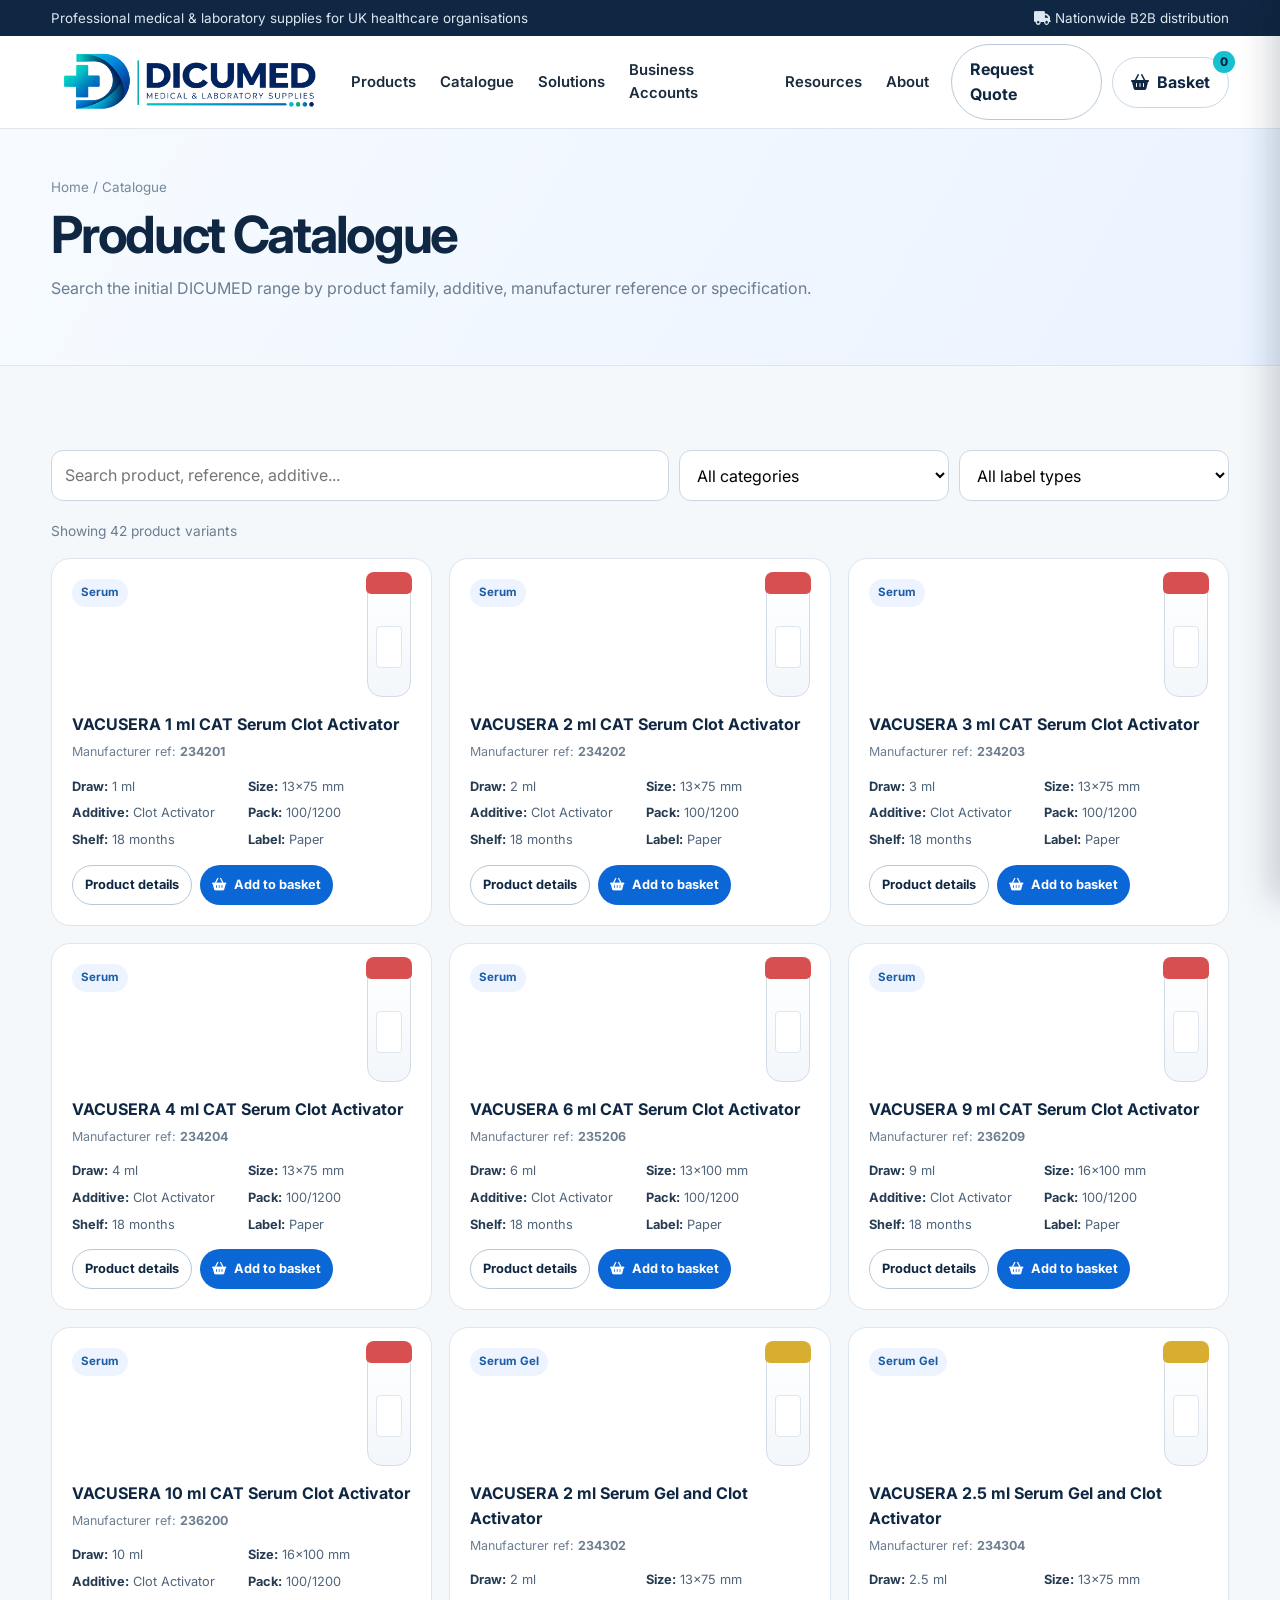
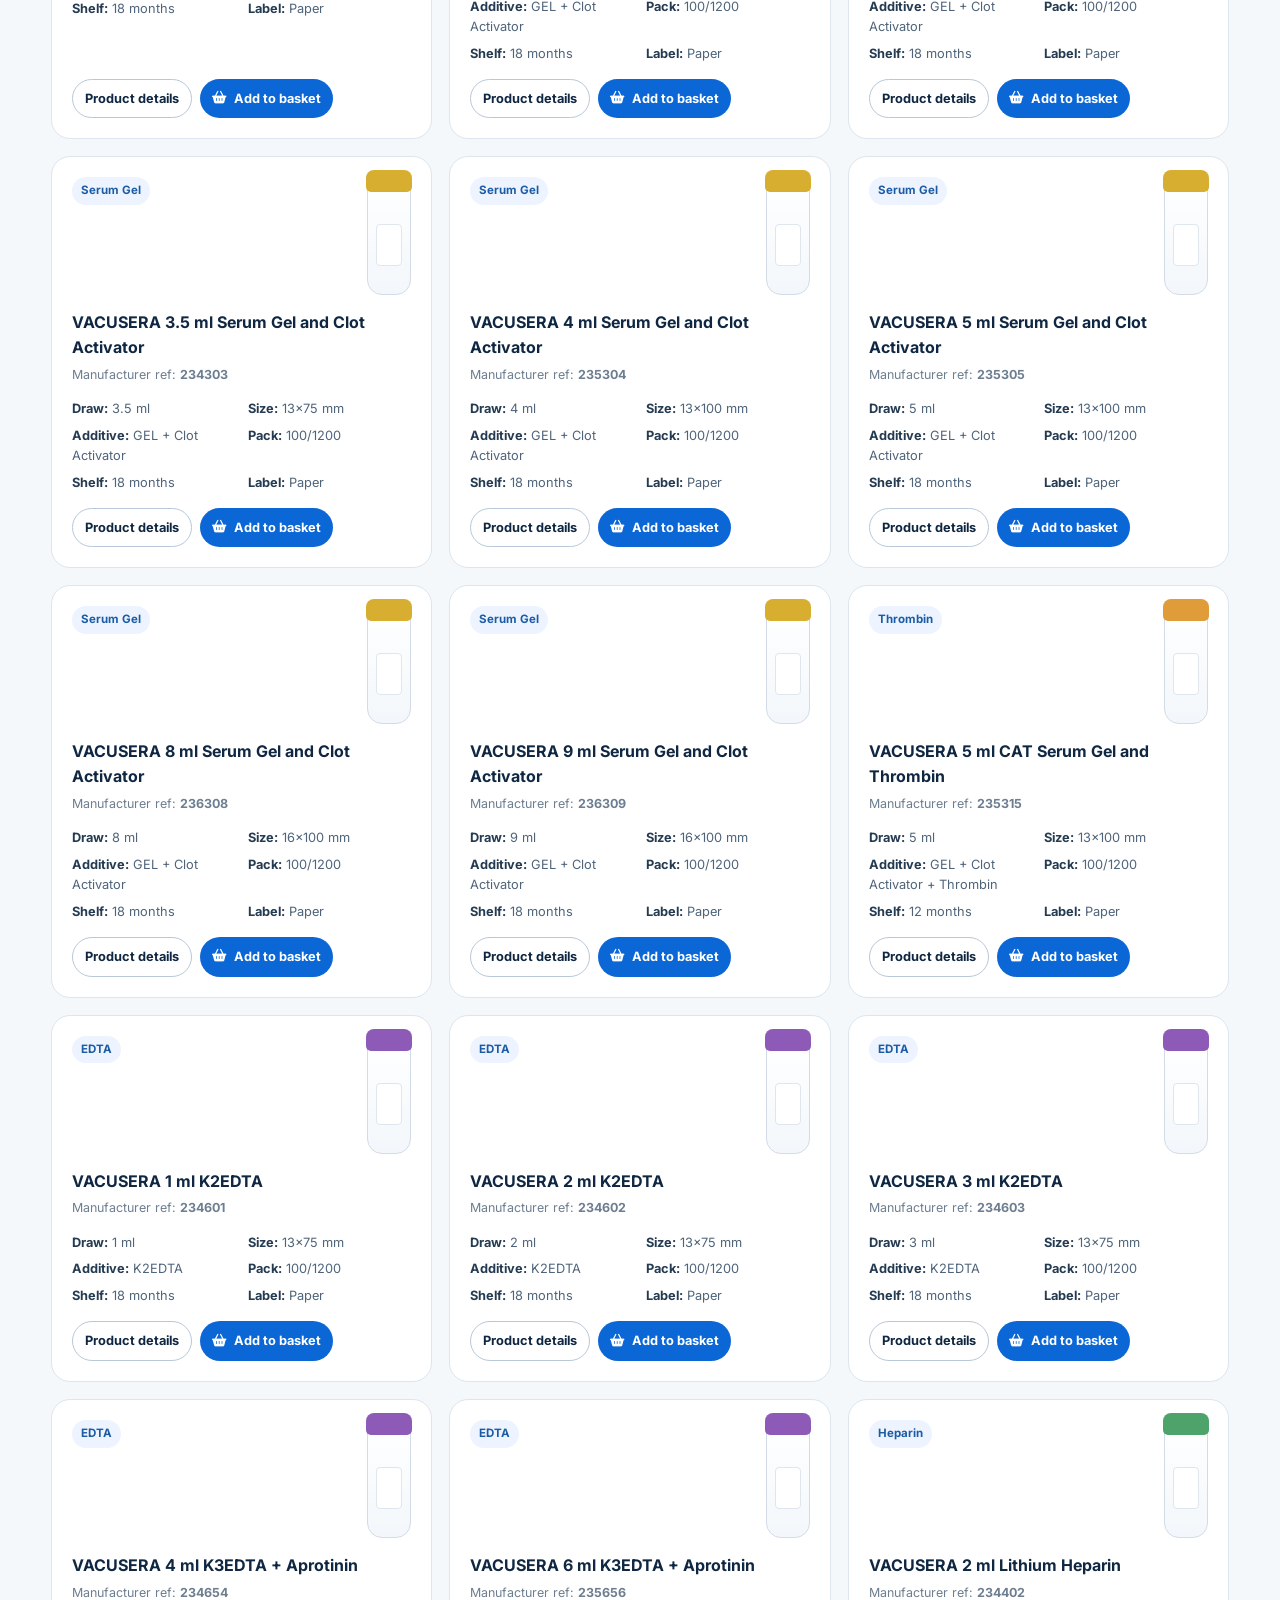
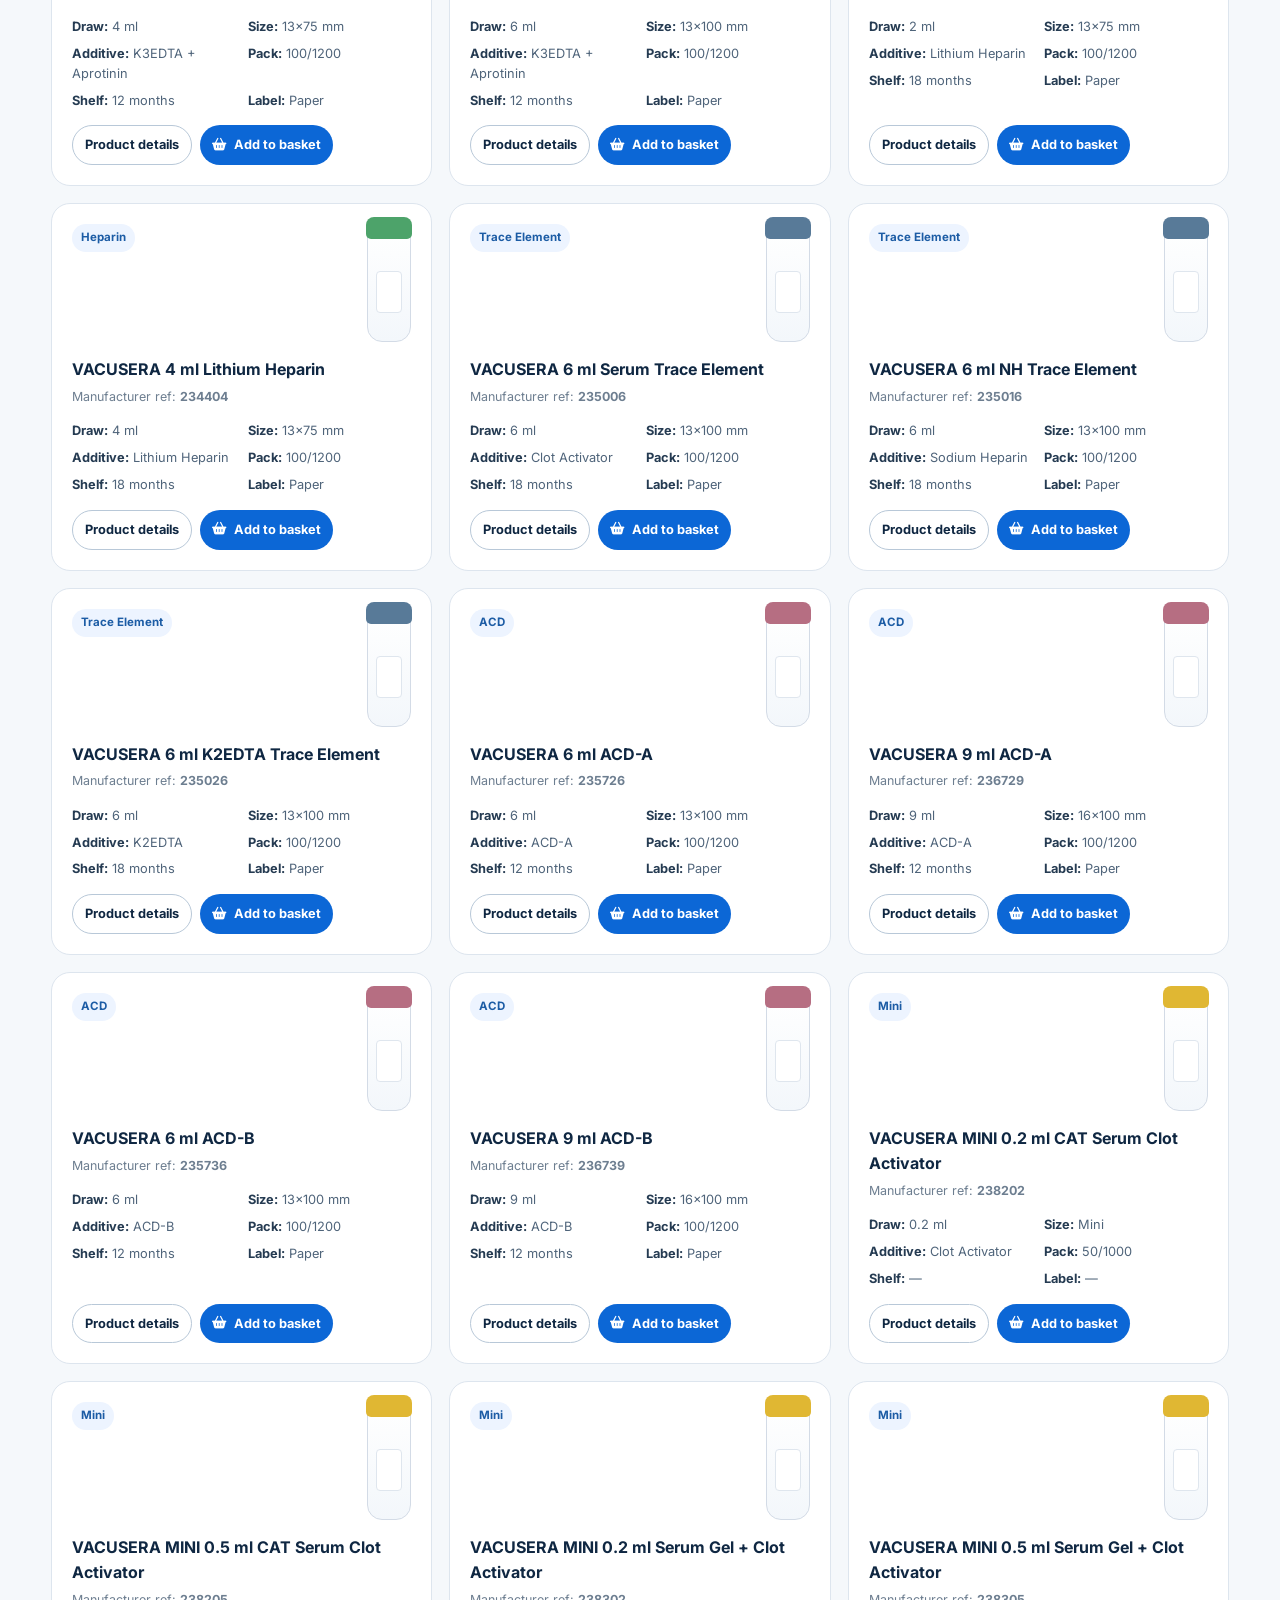
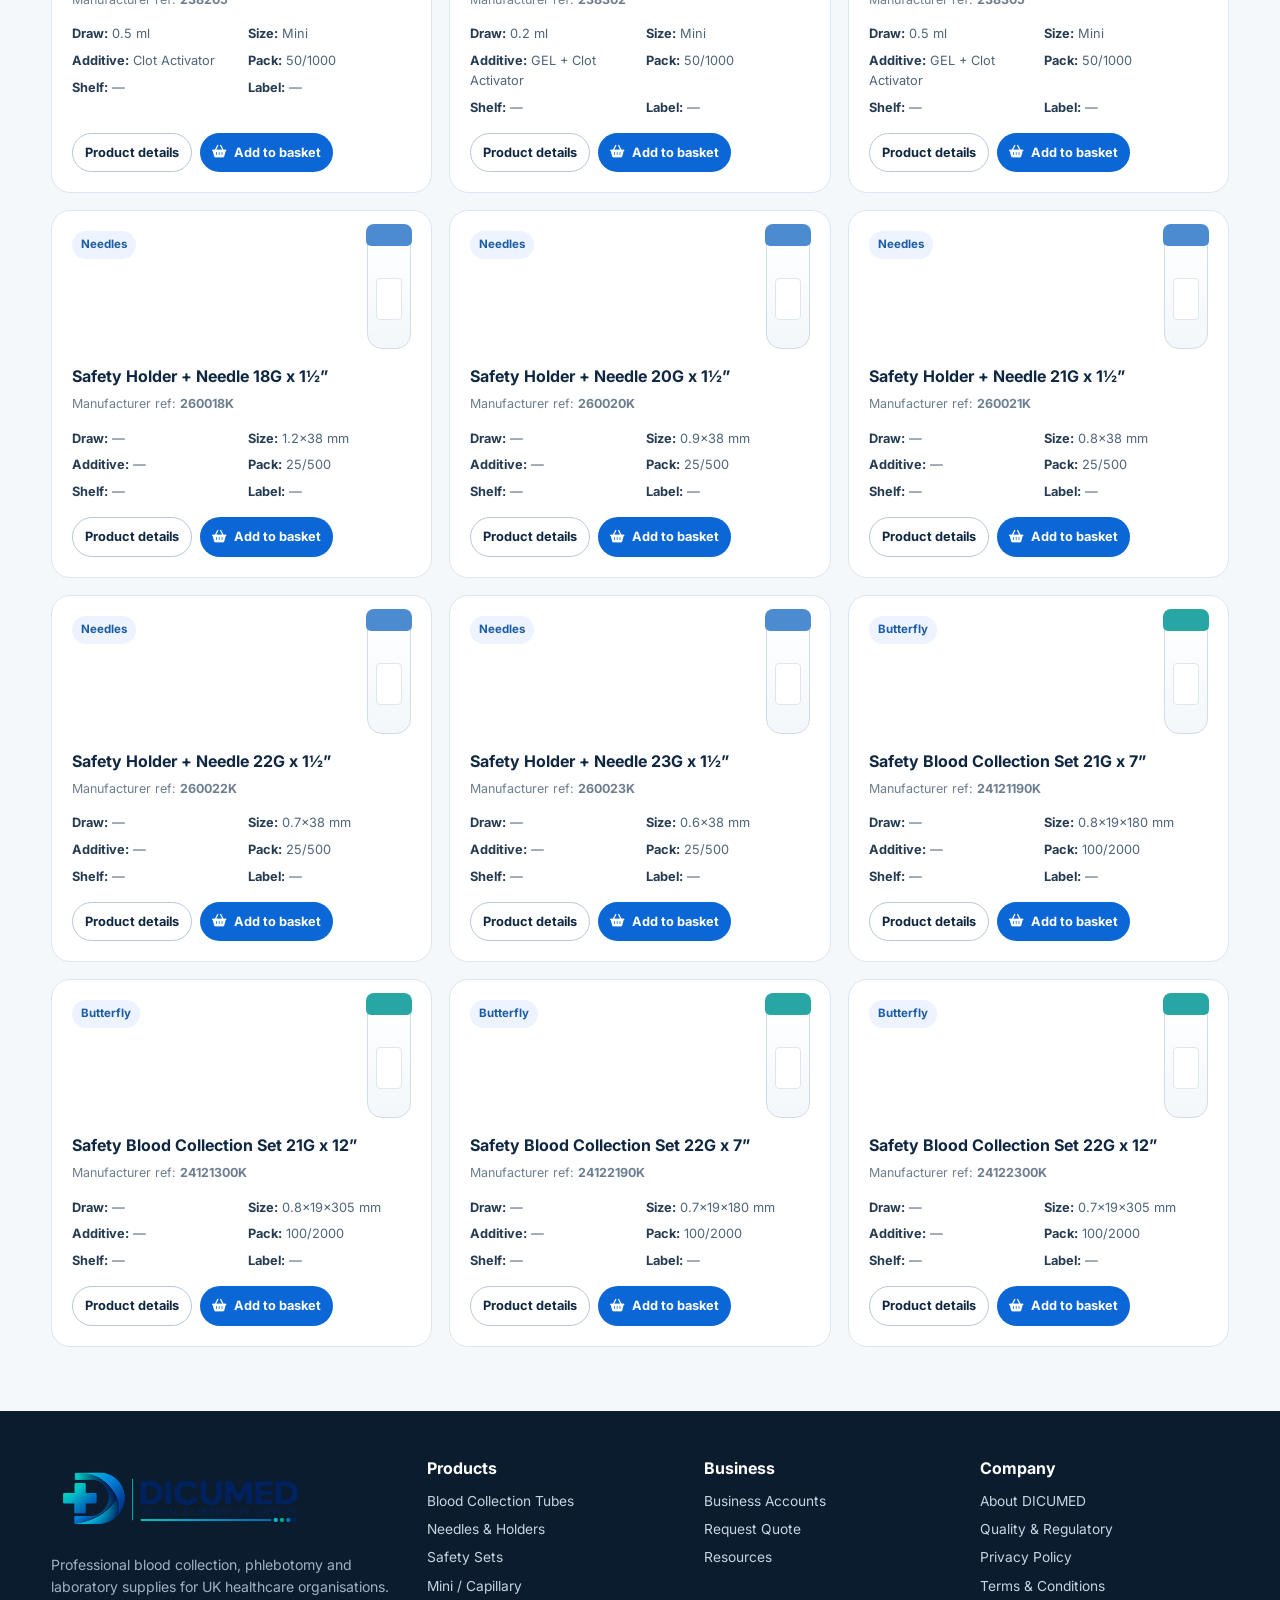
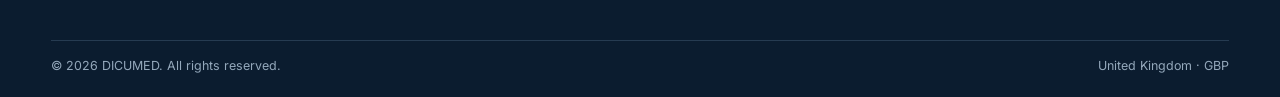
==== catalogue.html @ 108516f8 "Add files via upload" ====
<!doctype html><html lang="en"><head><meta charset="utf-8"><meta name="viewport" content="width=device-width,initial-scale=1"><link rel="preconnect" href="https://fonts.googleapis.com"><link rel="preconnect" href="https://fonts.gstatic.com" crossorigin><link href="https://fonts.googleapis.com/css2?family=Inter:wght@400;500;600;700;800&display=swap" rel="stylesheet"><link rel="stylesheet" href="https://cdnjs.cloudflare.com/ajax/libs/font-awesome/6.6.0/css/all.min.css"><link rel="stylesheet" href="assets/style.css"><script src="assets/products.js"></script><title>DICUMED Catalogue</title></head><body><div class="top"><div class="wrap"><span>Professional medical & laboratory supplies for UK healthcare organisations</span><span><i class="fa-solid fa-truck"></i> Nationwide B2B distribution</span></div></div>
<header><div class="wrap nav"><a href="index.html" class="brand"><img src="logo.png" alt="DICUMED Medical & Laboratory Supplies logo"></a>
<nav class="links" id="desktopNav"><a href="catalogue.html">Products</a><a href="catalogue.html">Catalogue</a><a href="index.html#solutions">Solutions</a><a href="index.html#business">Business Accounts</a><a href="index.html#resources">Resources</a><a href="index.html#about">About</a></nav>
<div class="actions"><a class="btn outline hideSm" href="checkout.html">Request Quote</a><button class="btn cartBtn" onclick="openCart()"><i class="fa-solid fa-basket-shopping"></i> Basket <span class="cartCount">0</span></button><button class="btn ghost menuBtn" onclick="toggleMenu()"><i class="fa-solid fa-bars"></i></button></div></div></header>
<section class="pageHero"><div class="wrap"><div class="breadcrumbs"><a href="index.html">Home</a> / Catalogue</div><h1>Product Catalogue</h1><p>Search the initial DICUMED range by product family, additive, manufacturer reference or specification.</p></div></section>
<section class="catalogue"><div class="wrap"><div class="tools"><input id="search" placeholder="Search product, reference, additive..." oninput="renderProducts()"><select id="category" onchange="renderProducts()"><option value="">All categories</option></select><select id="label" onchange="renderProducts()"><option value="">All label types</option><option>Paper</option><option>Transparent</option><option>—</option></select></div><div class="count" id="count"></div><div class="grid" id="grid"></div></div></section>
<footer><div class="wrap"><div class="foot"><div class="footerLogo"><img src="logo.png" alt="DICUMED logo"><p style="color:#9fb1c2;font-size:.88rem;max-width:340px;margin-top:12px">Professional blood collection, phlebotomy and laboratory supplies for UK healthcare organisations.</p></div>
<div><h4>Products</h4><ul><li><a href="catalogue.html">Blood Collection Tubes</a></li><li><a href="catalogue.html?cat=Needles">Needles & Holders</a></li><li><a href="catalogue.html?cat=Butterfly">Safety Sets</a></li><li><a href="catalogue.html?cat=Mini">Mini / Capillary</a></li></ul></div>
<div><h4>Business</h4><ul><li><a href="index.html#business">Business Accounts</a></li><li><a href="checkout.html">Request Quote</a></li><li><a href="index.html#resources">Resources</a></li></ul></div>
<div><h4>Company</h4><ul><li><a href="index.html#about">About DICUMED</a></li><li><a href="index.html#resources">Quality & Regulatory</a></li><li><a href="#">Privacy Policy</a></li><li><a href="#">Terms & Conditions</a></li></ul></div></div><div class="bottom"><span>© 2026 DICUMED. All rights reserved.</span><span>United Kingdom · GBP</span></div></div></footer><div class="overlay" id="overlay" onclick="closeCart()"></div><aside class="drawer" id="drawer"><div class="drawerHead"><h3 style="margin:0;color:var(--navy)">Shopping basket</h3><button class="close" onclick="closeCart()">×</button></div><div class="drawerBody" id="basketBody"></div><div class="drawerFoot"><button class="btn primary" style="width:100%;margin-bottom:10px" onclick="goCheckout()"><i class="fa-solid fa-arrow-right"></i> Continue to Quote Checkout</button><button class="btn outline" style="width:100%" onclick="clearBasket()">Clear basket</button></div></aside><script src="assets/app.js"></script><script>
const categorySelect=document.getElementById('category');[...new Set(PRODUCTS.map(p=>p.category))].sort().forEach(c=>{const o=document.createElement('option');o.value=c;o.textContent=c;categorySelect.appendChild(o)});
const qp=new URLSearchParams(location.search);if(qp.get('cat'))categorySelect.value=qp.get('cat');
function renderProducts(){const q=document.getElementById('search').value.toLowerCase().trim(),c=categorySelect.value,l=document.getElementById('label').value;const list=PRODUCTS.filter(p=>(!c||p.category===c)&&(!l||p.label===l)&&(!q||Object.values(p).join(' ').toLowerCase().includes(q)));document.getElementById('count').textContent=`Showing ${list.length} product variants`;document.getElementById('grid').innerHTML=list.map(p=>`<article class="product"><div class="prodTop"><span class="pill">${p.category}</span><div class="tubeViz" style="--cap:${CAT_COLORS[p.category]||'#d0a930'}"></div></div><h3>${p.name}</h3><div class="ref">Manufacturer ref: <strong>${p.ref}</strong></div><div class="specs"><span><b>Draw:</b> ${p.draw}</span><span><b>Size:</b> ${p.size}</span><span><b>Additive:</b> ${p.additive}</span><span><b>Pack:</b> ${p.pack}</span><span><b>Shelf:</b> ${p.shelf}</span><span><b>Label:</b> ${p.label}</span></div><div class="prodBtns"><a class="btn outline small" href="product.html?ref=${encodeURIComponent(p.ref)}">Product details</a><button class="btn primary small" onclick="addToBasket('${p.ref}')"><i class="fa-solid fa-basket-shopping"></i> Add to basket</button></div></article>`).join('')}
renderProducts();
</script></body></html>
---- assets/style.css ----
:root{--navy:#0f2742;--blue:#0c67d6;--teal:#16c0d0;--ink:#1a2b3d;--muted:#6b7d91;--line:#dde5ee;--bg:#f5f8fb;--soft:#eaf3ff;--green:#1a8c69;--white:#fff;--shadow:0 16px 42px rgba(15,39,66,.11)}
*{box-sizing:border-box}html{scroll-behavior:smooth}body{margin:0;font-family:Inter,Arial,sans-serif;color:var(--ink);background:#fff;line-height:1.55}a{color:inherit;text-decoration:none}img{max-width:100%;display:block}button,input,select,textarea{font:inherit}.wrap{width:min(1200px,92%);margin:auto}.top{background:var(--navy);color:#dce7f2;font-size:.84rem}.top .wrap{min-height:36px;display:flex;justify-content:space-between;align-items:center;gap:16px;flex-wrap:wrap}header{position:sticky;top:0;z-index:20;background:rgba(255,255,255,.97);border-bottom:1px solid var(--line);backdrop-filter:blur(10px)}.nav{min-height:86px;display:flex;justify-content:space-between;align-items:center;gap:22px}.brand img{width:280px;max-width:100%}.links{display:flex;align-items:center;gap:24px;font-size:.93rem;font-weight:600}.links a:hover{color:var(--blue)}.actions{display:flex;gap:10px;align-items:center}.btn{border:0;border-radius:999px;padding:12px 18px;font-weight:700;cursor:pointer;display:inline-flex;align-items:center;justify-content:center;gap:8px;transition:.2s}.btn:hover{transform:translateY(-1px)}.primary{background:var(--blue);color:#fff}.primary:hover{background:#0b58b7}.outline{border:1px solid #b8c8d8;background:#fff;color:var(--navy)}.ghost{border:1px solid transparent;background:transparent;color:var(--navy)}.menuBtn{display:none}.cartBtn{position:relative;border:1px solid #c8d7e5;background:#fff;color:var(--navy)}.cartCount{position:absolute;top:-7px;right:-7px;min-width:22px;height:22px;border-radius:999px;background:var(--teal);color:#072440;display:grid;place-items:center;font-size:.74rem;font-weight:800;padding:0 6px}
.hero{background:linear-gradient(120deg,#f7fbff 0,#eaf3ff 55%,#fff 100%);padding:68px 0;border-bottom:1px solid var(--line)}.heroGrid{display:grid;grid-template-columns:1.02fr .98fr;gap:42px;align-items:center}.badge{display:inline-flex;gap:8px;align-items:center;background:#e3efff;color:#165aa6;border-radius:999px;padding:7px 12px;font-size:.8rem;font-weight:700}h1{font-size:clamp(2.65rem,5vw,4.8rem);line-height:1.02;letter-spacing:-.045em;color:var(--navy);margin:17px 0 18px}h1 em{font-style:normal;color:var(--blue)}.hero p{color:var(--muted);font-size:1.08rem;max-width:690px}.heroBtns{display:flex;gap:12px;flex-wrap:wrap;margin-top:24px}.heroFacts{display:flex;gap:22px;flex-wrap:wrap;margin-top:23px;color:#496079;font-size:.88rem}.heroFacts i{color:var(--green)}.photoCard{position:relative;min-height:470px;border-radius:30px;overflow:hidden;box-shadow:var(--shadow);background:#dce8f5}.photoCard img{position:absolute;inset:0;width:100%;height:100%;object-fit:cover}.shade{position:absolute;inset:0;background:linear-gradient(to top,rgba(8,28,51,.78),rgba(8,28,51,.08) 55%)}.photoCopy{position:absolute;left:0;right:0;bottom:0;padding:28px;color:#fff}.photoCopy h3{margin:0 0 7px;font-size:1.35rem}.photoCopy p{margin:0;color:#e6eef6;font-size:.92rem}.trust{border-bottom:1px solid var(--line)}.trust .wrap{padding:18px 0;display:grid;grid-template-columns:repeat(5,1fr);gap:10px;text-align:center;font-size:.84rem;font-weight:700;color:#4c6178}.trust i{color:var(--blue);margin-right:6px}
section{padding:64px 0}.kicker{color:var(--blue);font-size:.8rem;font-weight:800;text-transform:uppercase;letter-spacing:.1em}h2{font-size:clamp(1.9rem,3vw,2.7rem);line-height:1.14;color:var(--navy);margin:8px 0 10px}.intro{max-width:760px;color:var(--muted);margin-bottom:30px}.catGrid{display:grid;grid-template-columns:repeat(4,1fr);gap:17px}.cat{border:1px solid var(--line);border-radius:20px;background:#fff;overflow:hidden;transition:.2s}.cat:hover{transform:translateY(-3px);box-shadow:var(--shadow)}.cat img{width:100%;height:185px;object-fit:cover;background:#eef5fc}.catBody{padding:18px}.cat h3{margin:0 0 6px;color:var(--navy)}.cat p{margin:0;color:var(--muted);font-size:.9rem}.link{display:inline-flex;align-items:center;gap:7px;color:var(--blue);font-weight:700;font-size:.87rem;margin-top:12px}
.catalogue{background:var(--bg)}.tools{display:grid;grid-template-columns:1.6fr .7fr .7fr;gap:10px;margin:20px 0}.tools input,.tools select{border:1px solid #cbd7e3;border-radius:12px;padding:12px 13px;background:#fff}.count{color:var(--muted);font-size:.86rem;margin:10px 0 16px}.grid{display:grid;grid-template-columns:repeat(3,1fr);gap:17px}.product{background:#fff;border:1px solid var(--line);border-radius:19px;padding:20px;display:flex;flex-direction:column;min-height:350px}.prodTop{display:flex;justify-content:space-between;gap:12px;align-items:flex-start}.pill{background:#edf4ff;color:#1c5ca5;border-radius:999px;padding:5px 9px;font-size:.72rem;font-weight:700}.tubeViz{width:44px;height:118px;border:1px solid #d3dbe6;background:linear-gradient(#fff,#f3f7fb);border-radius:12px 12px 15px 15px;position:relative;flex:none}.tubeViz:before{content:"";position:absolute;left:-2px;right:-2px;top:-8px;height:22px;border-radius:8px 8px 5px 5px;background:var(--cap,#d0a930)}.tubeViz:after{content:"";position:absolute;left:8px;right:8px;top:46px;height:40px;border:1px solid #dfe6ee;background:#fff;border-radius:4px}.product h3{font-size:1rem;color:var(--navy);margin:15px 0 5px}.ref{color:#6d7e90;font-size:.78rem}.specs{display:grid;grid-template-columns:1fr 1fr;gap:7px 12px;margin:15px 0;color:#4f647a;font-size:.8rem}.specs b{color:#253b52}.prodBtns{margin-top:auto;display:flex;gap:8px;flex-wrap:wrap}.small{padding:9px 12px;font-size:.8rem}
.banner{background:linear-gradient(120deg,var(--navy),#17436f);color:#fff}.banner h2,.banner .intro{color:#fff}.banner .intro{opacity:.82}.benefits{display:grid;grid-template-columns:repeat(4,1fr);gap:14px}.benefit{border:1px solid rgba(255,255,255,.18);background:rgba(255,255,255,.07);padding:19px;border-radius:17px}.benefit i{color:#8fc1ff}.benefit h4{margin:9px 0 4px}.benefit p{margin:0;color:#dbe7f1;font-size:.83rem}.imageBand{display:grid;grid-template-columns:1fr 1fr;gap:22px;align-items:center}.imageBand img{width:100%;height:360px;object-fit:cover;border-radius:24px;box-shadow:var(--shadow)}.check{list-style:none;padding:0;margin:18px 0;display:grid;gap:9px;color:#53687e}.check i{color:var(--green);margin-right:8px}
.pageHero{padding:48px 0;background:linear-gradient(120deg,#f7fbff,#eaf3ff);border-bottom:1px solid var(--line)}.breadcrumbs{font-size:.84rem;color:#75889b;margin-bottom:10px}.pageHero h1{font-size:clamp(2.1rem,4vw,3.5rem);margin:0 0 10px}.pageHero p{color:var(--muted);max-width:780px}.detailGrid{display:grid;grid-template-columns:.85fr 1.15fr;gap:32px;align-items:start}.detailVisual{background:var(--bg);border:1px solid var(--line);border-radius:24px;padding:24px;display:grid;place-items:center;min-height:420px}.detailVisual img{max-height:380px}.detailCard{border:1px solid var(--line);border-radius:22px;padding:24px;background:#fff}.detailCard h2{font-size:2rem}.detailSpecs{display:grid;grid-template-columns:1fr 1fr;gap:12px;margin:20px 0}.detailSpecs div{background:var(--bg);border-radius:12px;padding:12px}.detailSpecs small{display:block;color:var(--muted);margin-bottom:3px}.notice{background:#eef5ff;border-left:4px solid var(--blue);padding:15px 16px;border-radius:12px;color:#405873;font-size:.9rem}
.forms{display:grid;grid-template-columns:1fr 1fr;gap:20px}form{border:1px solid var(--line);border-radius:20px;padding:22px;background:#fff}form h3{margin-top:0;color:var(--navy)}label{font-size:.78rem;font-weight:700;color:#40566e}.row{display:grid;grid-template-columns:1fr 1fr;gap:10px}.field{display:flex;flex-direction:column;gap:6px;margin-bottom:10px}input,textarea,select{border:1px solid #cad6e1;border-radius:10px;padding:11px 12px}textarea{min-height:110px;resize:vertical}.note{font-size:.76rem;color:#75879b;margin-top:10px}.checkoutGrid{display:grid;grid-template-columns:1.2fr .8fr;gap:24px}.summary{border:1px solid var(--line);border-radius:20px;padding:20px;background:#fff;position:sticky;top:110px}.summaryItem{padding:12px 0;border-bottom:1px solid var(--line)}.summaryItem:last-child{border-bottom:0}.summaryItem h4{margin:0 0 4px;font-size:.92rem}.summaryItem div{font-size:.8rem;color:var(--muted)}
footer{background:#0b1c2f;color:#c7d4e2;padding:45px 0 22px}.foot{display:grid;grid-template-columns:1.4fr repeat(3,1fr);gap:28px}.footerLogo img{width:260px}footer h4{color:#fff;margin:0 0 10px}footer ul{list-style:none;padding:0;margin:0;display:grid;gap:7px;font-size:.86rem}.bottom{border-top:1px solid #263b51;margin-top:28px;padding-top:15px;display:flex;justify-content:space-between;gap:14px;flex-wrap:wrap;font-size:.78rem;color:#94a8bb}
.drawer{position:fixed;top:0;right:-430px;width:min(430px,100%);height:100vh;background:#fff;z-index:40;box-shadow:-10px 0 30px rgba(10,24,42,.18);transition:right .25s;display:flex;flex-direction:column}.drawer.open{right:0}.overlay{position:fixed;inset:0;background:rgba(8,20,34,.45);z-index:35;display:none}.overlay.show{display:block}.drawerHead{display:flex;justify-content:space-between;align-items:center;padding:18px;border-bottom:1px solid var(--line)}.drawerBody{padding:16px 18px;overflow:auto;flex:1}.drawerFoot{padding:16px 18px 20px;border-top:1px solid var(--line);background:#fbfdff}.basketItem{border:1px solid var(--line);border-radius:16px;padding:14px;margin-bottom:12px}.basketItem h4{margin:0 0 4px;font-size:.96rem;color:var(--navy)}.muted{color:var(--muted);font-size:.82rem}.qtyRow{margin-top:10px;display:flex;align-items:center;justify-content:space-between;gap:10px}.qtyCtrls{display:flex;align-items:center;gap:8px}.qtyCtrls button{width:30px;height:30px;border-radius:50%;border:1px solid #cdd9e4;background:#fff;cursor:pointer}.empty{border:1px dashed #ccd8e4;border-radius:18px;padding:24px;text-align:center;color:#6d7f93;background:#fbfdff}.close{width:34px;height:34px;border-radius:50%;border:0;background:#edf2f6;cursor:pointer}
@media(max-width:980px){.links{display:none}.menuBtn{display:inline-flex}.heroGrid,.imageBand,.detailGrid,.forms,.checkoutGrid{grid-template-columns:1fr}.catGrid{grid-template-columns:repeat(2,1fr)}.grid{grid-template-columns:repeat(2,1fr)}.benefits{grid-template-columns:repeat(2,1fr)}.trust .wrap{grid-template-columns:repeat(2,1fr)}.foot{grid-template-columns:1fr 1fr}.summary{position:static}}
@media(max-width:620px){.top .wrap{justify-content:center;text-align:center;padding:6px 0}.actions .hideSm{display:none}.brand img{width:220px}.catGrid,.grid,.benefits,.trust .wrap,.foot,.row,.tools,.detailSpecs{grid-template-columns:1fr}section{padding:50px 0}.photoCard{min-height:360px}}
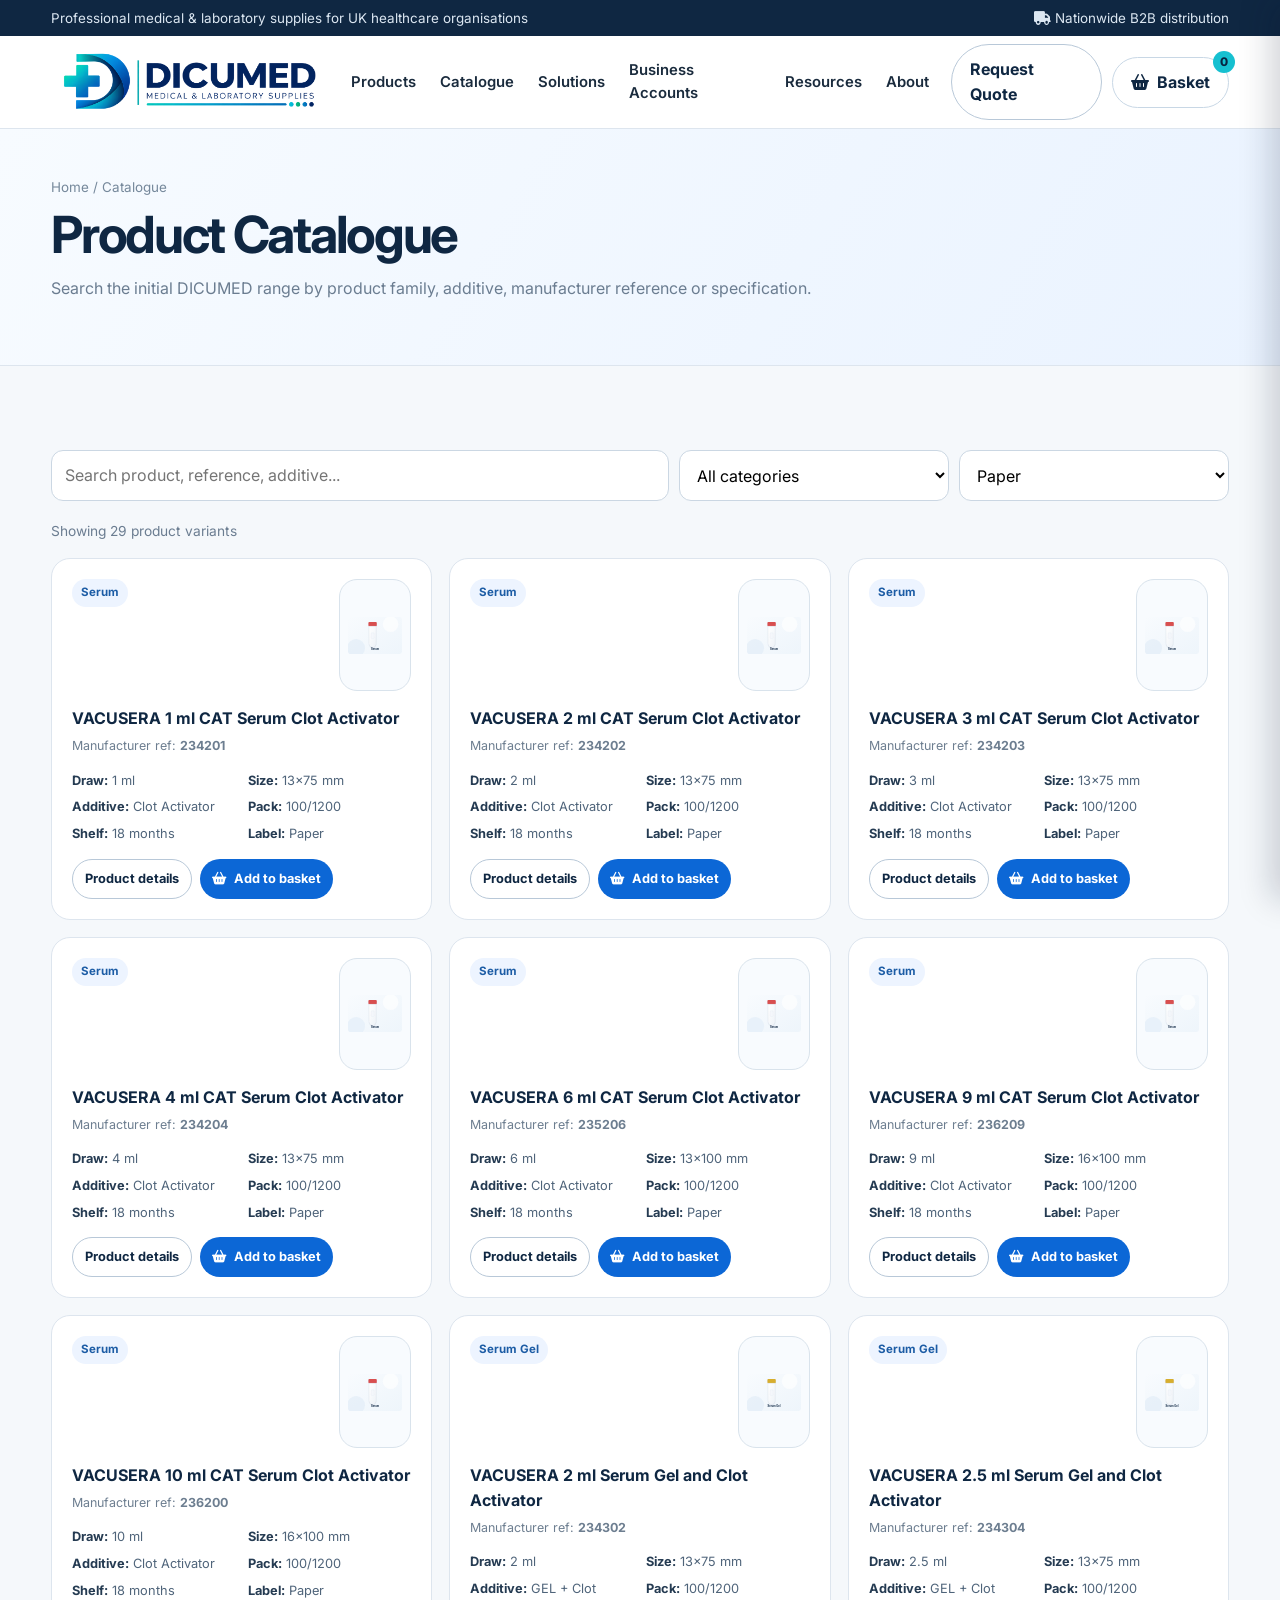
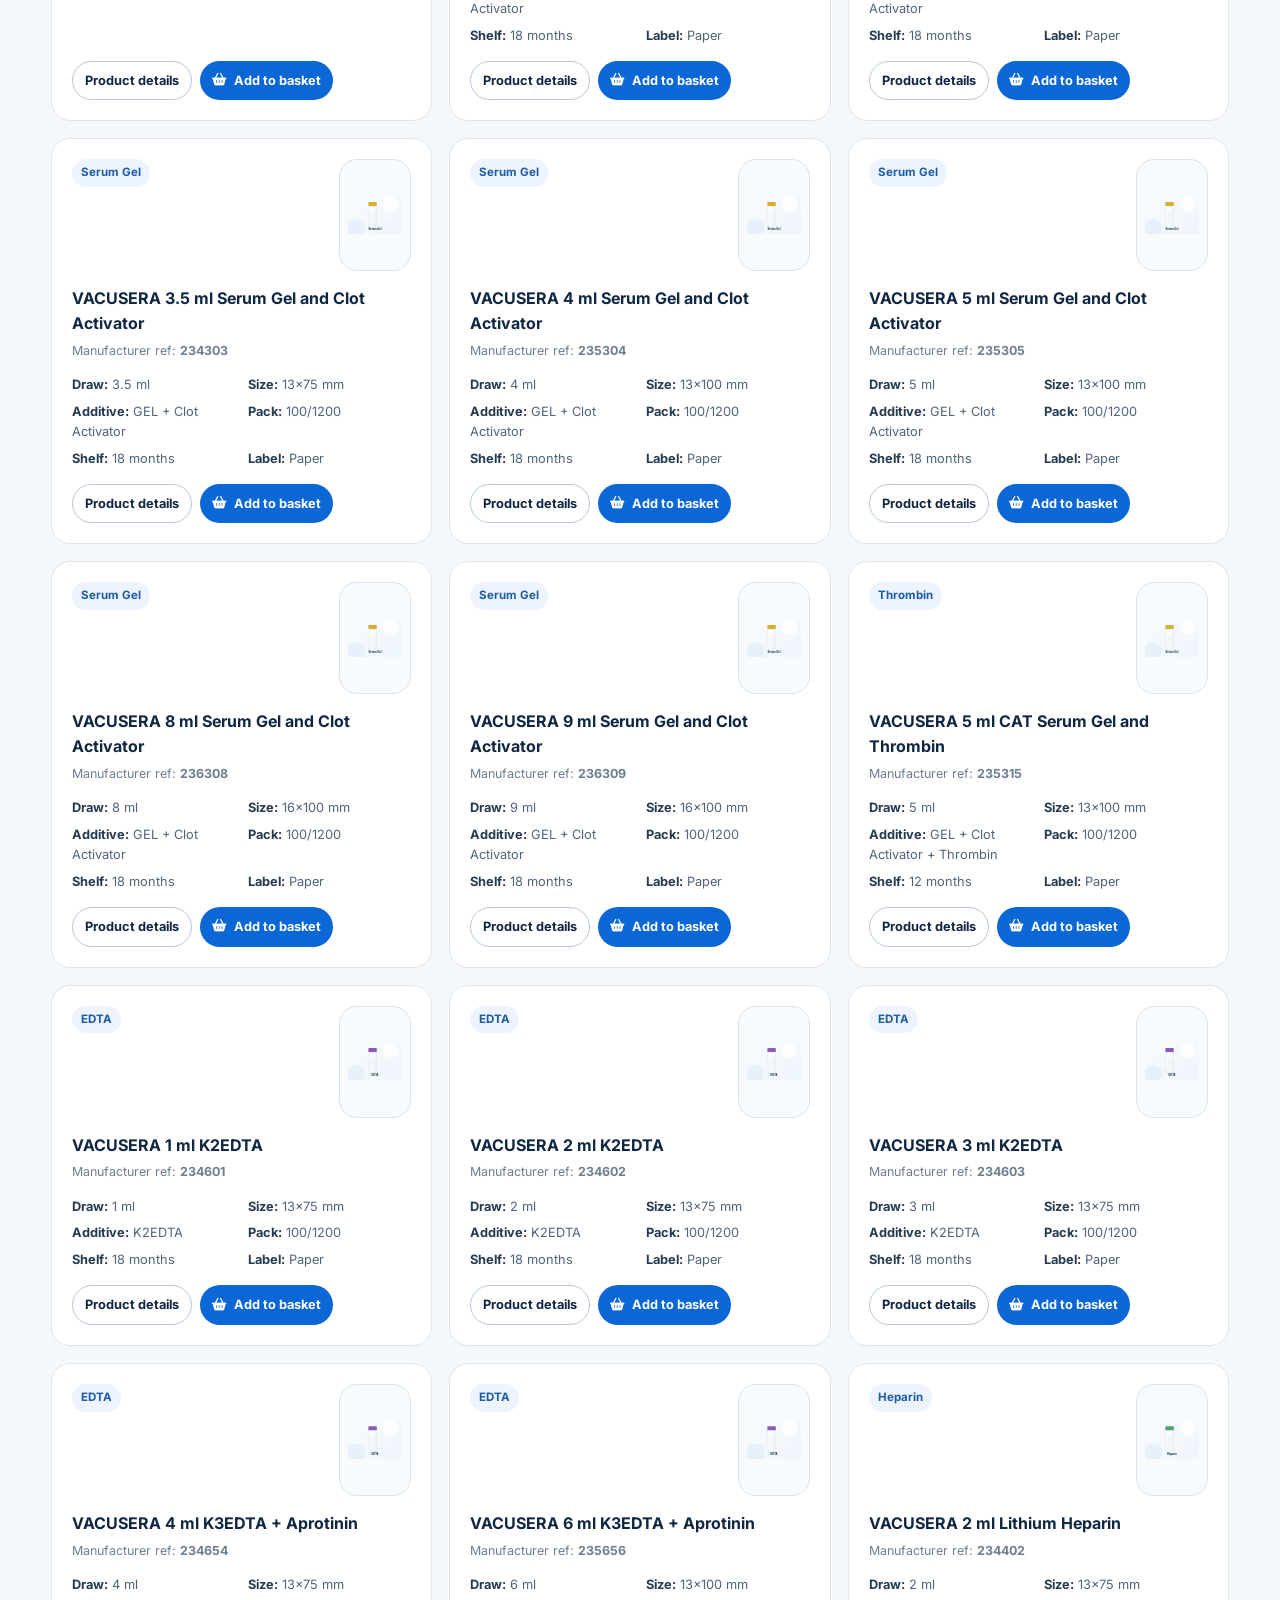
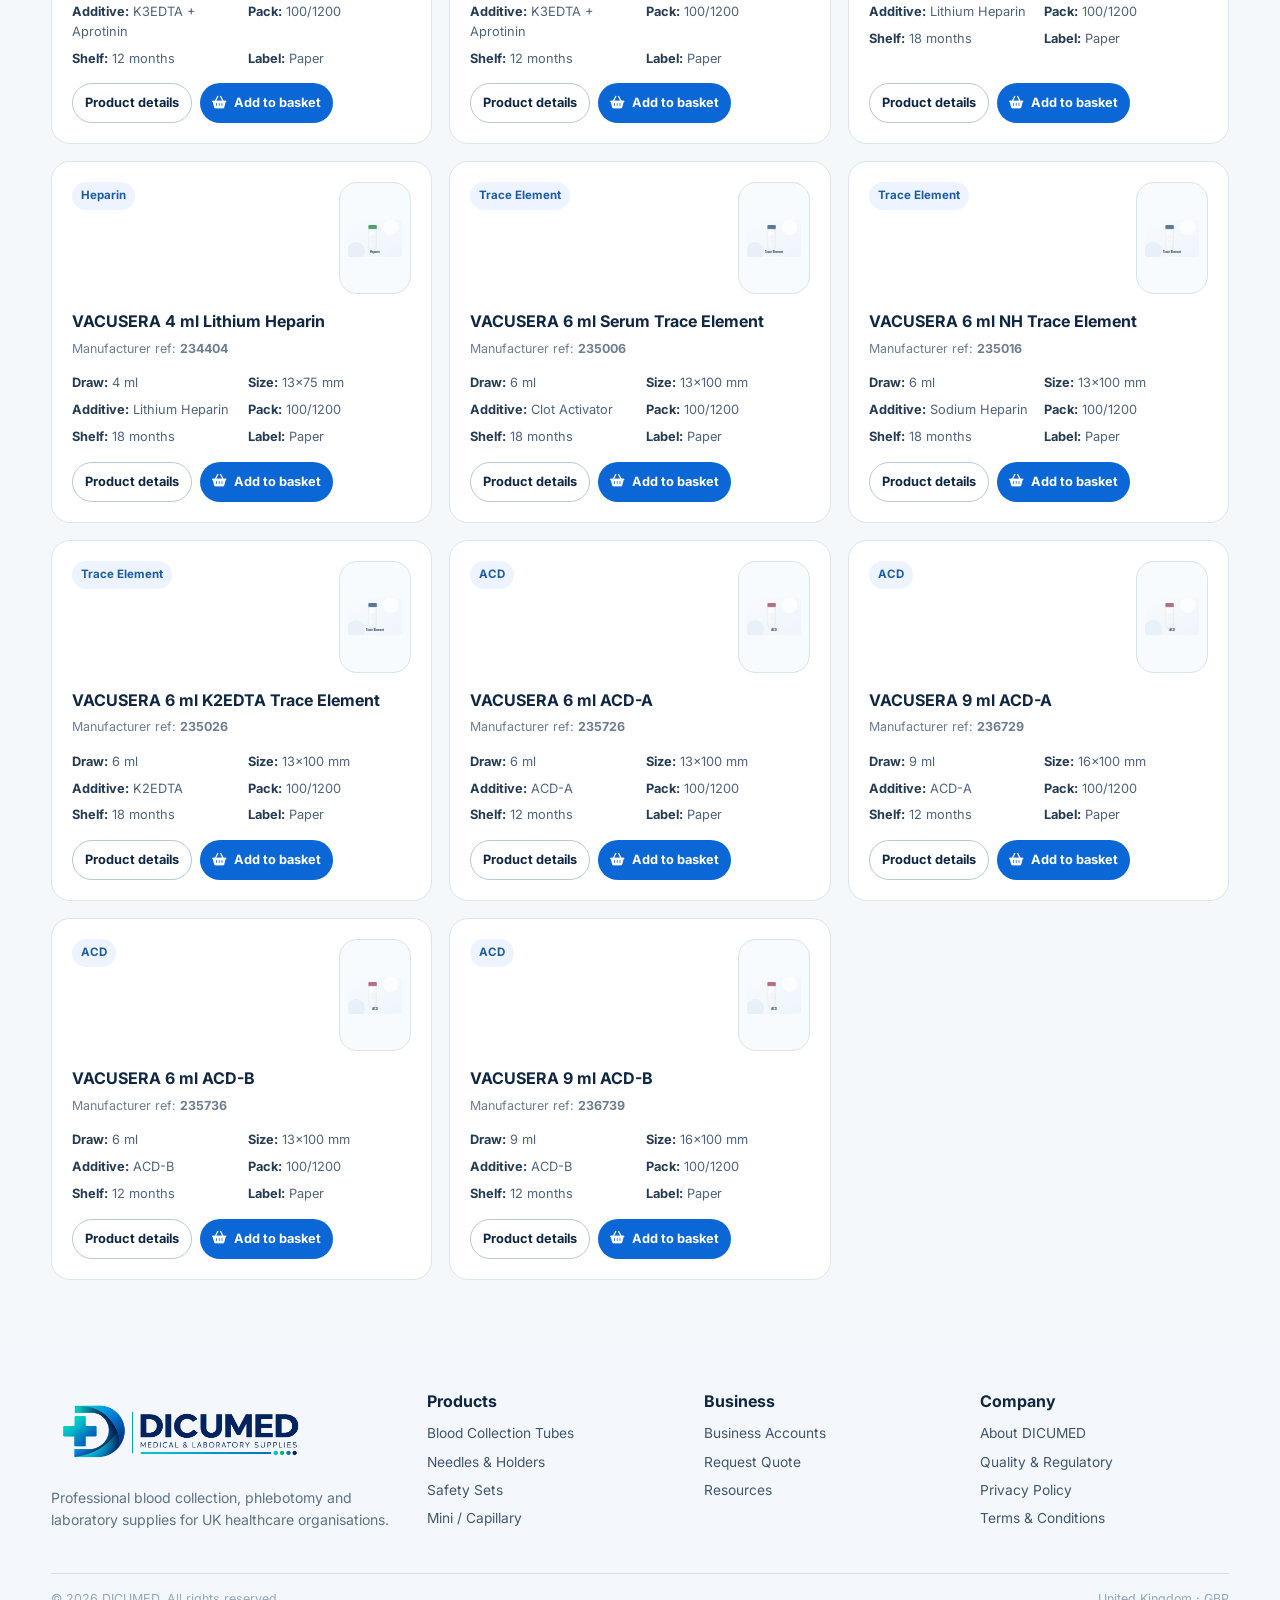
==== commit 9fee071a: "Add files via upload" ====
--- a/catalogue.html
+++ b/catalogue.html
@@ -3,13 +3,13 @@
 <nav class="links" id="desktopNav"><a href="catalogue.html">Products</a><a href="catalogue.html">Catalogue</a><a href="index.html#solutions">Solutions</a><a href="index.html#business">Business Accounts</a><a href="index.html#resources">Resources</a><a href="index.html#about">About</a></nav>
 <div class="actions"><a class="btn outline hideSm" href="checkout.html">Request Quote</a><button class="btn cartBtn" onclick="openCart()"><i class="fa-solid fa-basket-shopping"></i> Basket <span class="cartCount">0</span></button><button class="btn ghost menuBtn" onclick="toggleMenu()"><i class="fa-solid fa-bars"></i></button></div></div></header>
 <section class="pageHero"><div class="wrap"><div class="breadcrumbs"><a href="index.html">Home</a> / Catalogue</div><h1>Product Catalogue</h1><p>Search the initial DICUMED range by product family, additive, manufacturer reference or specification.</p></div></section>
-<section class="catalogue"><div class="wrap"><div class="tools"><input id="search" placeholder="Search product, reference, additive..." oninput="renderProducts()"><select id="category" onchange="renderProducts()"><option value="">All categories</option></select><select id="label" onchange="renderProducts()"><option value="">All label types</option><option>Paper</option><option>Transparent</option><option>—</option></select></div><div class="count" id="count"></div><div class="grid" id="grid"></div></div></section>
-<footer><div class="wrap"><div class="foot"><div class="footerLogo"><img src="logo.png" alt="DICUMED logo"><p style="color:#9fb1c2;font-size:.88rem;max-width:340px;margin-top:12px">Professional blood collection, phlebotomy and laboratory supplies for UK healthcare organisations.</p></div>
+<section class="catalogue"><div class="wrap"><div class="tools"><input id="search" placeholder="Search product, reference, additive..." oninput="renderProducts()"><select id="category" onchange="renderProducts()"><option value="">All categories</option></select><select id="label" onchange="renderProducts()"><option value="Paper" selected>Paper</option></select></div><div class="count" id="count"></div><div class="grid" id="grid"></div></div></section>
+<footer><div class="wrap"><div class="foot"><div class="footerLogo"><img src="logo.png" alt="DICUMED logo"><p style="color:#5f7388;font-size:.88rem;max-width:340px;margin-top:12px">Professional blood collection, phlebotomy and laboratory supplies for UK healthcare organisations.</p></div>
 <div><h4>Products</h4><ul><li><a href="catalogue.html">Blood Collection Tubes</a></li><li><a href="catalogue.html?cat=Needles">Needles & Holders</a></li><li><a href="catalogue.html?cat=Butterfly">Safety Sets</a></li><li><a href="catalogue.html?cat=Mini">Mini / Capillary</a></li></ul></div>
 <div><h4>Business</h4><ul><li><a href="index.html#business">Business Accounts</a></li><li><a href="checkout.html">Request Quote</a></li><li><a href="index.html#resources">Resources</a></li></ul></div>
 <div><h4>Company</h4><ul><li><a href="index.html#about">About DICUMED</a></li><li><a href="index.html#resources">Quality & Regulatory</a></li><li><a href="#">Privacy Policy</a></li><li><a href="#">Terms & Conditions</a></li></ul></div></div><div class="bottom"><span>© 2026 DICUMED. All rights reserved.</span><span>United Kingdom · GBP</span></div></div></footer><div class="overlay" id="overlay" onclick="closeCart()"></div><aside class="drawer" id="drawer"><div class="drawerHead"><h3 style="margin:0;color:var(--navy)">Shopping basket</h3><button class="close" onclick="closeCart()">×</button></div><div class="drawerBody" id="basketBody"></div><div class="drawerFoot"><button class="btn primary" style="width:100%;margin-bottom:10px" onclick="goCheckout()"><i class="fa-solid fa-arrow-right"></i> Continue to Quote Checkout</button><button class="btn outline" style="width:100%" onclick="clearBasket()">Clear basket</button></div></aside><script src="assets/app.js"></script><script>
 const categorySelect=document.getElementById('category');[...new Set(PRODUCTS.map(p=>p.category))].sort().forEach(c=>{const o=document.createElement('option');o.value=c;o.textContent=c;categorySelect.appendChild(o)});
 const qp=new URLSearchParams(location.search);if(qp.get('cat'))categorySelect.value=qp.get('cat');
-function renderProducts(){const q=document.getElementById('search').value.toLowerCase().trim(),c=categorySelect.value,l=document.getElementById('label').value;const list=PRODUCTS.filter(p=>(!c||p.category===c)&&(!l||p.label===l)&&(!q||Object.values(p).join(' ').toLowerCase().includes(q)));document.getElementById('count').textContent=`Showing ${list.length} product variants`;document.getElementById('grid').innerHTML=list.map(p=>`<article class="product"><div class="prodTop"><span class="pill">${p.category}</span><div class="tubeViz" style="--cap:${CAT_COLORS[p.category]||'#d0a930'}"></div></div><h3>${p.name}</h3><div class="ref">Manufacturer ref: <strong>${p.ref}</strong></div><div class="specs"><span><b>Draw:</b> ${p.draw}</span><span><b>Size:</b> ${p.size}</span><span><b>Additive:</b> ${p.additive}</span><span><b>Pack:</b> ${p.pack}</span><span><b>Shelf:</b> ${p.shelf}</span><span><b>Label:</b> ${p.label}</span></div><div class="prodBtns"><a class="btn outline small" href="product.html?ref=${encodeURIComponent(p.ref)}">Product details</a><button class="btn primary small" onclick="addToBasket('${p.ref}')"><i class="fa-solid fa-basket-shopping"></i> Add to basket</button></div></article>`).join('')}
+function renderProducts(){const q=document.getElementById('search').value.toLowerCase().trim(),c=categorySelect.value,l='Paper';const list=PRODUCTS.filter(p=>(!c||p.category===c)&&(p.label==='Paper')&&(!q||Object.values(p).join(' ').toLowerCase().includes(q)));document.getElementById('count').textContent=`Showing ${list.length} product variants`;document.getElementById('grid').innerHTML=list.map(p=>`<article class="product"><div class="prodTop"><span class="pill">${p.category}</span><img class="prodThumb" src="${imageForProduct(p)}" alt="${p.category} product"></div><h3>${p.name}</h3><div class="ref">Manufacturer ref: <strong>${p.ref}</strong></div><div class="specs"><span><b>Draw:</b> ${p.draw}</span><span><b>Size:</b> ${p.size}</span><span><b>Additive:</b> ${p.additive}</span><span><b>Pack:</b> ${p.pack}</span><span><b>Shelf:</b> ${p.shelf}</span><span><b>Label:</b> ${p.label}</span></div><div class="prodBtns"><a class="btn outline small" href="product.html?ref=${encodeURIComponent(p.ref)}">Product details</a><button class="btn primary small" onclick="addToBasket('${p.ref}')"><i class="fa-solid fa-basket-shopping"></i> Add to basket</button></div></article>`).join('')}
 renderProducts();
 </script></body></html>
--- a/assets/style.css
+++ b/assets/style.css
@@ -4,10 +4,11 @@
 .hero{background:linear-gradient(120deg,#f7fbff 0,#eaf3ff 55%,#fff 100%);padding:68px 0;border-bottom:1px solid var(--line)}.heroGrid{display:grid;grid-template-columns:1.02fr .98fr;gap:42px;align-items:center}.badge{display:inline-flex;gap:8px;align-items:center;background:#e3efff;color:#165aa6;border-radius:999px;padding:7px 12px;font-size:.8rem;font-weight:700}h1{font-size:clamp(2.65rem,5vw,4.8rem);line-height:1.02;letter-spacing:-.045em;color:var(--navy);margin:17px 0 18px}h1 em{font-style:normal;color:var(--blue)}.hero p{color:var(--muted);font-size:1.08rem;max-width:690px}.heroBtns{display:flex;gap:12px;flex-wrap:wrap;margin-top:24px}.heroFacts{display:flex;gap:22px;flex-wrap:wrap;margin-top:23px;color:#496079;font-size:.88rem}.heroFacts i{color:var(--green)}.photoCard{position:relative;min-height:470px;border-radius:30px;overflow:hidden;box-shadow:var(--shadow);background:#dce8f5}.photoCard img{position:absolute;inset:0;width:100%;height:100%;object-fit:cover}.shade{position:absolute;inset:0;background:linear-gradient(to top,rgba(8,28,51,.78),rgba(8,28,51,.08) 55%)}.photoCopy{position:absolute;left:0;right:0;bottom:0;padding:28px;color:#fff}.photoCopy h3{margin:0 0 7px;font-size:1.35rem}.photoCopy p{margin:0;color:#e6eef6;font-size:.92rem}.trust{border-bottom:1px solid var(--line)}.trust .wrap{padding:18px 0;display:grid;grid-template-columns:repeat(5,1fr);gap:10px;text-align:center;font-size:.84rem;font-weight:700;color:#4c6178}.trust i{color:var(--blue);margin-right:6px}
 section{padding:64px 0}.kicker{color:var(--blue);font-size:.8rem;font-weight:800;text-transform:uppercase;letter-spacing:.1em}h2{font-size:clamp(1.9rem,3vw,2.7rem);line-height:1.14;color:var(--navy);margin:8px 0 10px}.intro{max-width:760px;color:var(--muted);margin-bottom:30px}.catGrid{display:grid;grid-template-columns:repeat(4,1fr);gap:17px}.cat{border:1px solid var(--line);border-radius:20px;background:#fff;overflow:hidden;transition:.2s}.cat:hover{transform:translateY(-3px);box-shadow:var(--shadow)}.cat img{width:100%;height:185px;object-fit:cover;background:#eef5fc}.catBody{padding:18px}.cat h3{margin:0 0 6px;color:var(--navy)}.cat p{margin:0;color:var(--muted);font-size:.9rem}.link{display:inline-flex;align-items:center;gap:7px;color:var(--blue);font-weight:700;font-size:.87rem;margin-top:12px}
 .catalogue{background:var(--bg)}.tools{display:grid;grid-template-columns:1.6fr .7fr .7fr;gap:10px;margin:20px 0}.tools input,.tools select{border:1px solid #cbd7e3;border-radius:12px;padding:12px 13px;background:#fff}.count{color:var(--muted);font-size:.86rem;margin:10px 0 16px}.grid{display:grid;grid-template-columns:repeat(3,1fr);gap:17px}.product{background:#fff;border:1px solid var(--line);border-radius:19px;padding:20px;display:flex;flex-direction:column;min-height:350px}.prodTop{display:flex;justify-content:space-between;gap:12px;align-items:flex-start}.pill{background:#edf4ff;color:#1c5ca5;border-radius:999px;padding:5px 9px;font-size:.72rem;font-weight:700}.tubeViz{width:44px;height:118px;border:1px solid #d3dbe6;background:linear-gradient(#fff,#f3f7fb);border-radius:12px 12px 15px 15px;position:relative;flex:none}.tubeViz:before{content:"";position:absolute;left:-2px;right:-2px;top:-8px;height:22px;border-radius:8px 8px 5px 5px;background:var(--cap,#d0a930)}.tubeViz:after{content:"";position:absolute;left:8px;right:8px;top:46px;height:40px;border:1px solid #dfe6ee;background:#fff;border-radius:4px}.product h3{font-size:1rem;color:var(--navy);margin:15px 0 5px}.ref{color:#6d7e90;font-size:.78rem}.specs{display:grid;grid-template-columns:1fr 1fr;gap:7px 12px;margin:15px 0;color:#4f647a;font-size:.8rem}.specs b{color:#253b52}.prodBtns{margin-top:auto;display:flex;gap:8px;flex-wrap:wrap}.small{padding:9px 12px;font-size:.8rem}
+.prodThumb{width:72px;height:112px;object-fit:contain;flex:none;background:#f8fbfe;border:1px solid #d9e3ec;border-radius:18px;padding:8px}.detailVisual img{width:260px;height:340px;object-fit:contain}
 .banner{background:linear-gradient(120deg,var(--navy),#17436f);color:#fff}.banner h2,.banner .intro{color:#fff}.banner .intro{opacity:.82}.benefits{display:grid;grid-template-columns:repeat(4,1fr);gap:14px}.benefit{border:1px solid rgba(255,255,255,.18);background:rgba(255,255,255,.07);padding:19px;border-radius:17px}.benefit i{color:#8fc1ff}.benefit h4{margin:9px 0 4px}.benefit p{margin:0;color:#dbe7f1;font-size:.83rem}.imageBand{display:grid;grid-template-columns:1fr 1fr;gap:22px;align-items:center}.imageBand img{width:100%;height:360px;object-fit:cover;border-radius:24px;box-shadow:var(--shadow)}.check{list-style:none;padding:0;margin:18px 0;display:grid;gap:9px;color:#53687e}.check i{color:var(--green);margin-right:8px}
 .pageHero{padding:48px 0;background:linear-gradient(120deg,#f7fbff,#eaf3ff);border-bottom:1px solid var(--line)}.breadcrumbs{font-size:.84rem;color:#75889b;margin-bottom:10px}.pageHero h1{font-size:clamp(2.1rem,4vw,3.5rem);margin:0 0 10px}.pageHero p{color:var(--muted);max-width:780px}.detailGrid{display:grid;grid-template-columns:.85fr 1.15fr;gap:32px;align-items:start}.detailVisual{background:var(--bg);border:1px solid var(--line);border-radius:24px;padding:24px;display:grid;place-items:center;min-height:420px}.detailVisual img{max-height:380px}.detailCard{border:1px solid var(--line);border-radius:22px;padding:24px;background:#fff}.detailCard h2{font-size:2rem}.detailSpecs{display:grid;grid-template-columns:1fr 1fr;gap:12px;margin:20px 0}.detailSpecs div{background:var(--bg);border-radius:12px;padding:12px}.detailSpecs small{display:block;color:var(--muted);margin-bottom:3px}.notice{background:#eef5ff;border-left:4px solid var(--blue);padding:15px 16px;border-radius:12px;color:#405873;font-size:.9rem}
 .forms{display:grid;grid-template-columns:1fr 1fr;gap:20px}form{border:1px solid var(--line);border-radius:20px;padding:22px;background:#fff}form h3{margin-top:0;color:var(--navy)}label{font-size:.78rem;font-weight:700;color:#40566e}.row{display:grid;grid-template-columns:1fr 1fr;gap:10px}.field{display:flex;flex-direction:column;gap:6px;margin-bottom:10px}input,textarea,select{border:1px solid #cad6e1;border-radius:10px;padding:11px 12px}textarea{min-height:110px;resize:vertical}.note{font-size:.76rem;color:#75879b;margin-top:10px}.checkoutGrid{display:grid;grid-template-columns:1.2fr .8fr;gap:24px}.summary{border:1px solid var(--line);border-radius:20px;padding:20px;background:#fff;position:sticky;top:110px}.summaryItem{padding:12px 0;border-bottom:1px solid var(--line)}.summaryItem:last-child{border-bottom:0}.summaryItem h4{margin:0 0 4px;font-size:.92rem}.summaryItem div{font-size:.8rem;color:var(--muted)}
-footer{background:#0b1c2f;color:#c7d4e2;padding:45px 0 22px}.foot{display:grid;grid-template-columns:1.4fr repeat(3,1fr);gap:28px}.footerLogo img{width:260px}footer h4{color:#fff;margin:0 0 10px}footer ul{list-style:none;padding:0;margin:0;display:grid;gap:7px;font-size:.86rem}.bottom{border-top:1px solid #263b51;margin-top:28px;padding-top:15px;display:flex;justify-content:space-between;gap:14px;flex-wrap:wrap;font-size:.78rem;color:#94a8bb}
+footer{background:#f4f8fc;color:#40566e;padding:45px 0 22px}.foot{display:grid;grid-template-columns:1.4fr repeat(3,1fr);gap:28px}.footerLogo img{width:260px}footer h4{color:#0f2742;margin:0 0 10px}footer ul{list-style:none;padding:0;margin:0;display:grid;gap:7px;font-size:.86rem}.bottom{border-top:1px solid #d7e1eb;margin-top:28px;padding-top:15px;display:flex;justify-content:space-between;gap:14px;flex-wrap:wrap;font-size:.78rem;color:#94a8bb}
 .drawer{position:fixed;top:0;right:-430px;width:min(430px,100%);height:100vh;background:#fff;z-index:40;box-shadow:-10px 0 30px rgba(10,24,42,.18);transition:right .25s;display:flex;flex-direction:column}.drawer.open{right:0}.overlay{position:fixed;inset:0;background:rgba(8,20,34,.45);z-index:35;display:none}.overlay.show{display:block}.drawerHead{display:flex;justify-content:space-between;align-items:center;padding:18px;border-bottom:1px solid var(--line)}.drawerBody{padding:16px 18px;overflow:auto;flex:1}.drawerFoot{padding:16px 18px 20px;border-top:1px solid var(--line);background:#fbfdff}.basketItem{border:1px solid var(--line);border-radius:16px;padding:14px;margin-bottom:12px}.basketItem h4{margin:0 0 4px;font-size:.96rem;color:var(--navy)}.muted{color:var(--muted);font-size:.82rem}.qtyRow{margin-top:10px;display:flex;align-items:center;justify-content:space-between;gap:10px}.qtyCtrls{display:flex;align-items:center;gap:8px}.qtyCtrls button{width:30px;height:30px;border-radius:50%;border:1px solid #cdd9e4;background:#fff;cursor:pointer}.empty{border:1px dashed #ccd8e4;border-radius:18px;padding:24px;text-align:center;color:#6d7f93;background:#fbfdff}.close{width:34px;height:34px;border-radius:50%;border:0;background:#edf2f6;cursor:pointer}
 @media(max-width:980px){.links{display:none}.menuBtn{display:inline-flex}.heroGrid,.imageBand,.detailGrid,.forms,.checkoutGrid{grid-template-columns:1fr}.catGrid{grid-template-columns:repeat(2,1fr)}.grid{grid-template-columns:repeat(2,1fr)}.benefits{grid-template-columns:repeat(2,1fr)}.trust .wrap{grid-template-columns:repeat(2,1fr)}.foot{grid-template-columns:1fr 1fr}.summary{position:static}}
 @media(max-width:620px){.top .wrap{justify-content:center;text-align:center;padding:6px 0}.actions .hideSm{display:none}.brand img{width:220px}.catGrid,.grid,.benefits,.trust .wrap,.foot,.row,.tools,.detailSpecs{grid-template-columns:1fr}section{padding:50px 0}.photoCard{min-height:360px}}
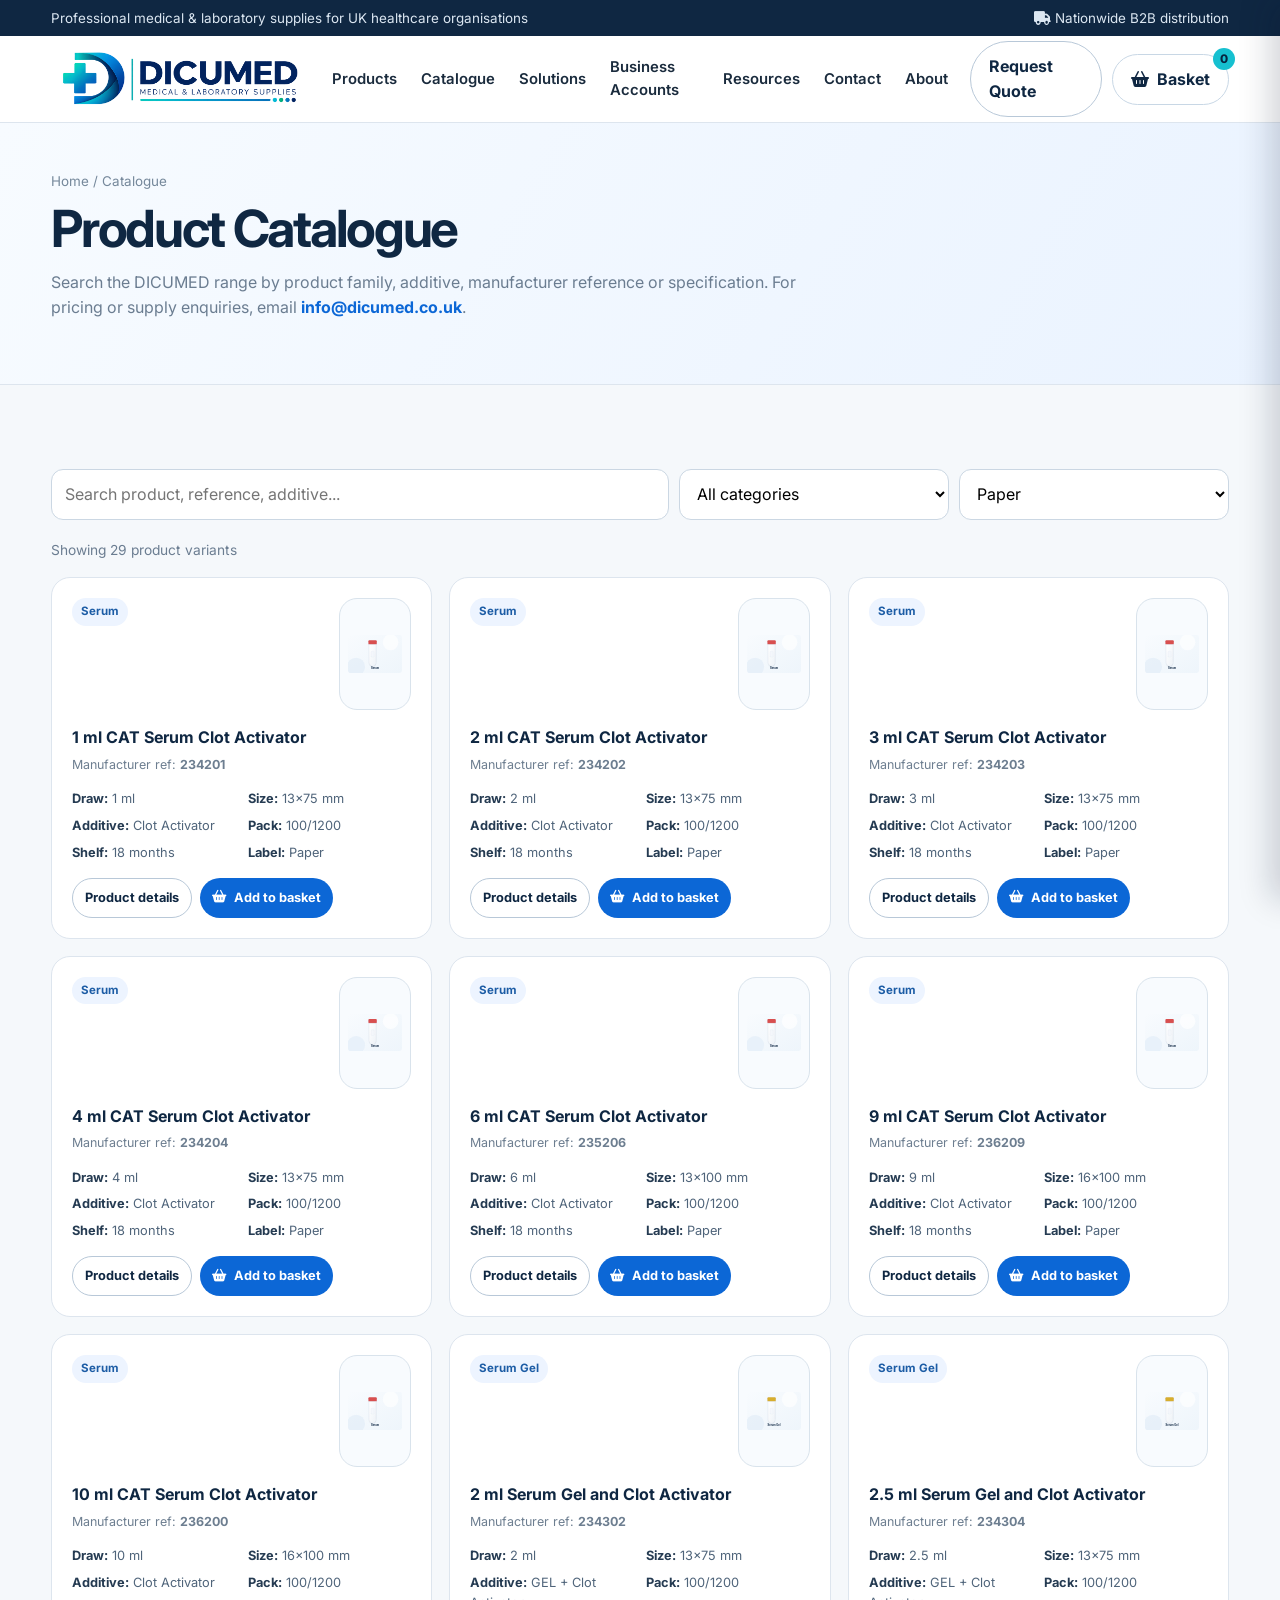
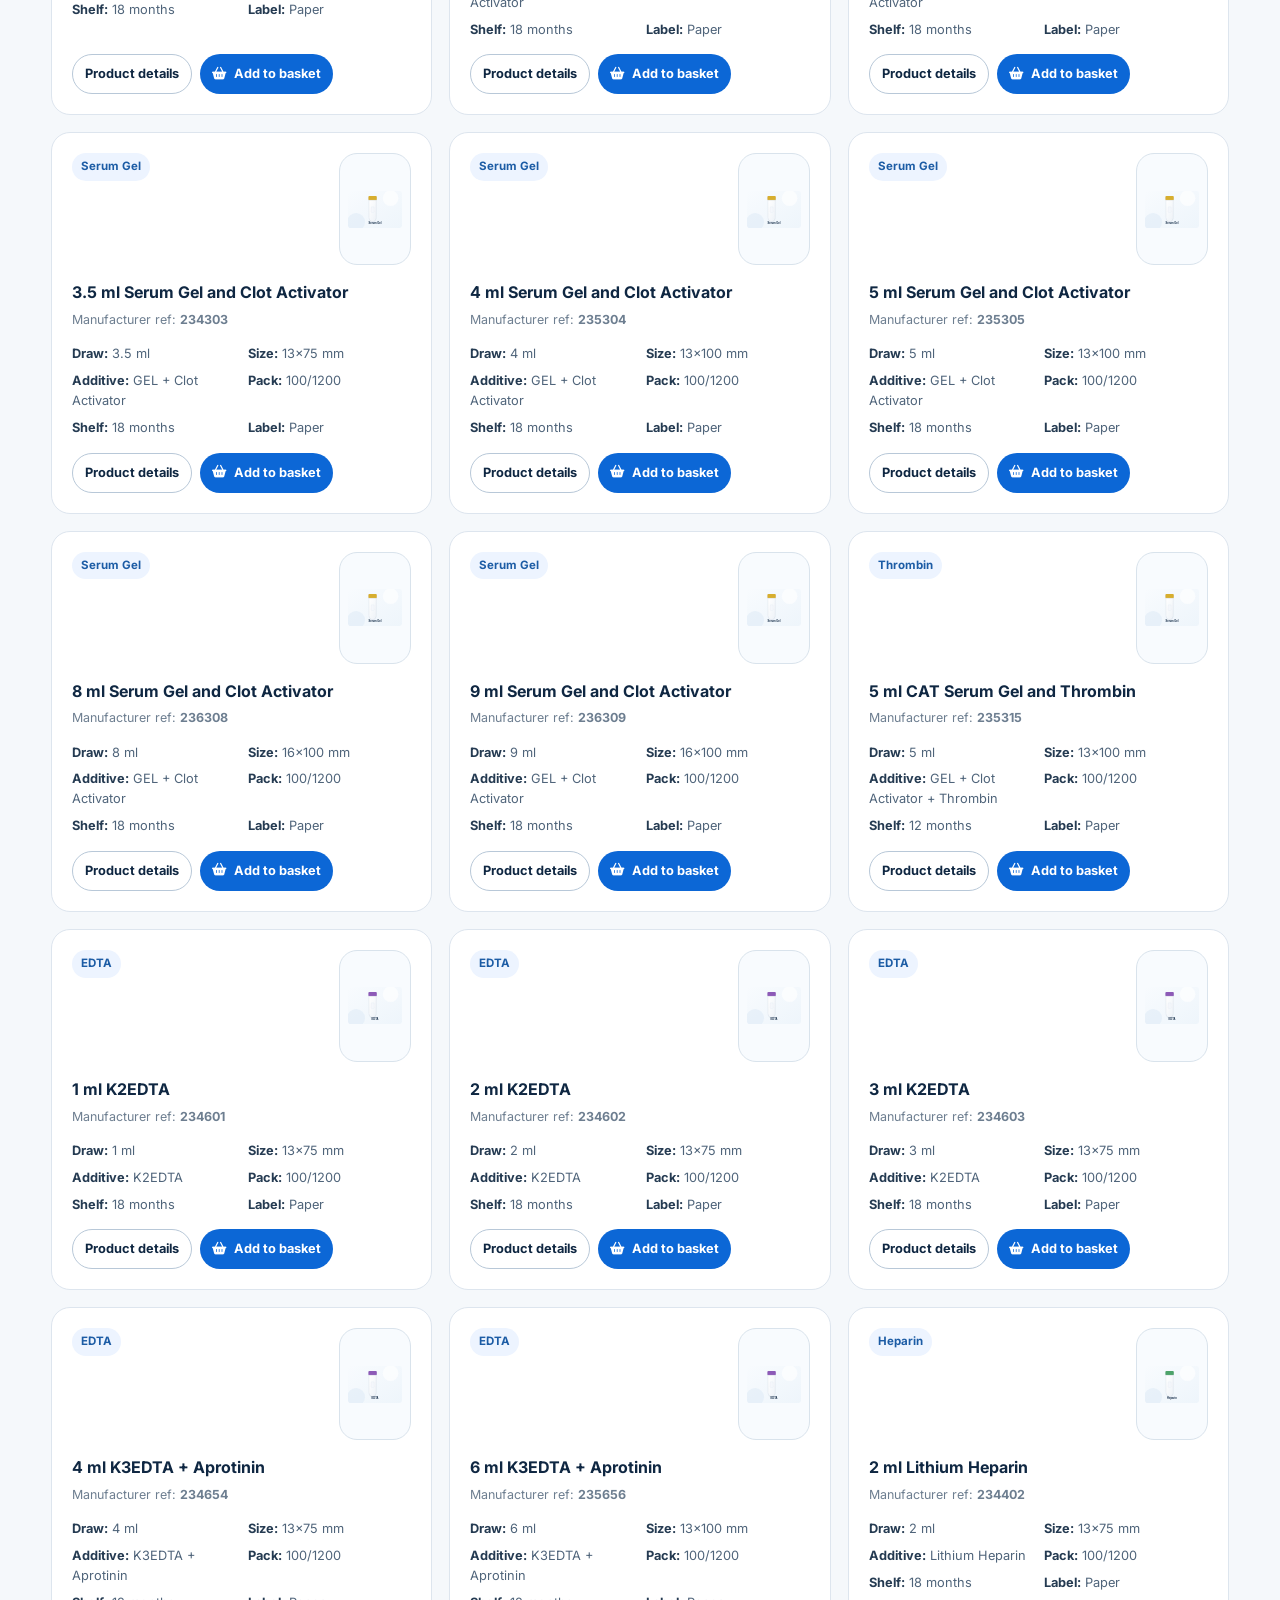
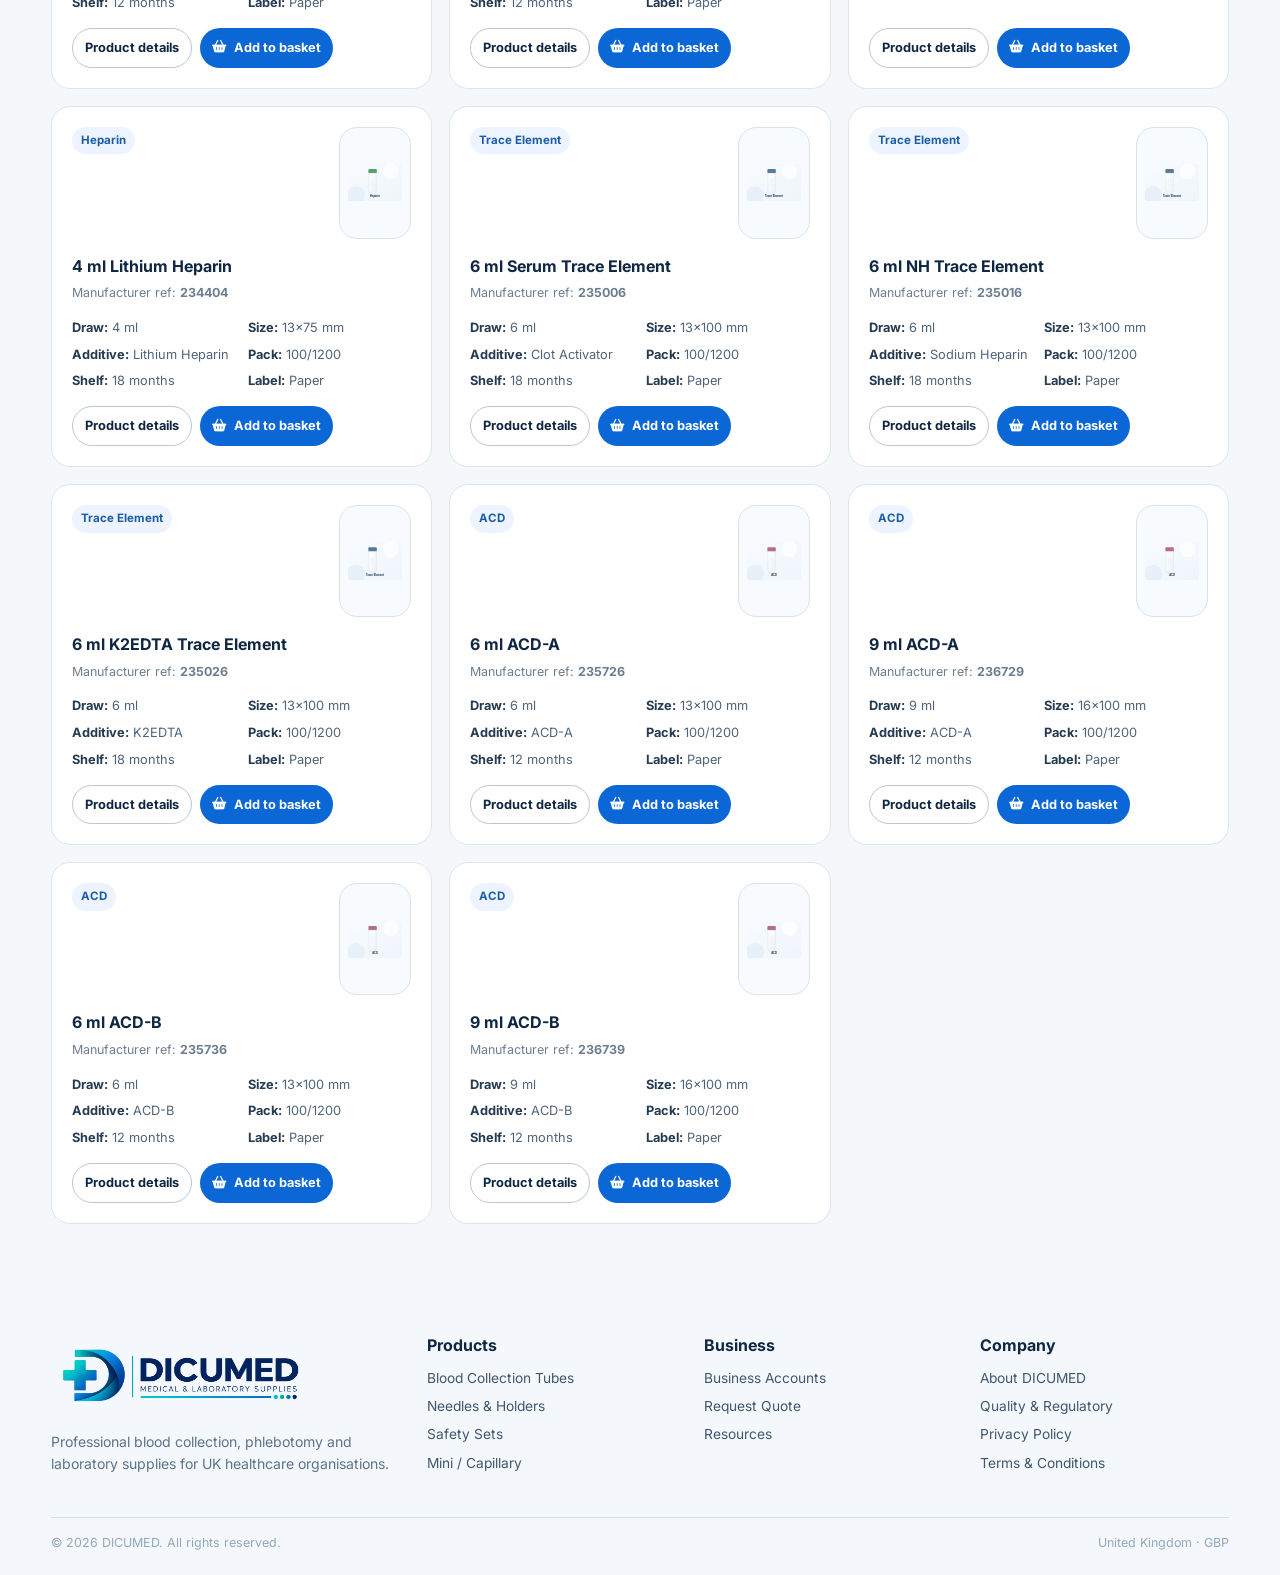
==== commit 59670a46: "Add files via upload" ====
--- a/catalogue.html
+++ b/catalogue.html
@@ -1,8 +1,8 @@
 <!doctype html><html lang="en"><head><meta charset="utf-8"><meta name="viewport" content="width=device-width,initial-scale=1"><link rel="preconnect" href="https://fonts.googleapis.com"><link rel="preconnect" href="https://fonts.gstatic.com" crossorigin><link href="https://fonts.googleapis.com/css2?family=Inter:wght@400;500;600;700;800&display=swap" rel="stylesheet"><link rel="stylesheet" href="https://cdnjs.cloudflare.com/ajax/libs/font-awesome/6.6.0/css/all.min.css"><link rel="stylesheet" href="assets/style.css"><script src="assets/products.js"></script><title>DICUMED Catalogue</title></head><body><div class="top"><div class="wrap"><span>Professional medical & laboratory supplies for UK healthcare organisations</span><span><i class="fa-solid fa-truck"></i> Nationwide B2B distribution</span></div></div>
 <header><div class="wrap nav"><a href="index.html" class="brand"><img src="logo.png" alt="DICUMED Medical & Laboratory Supplies logo"></a>
-<nav class="links" id="desktopNav"><a href="catalogue.html">Products</a><a href="catalogue.html">Catalogue</a><a href="index.html#solutions">Solutions</a><a href="index.html#business">Business Accounts</a><a href="index.html#resources">Resources</a><a href="index.html#about">About</a></nav>
+<nav class="links" id="desktopNav"><a href="catalogue.html">Products</a><a href="catalogue.html">Catalogue</a><a href="index.html#solutions">Solutions</a><a href="index.html#business">Business Accounts</a><a href="index.html#resources">Resources</a><a href="index.html#contact">Contact</a><a href="index.html#about">About</a></nav>
 <div class="actions"><a class="btn outline hideSm" href="checkout.html">Request Quote</a><button class="btn cartBtn" onclick="openCart()"><i class="fa-solid fa-basket-shopping"></i> Basket <span class="cartCount">0</span></button><button class="btn ghost menuBtn" onclick="toggleMenu()"><i class="fa-solid fa-bars"></i></button></div></div></header>
-<section class="pageHero"><div class="wrap"><div class="breadcrumbs"><a href="index.html">Home</a> / Catalogue</div><h1>Product Catalogue</h1><p>Search the initial DICUMED range by product family, additive, manufacturer reference or specification.</p></div></section>
+<section class="pageHero"><div class="wrap"><div class="breadcrumbs"><a href="index.html">Home</a> / Catalogue</div><h1>Product Catalogue</h1><p>Search the DICUMED range by product family, additive, manufacturer reference or specification. For pricing or supply enquiries, email <a href="mailto:info@dicumed.co.uk" style="color:var(--blue);font-weight:700">info@dicumed.co.uk</a>.</p></div></section>
 <section class="catalogue"><div class="wrap"><div class="tools"><input id="search" placeholder="Search product, reference, additive..." oninput="renderProducts()"><select id="category" onchange="renderProducts()"><option value="">All categories</option></select><select id="label" onchange="renderProducts()"><option value="Paper" selected>Paper</option></select></div><div class="count" id="count"></div><div class="grid" id="grid"></div></div></section>
 <footer><div class="wrap"><div class="foot"><div class="footerLogo"><img src="logo.png" alt="DICUMED logo"><p style="color:#5f7388;font-size:.88rem;max-width:340px;margin-top:12px">Professional blood collection, phlebotomy and laboratory supplies for UK healthcare organisations.</p></div>
 <div><h4>Products</h4><ul><li><a href="catalogue.html">Blood Collection Tubes</a></li><li><a href="catalogue.html?cat=Needles">Needles & Holders</a></li><li><a href="catalogue.html?cat=Butterfly">Safety Sets</a></li><li><a href="catalogue.html?cat=Mini">Mini / Capillary</a></li></ul></div>
@@ -10,6 +10,6 @@
 <div><h4>Company</h4><ul><li><a href="index.html#about">About DICUMED</a></li><li><a href="index.html#resources">Quality & Regulatory</a></li><li><a href="#">Privacy Policy</a></li><li><a href="#">Terms & Conditions</a></li></ul></div></div><div class="bottom"><span>© 2026 DICUMED. All rights reserved.</span><span>United Kingdom · GBP</span></div></div></footer><div class="overlay" id="overlay" onclick="closeCart()"></div><aside class="drawer" id="drawer"><div class="drawerHead"><h3 style="margin:0;color:var(--navy)">Shopping basket</h3><button class="close" onclick="closeCart()">×</button></div><div class="drawerBody" id="basketBody"></div><div class="drawerFoot"><button class="btn primary" style="width:100%;margin-bottom:10px" onclick="goCheckout()"><i class="fa-solid fa-arrow-right"></i> Continue to Quote Checkout</button><button class="btn outline" style="width:100%" onclick="clearBasket()">Clear basket</button></div></aside><script src="assets/app.js"></script><script>
 const categorySelect=document.getElementById('category');[...new Set(PRODUCTS.map(p=>p.category))].sort().forEach(c=>{const o=document.createElement('option');o.value=c;o.textContent=c;categorySelect.appendChild(o)});
 const qp=new URLSearchParams(location.search);if(qp.get('cat'))categorySelect.value=qp.get('cat');
-function renderProducts(){const q=document.getElementById('search').value.toLowerCase().trim(),c=categorySelect.value,l='Paper';const list=PRODUCTS.filter(p=>(!c||p.category===c)&&(p.label==='Paper')&&(!q||Object.values(p).join(' ').toLowerCase().includes(q)));document.getElementById('count').textContent=`Showing ${list.length} product variants`;document.getElementById('grid').innerHTML=list.map(p=>`<article class="product"><div class="prodTop"><span class="pill">${p.category}</span><img class="prodThumb" src="${imageForProduct(p)}" alt="${p.category} product"></div><h3>${p.name}</h3><div class="ref">Manufacturer ref: <strong>${p.ref}</strong></div><div class="specs"><span><b>Draw:</b> ${p.draw}</span><span><b>Size:</b> ${p.size}</span><span><b>Additive:</b> ${p.additive}</span><span><b>Pack:</b> ${p.pack}</span><span><b>Shelf:</b> ${p.shelf}</span><span><b>Label:</b> ${p.label}</span></div><div class="prodBtns"><a class="btn outline small" href="product.html?ref=${encodeURIComponent(p.ref)}">Product details</a><button class="btn primary small" onclick="addToBasket('${p.ref}')"><i class="fa-solid fa-basket-shopping"></i> Add to basket</button></div></article>`).join('')}
+function renderProducts(){const q=document.getElementById('search').value.toLowerCase().trim(),c=categorySelect.value,l='Paper';const list=PRODUCTS.filter(p=>(!c||p.category===c)&&(p.label==='Paper')&&(!q||Object.values(p).join(' ').toLowerCase().includes(q)));document.getElementById('count').textContent=`Showing ${list.length} product variants`;document.getElementById('grid').innerHTML=list.map(p=>`<article class="product"><div class="prodTop"><span class="pill">${p.category}</span><img class="prodThumb" src="${imageForProduct(p)}" alt="${p.publicName || p.name}"></div><h3>${p.publicName || p.name}</h3><div class="ref">Manufacturer ref: <strong>${p.ref}</strong></div><div class="specs"><span><b>Draw:</b> ${p.draw}</span><span><b>Size:</b> ${p.size}</span><span><b>Additive:</b> ${p.additive}</span><span><b>Pack:</b> ${p.pack}</span><span><b>Shelf:</b> ${p.shelf}</span><span><b>Label:</b> ${p.label}</span></div><div class="prodBtns"><a class="btn outline small" href="product.html?ref=${encodeURIComponent(p.ref)}">Product details</a><button class="btn primary small" onclick="addToBasket('${p.ref}')"><i class="fa-solid fa-basket-shopping"></i> Add to basket</button></div></article>`).join('')}
 renderProducts();
 </script></body></html>
--- a/assets/style.css
+++ b/assets/style.css
@@ -12,3 +12,26 @@
 .drawer{position:fixed;top:0;right:-430px;width:min(430px,100%);height:100vh;background:#fff;z-index:40;box-shadow:-10px 0 30px rgba(10,24,42,.18);transition:right .25s;display:flex;flex-direction:column}.drawer.open{right:0}.overlay{position:fixed;inset:0;background:rgba(8,20,34,.45);z-index:35;display:none}.overlay.show{display:block}.drawerHead{display:flex;justify-content:space-between;align-items:center;padding:18px;border-bottom:1px solid var(--line)}.drawerBody{padding:16px 18px;overflow:auto;flex:1}.drawerFoot{padding:16px 18px 20px;border-top:1px solid var(--line);background:#fbfdff}.basketItem{border:1px solid var(--line);border-radius:16px;padding:14px;margin-bottom:12px}.basketItem h4{margin:0 0 4px;font-size:.96rem;color:var(--navy)}.muted{color:var(--muted);font-size:.82rem}.qtyRow{margin-top:10px;display:flex;align-items:center;justify-content:space-between;gap:10px}.qtyCtrls{display:flex;align-items:center;gap:8px}.qtyCtrls button{width:30px;height:30px;border-radius:50%;border:1px solid #cdd9e4;background:#fff;cursor:pointer}.empty{border:1px dashed #ccd8e4;border-radius:18px;padding:24px;text-align:center;color:#6d7f93;background:#fbfdff}.close{width:34px;height:34px;border-radius:50%;border:0;background:#edf2f6;cursor:pointer}
 @media(max-width:980px){.links{display:none}.menuBtn{display:inline-flex}.heroGrid,.imageBand,.detailGrid,.forms,.checkoutGrid{grid-template-columns:1fr}.catGrid{grid-template-columns:repeat(2,1fr)}.grid{grid-template-columns:repeat(2,1fr)}.benefits{grid-template-columns:repeat(2,1fr)}.trust .wrap{grid-template-columns:repeat(2,1fr)}.foot{grid-template-columns:1fr 1fr}.summary{position:static}}
 @media(max-width:620px){.top .wrap{justify-content:center;text-align:center;padding:6px 0}.actions .hideSm{display:none}.brand img{width:220px}.catGrid,.grid,.benefits,.trust .wrap,.foot,.row,.tools,.detailSpecs{grid-template-columns:1fr}section{padding:50px 0}.photoCard{min-height:360px}}
+
+
+.brandBand{background:linear-gradient(120deg,#0f2742 0%,#123d68 58%,#0f6bdc 100%);color:#fff;padding:22px 0}
+.brandBand .wrap{display:flex;justify-content:space-between;align-items:center;gap:22px;flex-wrap:wrap}
+.brandBand strong{font-size:1.1rem}
+.brandBand span{color:#d8e6f4;font-size:.9rem}
+.homeFeatureGrid{display:grid;grid-template-columns:1.15fr .85fr;gap:22px;align-items:stretch}
+.homeFeatureMain{background:linear-gradient(135deg,#eef6ff,#ffffff);border:1px solid var(--line);border-radius:28px;padding:32px;box-shadow:var(--shadow)}
+.homeFeatureSide{display:grid;grid-template-rows:1fr 1fr;gap:18px}
+.miniFeature{background:#fff;border:1px solid var(--line);border-radius:22px;padding:24px}
+.miniFeature i{font-size:1.35rem;color:var(--blue);margin-bottom:10px}
+.contactCard{background:linear-gradient(135deg,#f6fbff,#eef7fb);border:1px solid #d9e8f2;border-radius:28px;padding:30px}
+.contactGrid{display:grid;grid-template-columns:1fr 1fr;gap:22px;align-items:start}
+.contactList{display:grid;gap:12px;margin-top:18px}
+.contactItem{display:flex;gap:12px;align-items:flex-start}
+.contactItem i{width:38px;height:38px;border-radius:12px;background:#e4f2ff;color:var(--blue);display:grid;place-items:center;flex:none}
+.contactItem strong{display:block;color:var(--navy)}
+.contactItem span,.contactItem a{color:var(--muted);font-size:.9rem}
+.techMeta{margin-top:18px;padding-top:18px;border-top:1px solid var(--line)}
+.techMeta summary{cursor:pointer;font-weight:700;color:var(--navy)}
+.techMeta p{font-size:.88rem;color:var(--muted)}
+.subtleBrand{font-size:.76rem;color:#8394a6;margin-top:8px}
+@media(max-width:980px){.homeFeatureGrid,.contactGrid{grid-template-columns:1fr}.homeFeatureSide{grid-template-rows:auto}}
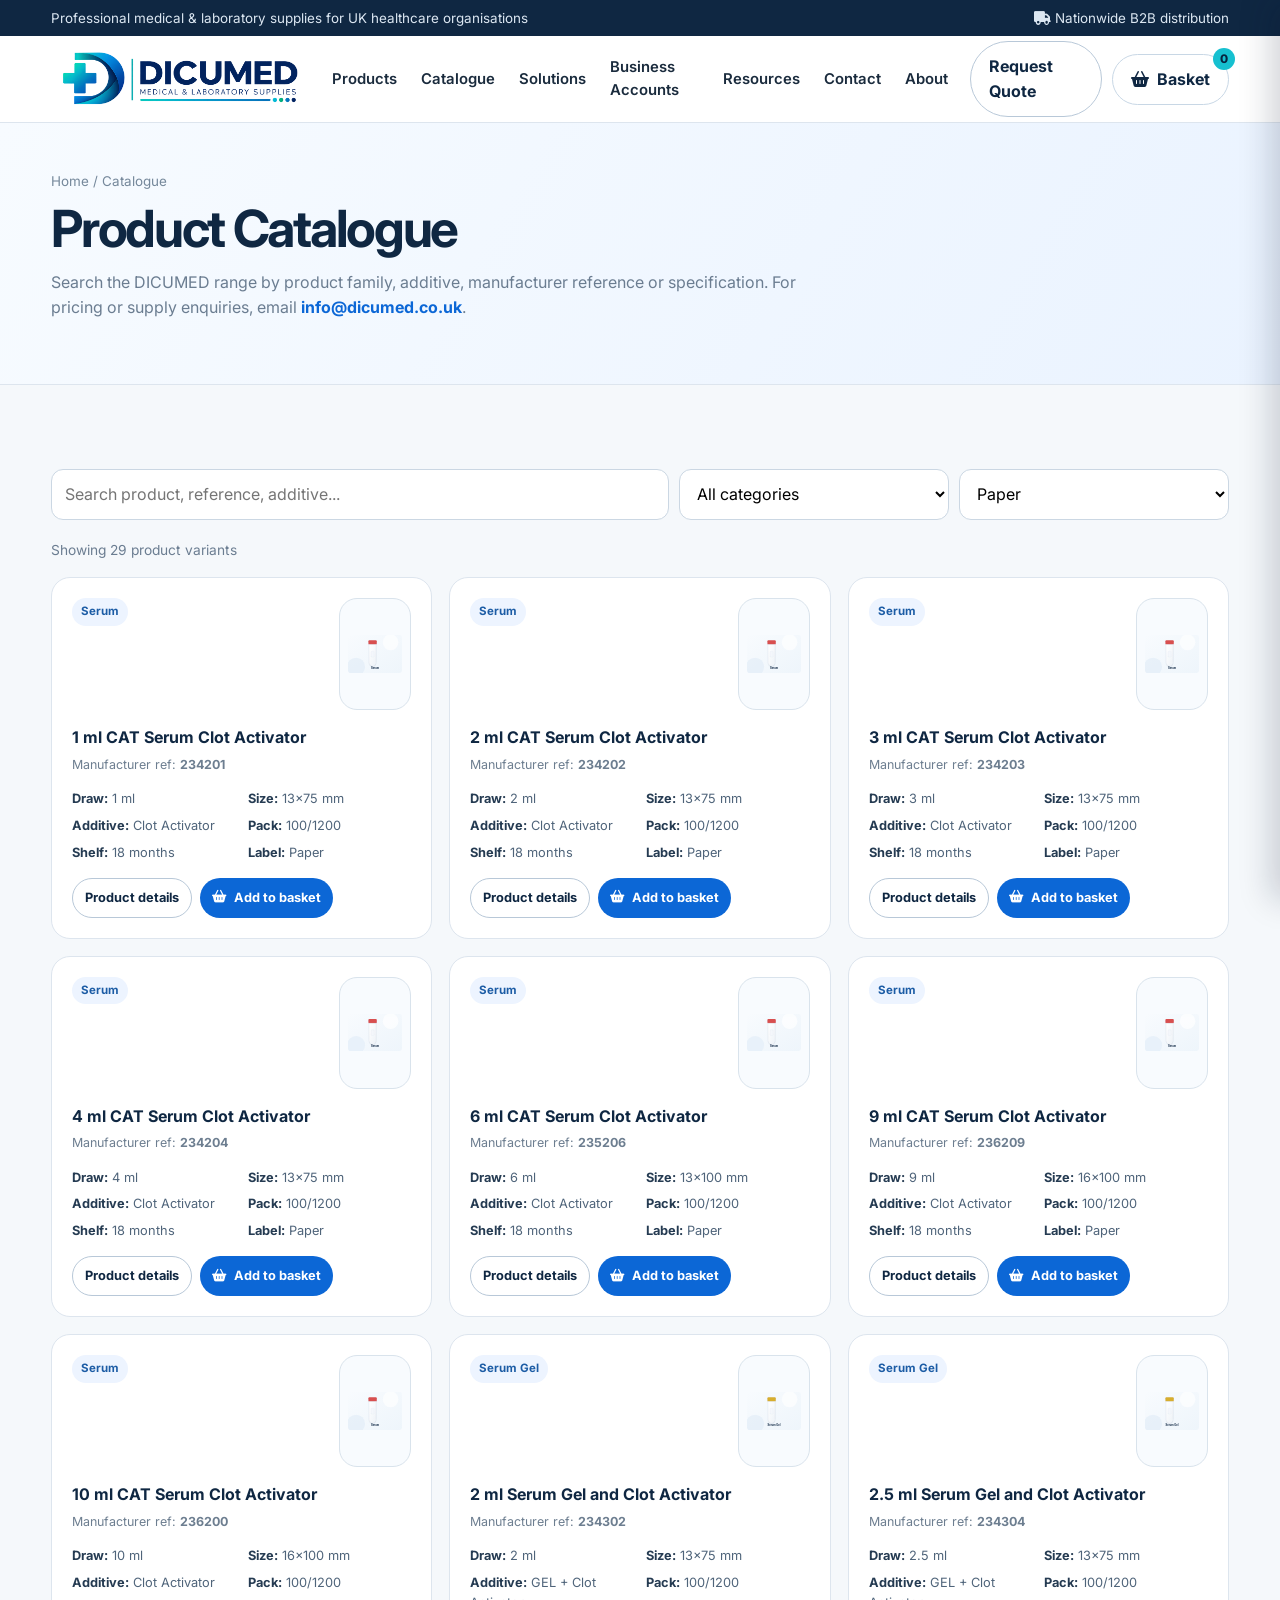
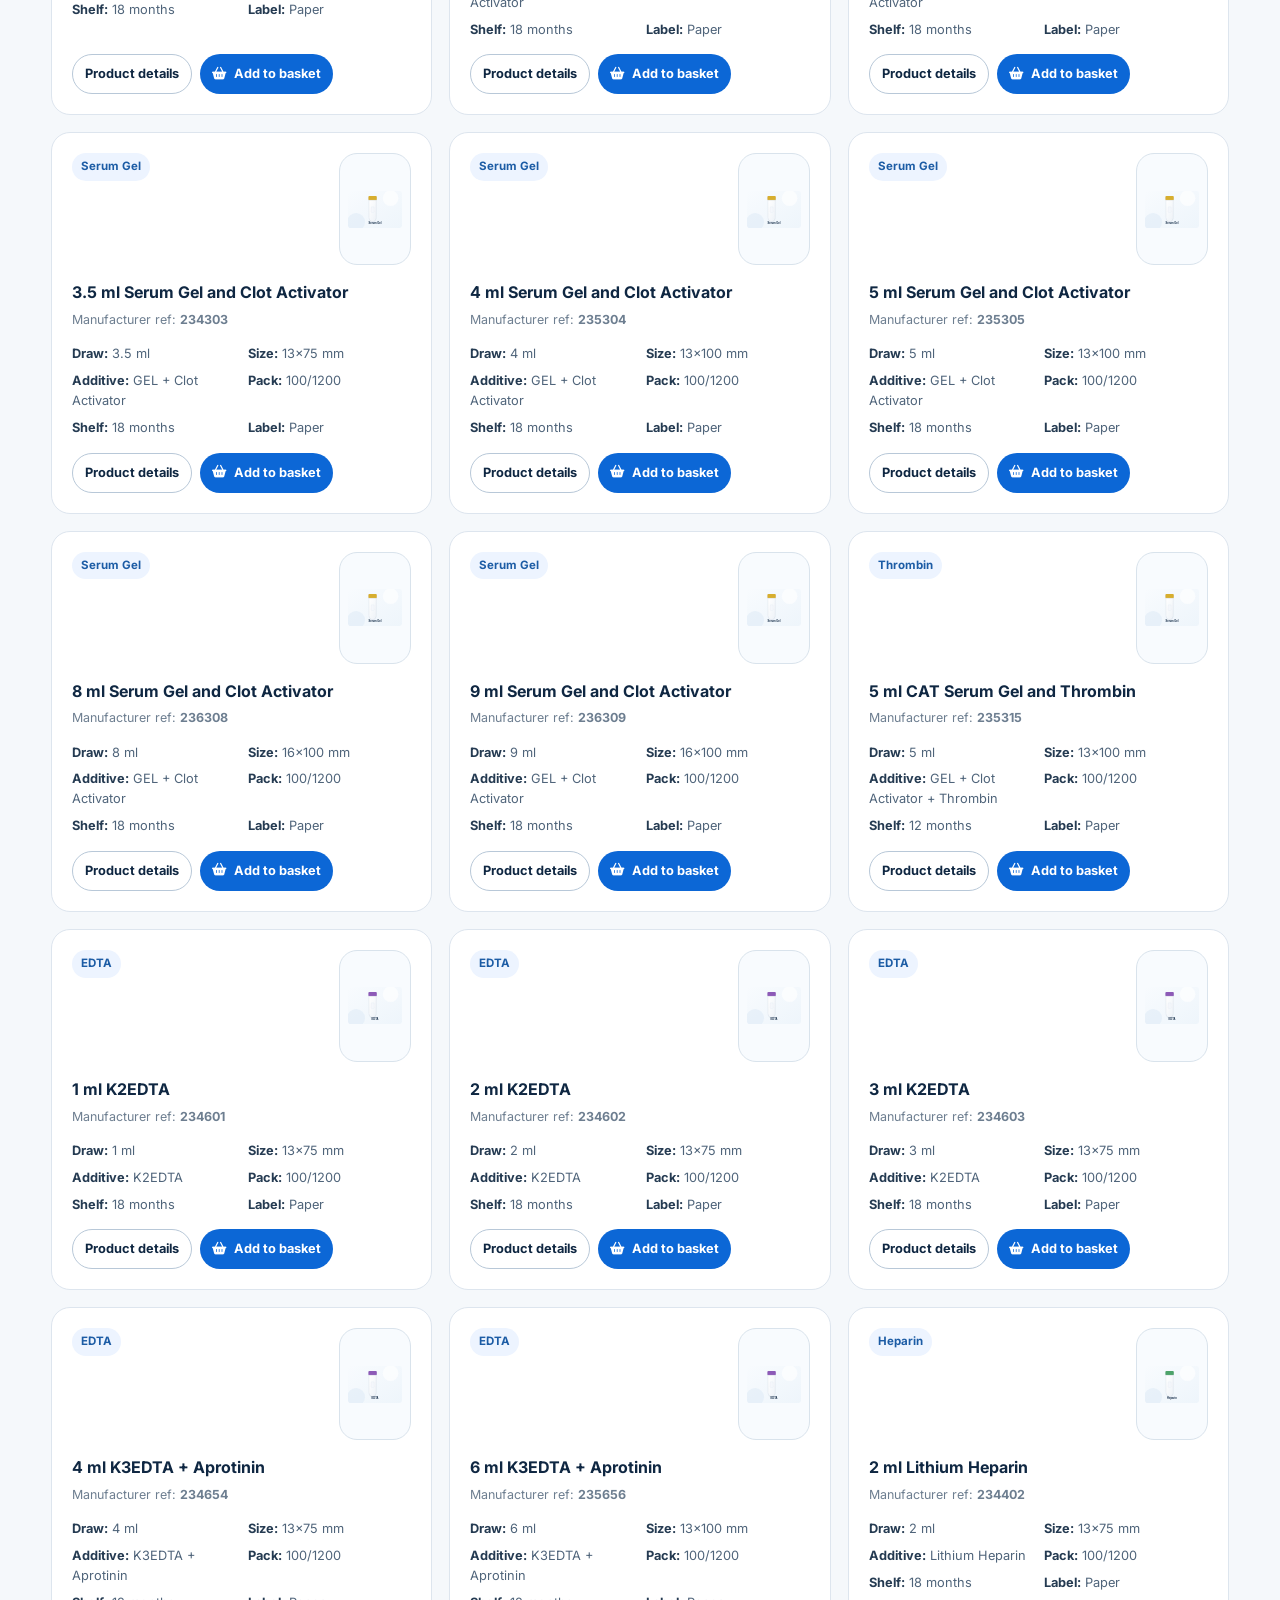
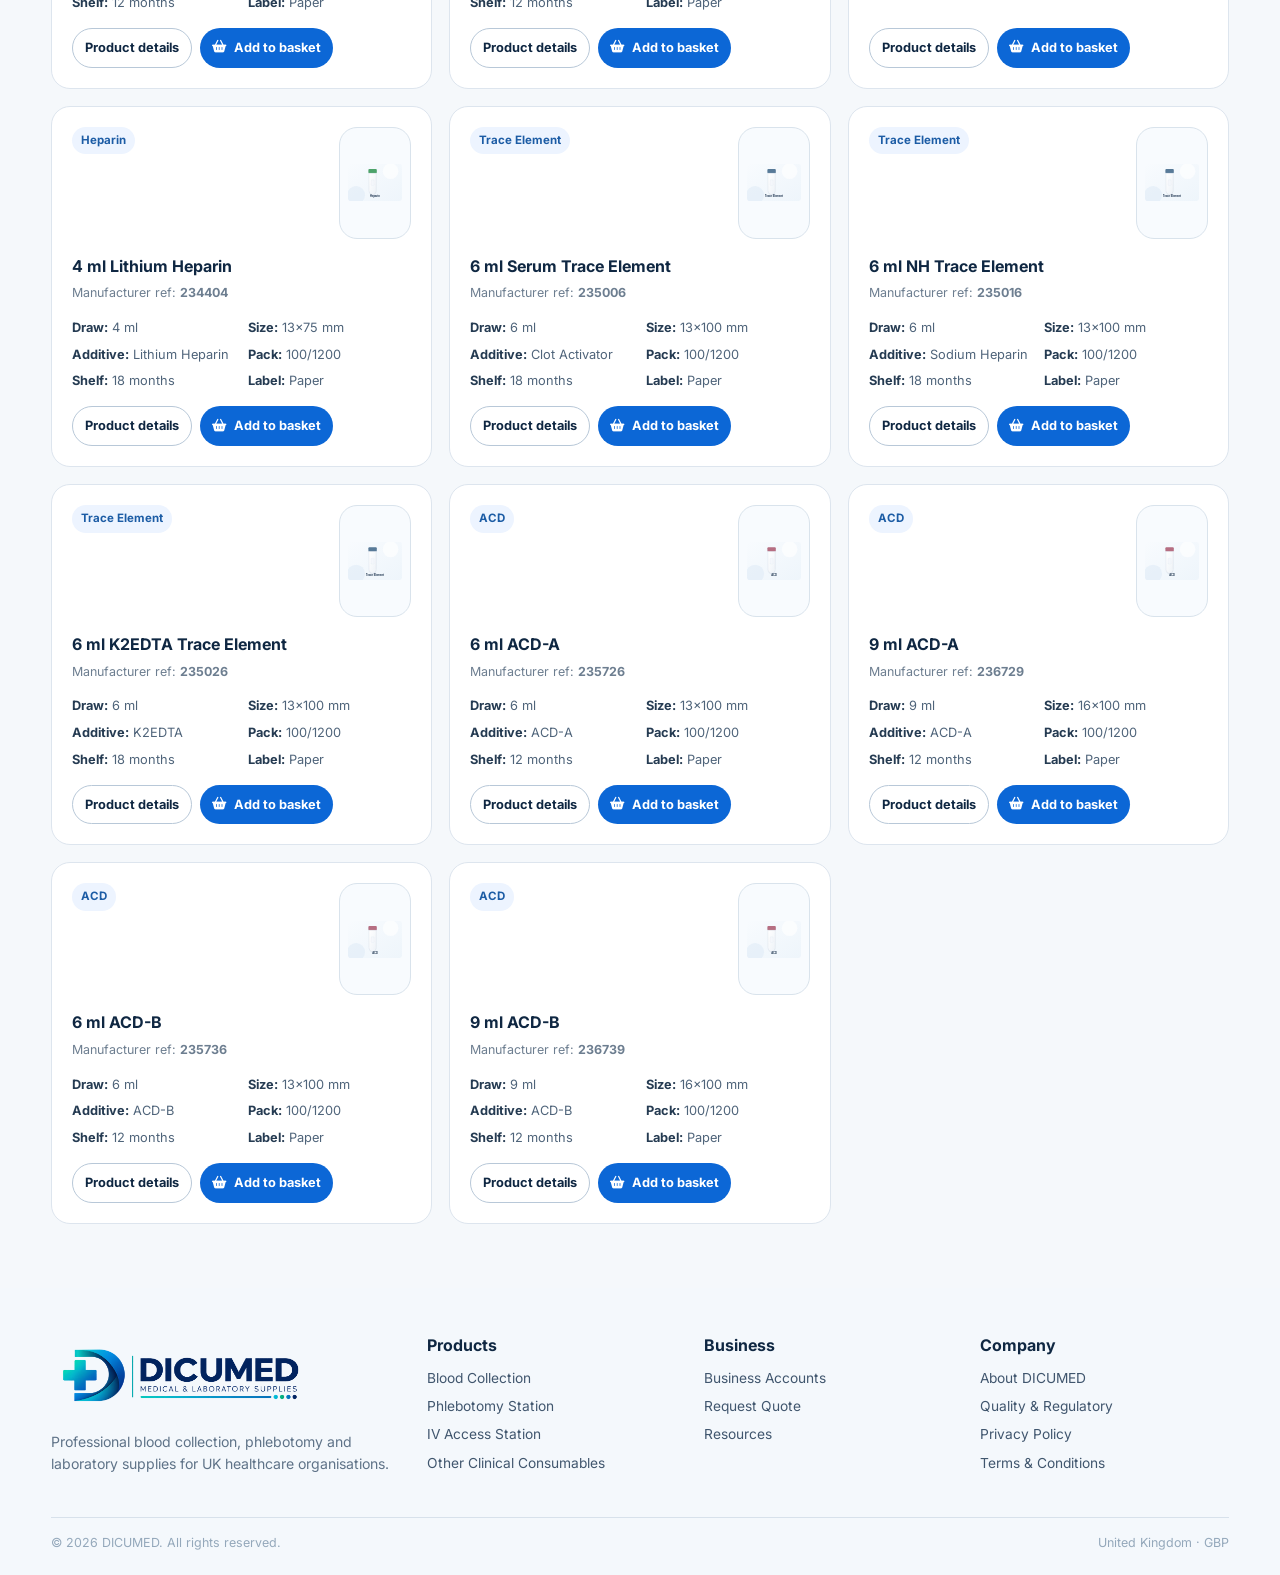
==== commit 5e23f323: "Add files via upload" ====
--- a/catalogue.html
+++ b/catalogue.html
@@ -5,7 +5,7 @@
 <section class="pageHero"><div class="wrap"><div class="breadcrumbs"><a href="index.html">Home</a> / Catalogue</div><h1>Product Catalogue</h1><p>Search the DICUMED range by product family, additive, manufacturer reference or specification. For pricing or supply enquiries, email <a href="mailto:info@dicumed.co.uk" style="color:var(--blue);font-weight:700">info@dicumed.co.uk</a>.</p></div></section>
 <section class="catalogue"><div class="wrap"><div class="tools"><input id="search" placeholder="Search product, reference, additive..." oninput="renderProducts()"><select id="category" onchange="renderProducts()"><option value="">All categories</option></select><select id="label" onchange="renderProducts()"><option value="Paper" selected>Paper</option></select></div><div class="count" id="count"></div><div class="grid" id="grid"></div></div></section>
 <footer><div class="wrap"><div class="foot"><div class="footerLogo"><img src="logo.png" alt="DICUMED logo"><p style="color:#5f7388;font-size:.88rem;max-width:340px;margin-top:12px">Professional blood collection, phlebotomy and laboratory supplies for UK healthcare organisations.</p></div>
-<div><h4>Products</h4><ul><li><a href="catalogue.html">Blood Collection Tubes</a></li><li><a href="catalogue.html?cat=Needles">Needles & Holders</a></li><li><a href="catalogue.html?cat=Butterfly">Safety Sets</a></li><li><a href="catalogue.html?cat=Mini">Mini / Capillary</a></li></ul></div>
+<div><h4>Products</h4><ul><li><a href="catalogue.html">Blood Collection</a></li><li><a href="index.html#products">Phlebotomy Station</a></li><li><a href="index.html#products">IV Access Station</a></li><li><a href="mailto:info@dicumed.co.uk?subject=DICUMED%20Product%20Enquiry">Other Clinical Consumables</a></li></ul></div>
 <div><h4>Business</h4><ul><li><a href="index.html#business">Business Accounts</a></li><li><a href="checkout.html">Request Quote</a></li><li><a href="index.html#resources">Resources</a></li></ul></div>
 <div><h4>Company</h4><ul><li><a href="index.html#about">About DICUMED</a></li><li><a href="index.html#resources">Quality & Regulatory</a></li><li><a href="#">Privacy Policy</a></li><li><a href="#">Terms & Conditions</a></li></ul></div></div><div class="bottom"><span>© 2026 DICUMED. All rights reserved.</span><span>United Kingdom · GBP</span></div></div></footer><div class="overlay" id="overlay" onclick="closeCart()"></div><aside class="drawer" id="drawer"><div class="drawerHead"><h3 style="margin:0;color:var(--navy)">Shopping basket</h3><button class="close" onclick="closeCart()">×</button></div><div class="drawerBody" id="basketBody"></div><div class="drawerFoot"><button class="btn primary" style="width:100%;margin-bottom:10px" onclick="goCheckout()"><i class="fa-solid fa-arrow-right"></i> Continue to Quote Checkout</button><button class="btn outline" style="width:100%" onclick="clearBasket()">Clear basket</button></div></aside><script src="assets/app.js"></script><script>
 const categorySelect=document.getElementById('category');[...new Set(PRODUCTS.map(p=>p.category))].sort().forEach(c=>{const o=document.createElement('option');o.value=c;o.textContent=c;categorySelect.appendChild(o)});
--- a/assets/style.css
+++ b/assets/style.css
@@ -35,3 +35,9 @@
 .techMeta p{font-size:.88rem;color:var(--muted)}
 .subtleBrand{font-size:.76rem;color:#8394a6;margin-top:8px}
 @media(max-width:980px){.homeFeatureGrid,.contactGrid{grid-template-columns:1fr}.homeFeatureSide{grid-template-rows:auto}}
+
+
+.statusBadge{display:inline-flex;align-items:center;gap:6px;border-radius:999px;padding:5px 9px;font-size:.72rem;font-weight:800;margin-bottom:10px}
+.statusCatalogue{background:#e7f5ed;color:#176b4f}.statusEnquire{background:#eaf3ff;color:#1e5ea8}.statusPlanned{background:#fff3dc;color:#925d10}
+.stationGrid{display:grid;grid-template-columns:repeat(4,1fr);gap:18px}.stationCard{border:1px solid var(--line);border-radius:22px;background:#fff;overflow:hidden;transition:.2s}.stationCard:hover{transform:translateY(-3px);box-shadow:var(--shadow)}.stationCard img{width:100%;height:185px;object-fit:cover;background:#f4f8fc}.stationCard .body{padding:19px}.stationCard h3{margin:0 0 7px;color:var(--navy);font-size:1.04rem}.stationCard p{margin:0;color:var(--muted);font-size:.88rem}.workflowTabs{display:flex;gap:10px;flex-wrap:wrap;margin:20px 0 26px}.workflowTabs a{border:1px solid #cbd8e4;border-radius:999px;padding:9px 14px;font-weight:700;font-size:.84rem;background:#fff;color:var(--navy)}.workflowTabs a:hover{border-color:var(--blue);color:var(--blue)}
+@media(max-width:980px){.stationGrid{grid-template-columns:repeat(2,1fr)}}@media(max-width:620px){.stationGrid{grid-template-columns:1fr}}
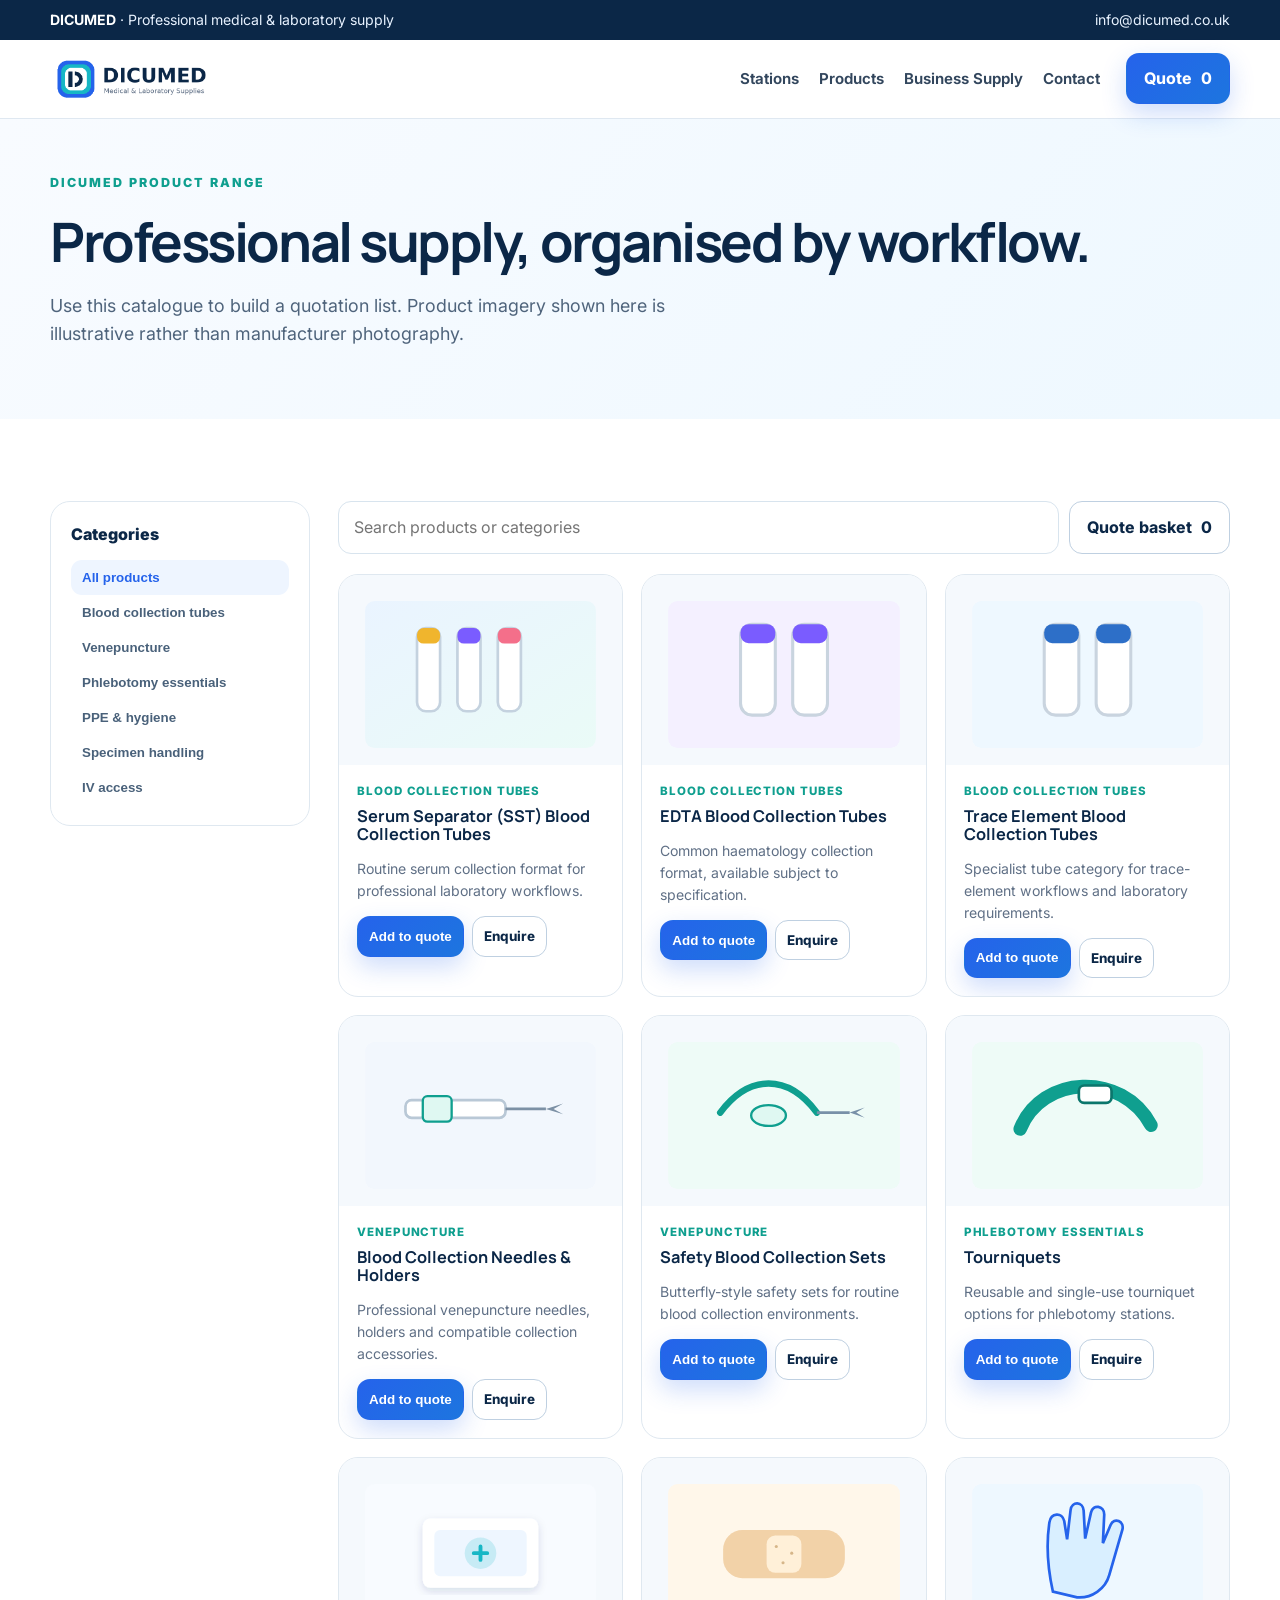
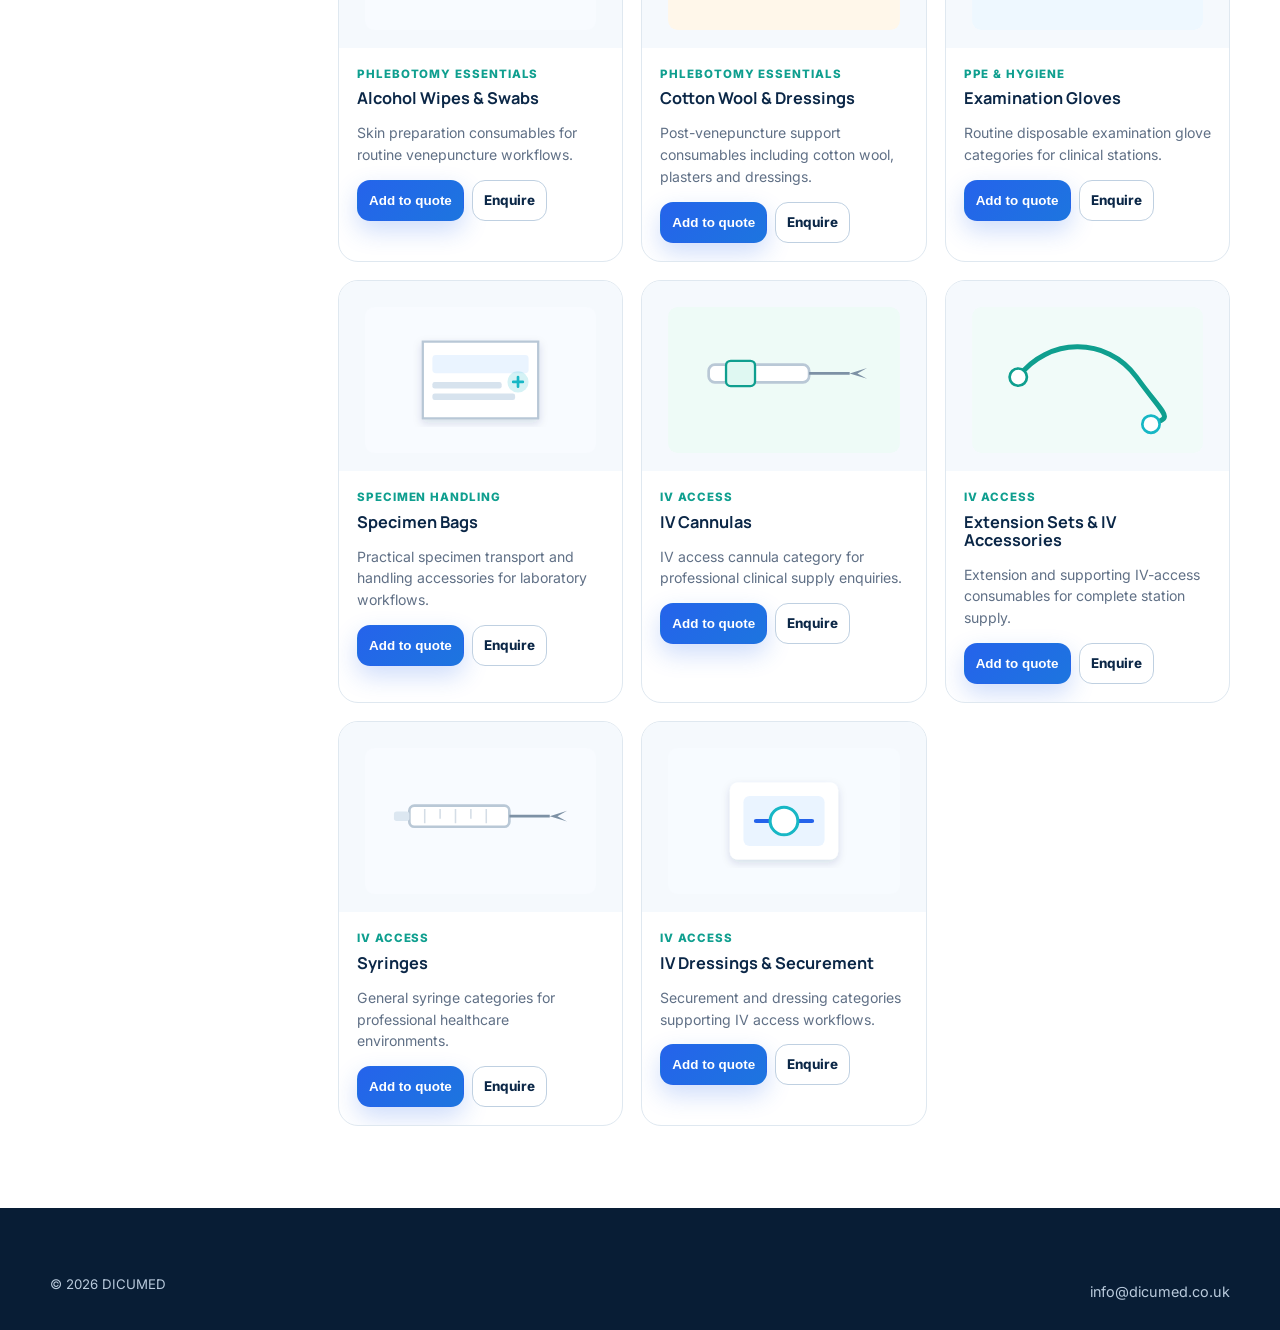
==== commit 587f3b4e: "Add files via upload" ====
--- a/catalogue.html
+++ b/catalogue.html
@@ -1,15 +1 @@
-<!doctype html><html lang="en"><head><meta charset="utf-8"><meta name="viewport" content="width=device-width,initial-scale=1"><link rel="preconnect" href="https://fonts.googleapis.com"><link rel="preconnect" href="https://fonts.gstatic.com" crossorigin><link href="https://fonts.googleapis.com/css2?family=Inter:wght@400;500;600;700;800&display=swap" rel="stylesheet"><link rel="stylesheet" href="https://cdnjs.cloudflare.com/ajax/libs/font-awesome/6.6.0/css/all.min.css"><link rel="stylesheet" href="assets/style.css"><script src="assets/products.js"></script><title>DICUMED Catalogue</title></head><body><div class="top"><div class="wrap"><span>Professional medical & laboratory supplies for UK healthcare organisations</span><span><i class="fa-solid fa-truck"></i> Nationwide B2B distribution</span></div></div>
-<header><div class="wrap nav"><a href="index.html" class="brand"><img src="logo.png" alt="DICUMED Medical & Laboratory Supplies logo"></a>
-<nav class="links" id="desktopNav"><a href="catalogue.html">Products</a><a href="catalogue.html">Catalogue</a><a href="index.html#solutions">Solutions</a><a href="index.html#business">Business Accounts</a><a href="index.html#resources">Resources</a><a href="index.html#contact">Contact</a><a href="index.html#about">About</a></nav>
-<div class="actions"><a class="btn outline hideSm" href="checkout.html">Request Quote</a><button class="btn cartBtn" onclick="openCart()"><i class="fa-solid fa-basket-shopping"></i> Basket <span class="cartCount">0</span></button><button class="btn ghost menuBtn" onclick="toggleMenu()"><i class="fa-solid fa-bars"></i></button></div></div></header>
-<section class="pageHero"><div class="wrap"><div class="breadcrumbs"><a href="index.html">Home</a> / Catalogue</div><h1>Product Catalogue</h1><p>Search the DICUMED range by product family, additive, manufacturer reference or specification. For pricing or supply enquiries, email <a href="mailto:info@dicumed.co.uk" style="color:var(--blue);font-weight:700">info@dicumed.co.uk</a>.</p></div></section>
-<section class="catalogue"><div class="wrap"><div class="tools"><input id="search" placeholder="Search product, reference, additive..." oninput="renderProducts()"><select id="category" onchange="renderProducts()"><option value="">All categories</option></select><select id="label" onchange="renderProducts()"><option value="Paper" selected>Paper</option></select></div><div class="count" id="count"></div><div class="grid" id="grid"></div></div></section>
-<footer><div class="wrap"><div class="foot"><div class="footerLogo"><img src="logo.png" alt="DICUMED logo"><p style="color:#5f7388;font-size:.88rem;max-width:340px;margin-top:12px">Professional blood collection, phlebotomy and laboratory supplies for UK healthcare organisations.</p></div>
-<div><h4>Products</h4><ul><li><a href="catalogue.html">Blood Collection</a></li><li><a href="index.html#products">Phlebotomy Station</a></li><li><a href="index.html#products">IV Access Station</a></li><li><a href="mailto:info@dicumed.co.uk?subject=DICUMED%20Product%20Enquiry">Other Clinical Consumables</a></li></ul></div>
-<div><h4>Business</h4><ul><li><a href="index.html#business">Business Accounts</a></li><li><a href="checkout.html">Request Quote</a></li><li><a href="index.html#resources">Resources</a></li></ul></div>
-<div><h4>Company</h4><ul><li><a href="index.html#about">About DICUMED</a></li><li><a href="index.html#resources">Quality & Regulatory</a></li><li><a href="#">Privacy Policy</a></li><li><a href="#">Terms & Conditions</a></li></ul></div></div><div class="bottom"><span>© 2026 DICUMED. All rights reserved.</span><span>United Kingdom · GBP</span></div></div></footer><div class="overlay" id="overlay" onclick="closeCart()"></div><aside class="drawer" id="drawer"><div class="drawerHead"><h3 style="margin:0;color:var(--navy)">Shopping basket</h3><button class="close" onclick="closeCart()">×</button></div><div class="drawerBody" id="basketBody"></div><div class="drawerFoot"><button class="btn primary" style="width:100%;margin-bottom:10px" onclick="goCheckout()"><i class="fa-solid fa-arrow-right"></i> Continue to Quote Checkout</button><button class="btn outline" style="width:100%" onclick="clearBasket()">Clear basket</button></div></aside><script src="assets/app.js"></script><script>
-const categorySelect=document.getElementById('category');[...new Set(PRODUCTS.map(p=>p.category))].sort().forEach(c=>{const o=document.createElement('option');o.value=c;o.textContent=c;categorySelect.appendChild(o)});
-const qp=new URLSearchParams(location.search);if(qp.get('cat'))categorySelect.value=qp.get('cat');
-function renderProducts(){const q=document.getElementById('search').value.toLowerCase().trim(),c=categorySelect.value,l='Paper';const list=PRODUCTS.filter(p=>(!c||p.category===c)&&(p.label==='Paper')&&(!q||Object.values(p).join(' ').toLowerCase().includes(q)));document.getElementById('count').textContent=`Showing ${list.length} product variants`;document.getElementById('grid').innerHTML=list.map(p=>`<article class="product"><div class="prodTop"><span class="pill">${p.category}</span><img class="prodThumb" src="${imageForProduct(p)}" alt="${p.publicName || p.name}"></div><h3>${p.publicName || p.name}</h3><div class="ref">Manufacturer ref: <strong>${p.ref}</strong></div><div class="specs"><span><b>Draw:</b> ${p.draw}</span><span><b>Size:</b> ${p.size}</span><span><b>Additive:</b> ${p.additive}</span><span><b>Pack:</b> ${p.pack}</span><span><b>Shelf:</b> ${p.shelf}</span><span><b>Label:</b> ${p.label}</span></div><div class="prodBtns"><a class="btn outline small" href="product.html?ref=${encodeURIComponent(p.ref)}">Product details</a><button class="btn primary small" onclick="addToBasket('${p.ref}')"><i class="fa-solid fa-basket-shopping"></i> Add to basket</button></div></article>`).join('')}
-renderProducts();
-</script></body></html>+<!doctype html><html lang="en"><head><meta charset="utf-8"><meta name="viewport" content="width=device-width,initial-scale=1"><title>DICUMED Catalogue | Medical & Laboratory Supplies</title><link href="https://fonts.googleapis.com/css2?family=Inter:wght@400;500;600;700;800&family=Manrope:wght@600;700;800&display=swap" rel="stylesheet"><link rel="stylesheet" href="https://cdnjs.cloudflare.com/ajax/libs/font-awesome/6.6.0/css/all.min.css"><link rel="stylesheet" href="assets/style.css"><script src="assets/products.js"></script><script defer src="assets/app.js"></script><script defer src="assets/catalogue.js"></script></head><body><div class="topbar"><div class="wrap"><span><strong>DICUMED</strong> · Professional medical & laboratory supply</span><span><a href="mailto:info@dicumed.co.uk">info@dicumed.co.uk</a></span></div></div><header class="header"><div class="wrap nav"><a class="brand" href="index.html"><img class="brandLogo" src="logo.png" alt="DICUMED Medical & Laboratory Supplies logo"></a><nav class="navlinks"><a href="index.html#stations">Stations</a><a href="catalogue.html">Products</a><a href="index.html#business">Business Supply</a><a href="index.html#contact">Contact</a></nav><div class="navActions"><a class="btn primary" href="checkout.html">Quote <span class="cartCount">0</span></a></div></div></header><main><section class="catalogueHero"><div class="wrap"><div class="kicker">DICUMED product range</div><h1>Professional supply, organised by workflow.</h1><p class="heroLead">Use this catalogue to build a quotation list. Product imagery shown here is illustrative rather than manufacturer photography.</p></div></section><section class="section"><div class="wrap catalogueGrid"><aside class="filters"><div class="filterTitle">Categories</div><button class="filterBtn active" onclick="setCategory('All',this)">All products</button><button class="filterBtn" onclick="setCategory('Blood Collection Tubes',this)">Blood collection tubes</button><button class="filterBtn" onclick="setCategory('Venepuncture',this)">Venepuncture</button><button class="filterBtn" onclick="setCategory('Phlebotomy Essentials',this)">Phlebotomy essentials</button><button class="filterBtn" onclick="setCategory('PPE & Hygiene',this)">PPE & hygiene</button><button class="filterBtn" onclick="setCategory('Specimen Handling',this)">Specimen handling</button><button class="filterBtn" onclick="setCategory('IV Access',this)">IV access</button></aside><div><div class="searchBar"><input id="search" oninput="renderProducts(document.querySelector('.filterBtn.active').textContent==='All products'?'All':document.querySelector('.filterBtn.active').textContent)" placeholder="Search products or categories"><a class="btn outline" href="checkout.html">Quote basket <span class="cartCount">0</span></a></div><div id="productGrid" class="productGrid"></div></div></div></section></main><footer class="footer"><div class="wrap"><div class="footerBottom" style="border-top:0;margin-top:0"><span>© 2026 DICUMED</span><span><a href="mailto:info@dicumed.co.uk">info@dicumed.co.uk</a></span></div></div></footer></body></html>
--- a/assets/style.css
+++ b/assets/style.css
@@ -1,43 +1,13 @@
-
-:root{--navy:#0f2742;--blue:#0c67d6;--teal:#16c0d0;--ink:#1a2b3d;--muted:#6b7d91;--line:#dde5ee;--bg:#f5f8fb;--soft:#eaf3ff;--green:#1a8c69;--white:#fff;--shadow:0 16px 42px rgba(15,39,66,.11)}
-*{box-sizing:border-box}html{scroll-behavior:smooth}body{margin:0;font-family:Inter,Arial,sans-serif;color:var(--ink);background:#fff;line-height:1.55}a{color:inherit;text-decoration:none}img{max-width:100%;display:block}button,input,select,textarea{font:inherit}.wrap{width:min(1200px,92%);margin:auto}.top{background:var(--navy);color:#dce7f2;font-size:.84rem}.top .wrap{min-height:36px;display:flex;justify-content:space-between;align-items:center;gap:16px;flex-wrap:wrap}header{position:sticky;top:0;z-index:20;background:rgba(255,255,255,.97);border-bottom:1px solid var(--line);backdrop-filter:blur(10px)}.nav{min-height:86px;display:flex;justify-content:space-between;align-items:center;gap:22px}.brand img{width:280px;max-width:100%}.links{display:flex;align-items:center;gap:24px;font-size:.93rem;font-weight:600}.links a:hover{color:var(--blue)}.actions{display:flex;gap:10px;align-items:center}.btn{border:0;border-radius:999px;padding:12px 18px;font-weight:700;cursor:pointer;display:inline-flex;align-items:center;justify-content:center;gap:8px;transition:.2s}.btn:hover{transform:translateY(-1px)}.primary{background:var(--blue);color:#fff}.primary:hover{background:#0b58b7}.outline{border:1px solid #b8c8d8;background:#fff;color:var(--navy)}.ghost{border:1px solid transparent;background:transparent;color:var(--navy)}.menuBtn{display:none}.cartBtn{position:relative;border:1px solid #c8d7e5;background:#fff;color:var(--navy)}.cartCount{position:absolute;top:-7px;right:-7px;min-width:22px;height:22px;border-radius:999px;background:var(--teal);color:#072440;display:grid;place-items:center;font-size:.74rem;font-weight:800;padding:0 6px}
-.hero{background:linear-gradient(120deg,#f7fbff 0,#eaf3ff 55%,#fff 100%);padding:68px 0;border-bottom:1px solid var(--line)}.heroGrid{display:grid;grid-template-columns:1.02fr .98fr;gap:42px;align-items:center}.badge{display:inline-flex;gap:8px;align-items:center;background:#e3efff;color:#165aa6;border-radius:999px;padding:7px 12px;font-size:.8rem;font-weight:700}h1{font-size:clamp(2.65rem,5vw,4.8rem);line-height:1.02;letter-spacing:-.045em;color:var(--navy);margin:17px 0 18px}h1 em{font-style:normal;color:var(--blue)}.hero p{color:var(--muted);font-size:1.08rem;max-width:690px}.heroBtns{display:flex;gap:12px;flex-wrap:wrap;margin-top:24px}.heroFacts{display:flex;gap:22px;flex-wrap:wrap;margin-top:23px;color:#496079;font-size:.88rem}.heroFacts i{color:var(--green)}.photoCard{position:relative;min-height:470px;border-radius:30px;overflow:hidden;box-shadow:var(--shadow);background:#dce8f5}.photoCard img{position:absolute;inset:0;width:100%;height:100%;object-fit:cover}.shade{position:absolute;inset:0;background:linear-gradient(to top,rgba(8,28,51,.78),rgba(8,28,51,.08) 55%)}.photoCopy{position:absolute;left:0;right:0;bottom:0;padding:28px;color:#fff}.photoCopy h3{margin:0 0 7px;font-size:1.35rem}.photoCopy p{margin:0;color:#e6eef6;font-size:.92rem}.trust{border-bottom:1px solid var(--line)}.trust .wrap{padding:18px 0;display:grid;grid-template-columns:repeat(5,1fr);gap:10px;text-align:center;font-size:.84rem;font-weight:700;color:#4c6178}.trust i{color:var(--blue);margin-right:6px}
-section{padding:64px 0}.kicker{color:var(--blue);font-size:.8rem;font-weight:800;text-transform:uppercase;letter-spacing:.1em}h2{font-size:clamp(1.9rem,3vw,2.7rem);line-height:1.14;color:var(--navy);margin:8px 0 10px}.intro{max-width:760px;color:var(--muted);margin-bottom:30px}.catGrid{display:grid;grid-template-columns:repeat(4,1fr);gap:17px}.cat{border:1px solid var(--line);border-radius:20px;background:#fff;overflow:hidden;transition:.2s}.cat:hover{transform:translateY(-3px);box-shadow:var(--shadow)}.cat img{width:100%;height:185px;object-fit:cover;background:#eef5fc}.catBody{padding:18px}.cat h3{margin:0 0 6px;color:var(--navy)}.cat p{margin:0;color:var(--muted);font-size:.9rem}.link{display:inline-flex;align-items:center;gap:7px;color:var(--blue);font-weight:700;font-size:.87rem;margin-top:12px}
-.catalogue{background:var(--bg)}.tools{display:grid;grid-template-columns:1.6fr .7fr .7fr;gap:10px;margin:20px 0}.tools input,.tools select{border:1px solid #cbd7e3;border-radius:12px;padding:12px 13px;background:#fff}.count{color:var(--muted);font-size:.86rem;margin:10px 0 16px}.grid{display:grid;grid-template-columns:repeat(3,1fr);gap:17px}.product{background:#fff;border:1px solid var(--line);border-radius:19px;padding:20px;display:flex;flex-direction:column;min-height:350px}.prodTop{display:flex;justify-content:space-between;gap:12px;align-items:flex-start}.pill{background:#edf4ff;color:#1c5ca5;border-radius:999px;padding:5px 9px;font-size:.72rem;font-weight:700}.tubeViz{width:44px;height:118px;border:1px solid #d3dbe6;background:linear-gradient(#fff,#f3f7fb);border-radius:12px 12px 15px 15px;position:relative;flex:none}.tubeViz:before{content:"";position:absolute;left:-2px;right:-2px;top:-8px;height:22px;border-radius:8px 8px 5px 5px;background:var(--cap,#d0a930)}.tubeViz:after{content:"";position:absolute;left:8px;right:8px;top:46px;height:40px;border:1px solid #dfe6ee;background:#fff;border-radius:4px}.product h3{font-size:1rem;color:var(--navy);margin:15px 0 5px}.ref{color:#6d7e90;font-size:.78rem}.specs{display:grid;grid-template-columns:1fr 1fr;gap:7px 12px;margin:15px 0;color:#4f647a;font-size:.8rem}.specs b{color:#253b52}.prodBtns{margin-top:auto;display:flex;gap:8px;flex-wrap:wrap}.small{padding:9px 12px;font-size:.8rem}
-.prodThumb{width:72px;height:112px;object-fit:contain;flex:none;background:#f8fbfe;border:1px solid #d9e3ec;border-radius:18px;padding:8px}.detailVisual img{width:260px;height:340px;object-fit:contain}
-.banner{background:linear-gradient(120deg,var(--navy),#17436f);color:#fff}.banner h2,.banner .intro{color:#fff}.banner .intro{opacity:.82}.benefits{display:grid;grid-template-columns:repeat(4,1fr);gap:14px}.benefit{border:1px solid rgba(255,255,255,.18);background:rgba(255,255,255,.07);padding:19px;border-radius:17px}.benefit i{color:#8fc1ff}.benefit h4{margin:9px 0 4px}.benefit p{margin:0;color:#dbe7f1;font-size:.83rem}.imageBand{display:grid;grid-template-columns:1fr 1fr;gap:22px;align-items:center}.imageBand img{width:100%;height:360px;object-fit:cover;border-radius:24px;box-shadow:var(--shadow)}.check{list-style:none;padding:0;margin:18px 0;display:grid;gap:9px;color:#53687e}.check i{color:var(--green);margin-right:8px}
-.pageHero{padding:48px 0;background:linear-gradient(120deg,#f7fbff,#eaf3ff);border-bottom:1px solid var(--line)}.breadcrumbs{font-size:.84rem;color:#75889b;margin-bottom:10px}.pageHero h1{font-size:clamp(2.1rem,4vw,3.5rem);margin:0 0 10px}.pageHero p{color:var(--muted);max-width:780px}.detailGrid{display:grid;grid-template-columns:.85fr 1.15fr;gap:32px;align-items:start}.detailVisual{background:var(--bg);border:1px solid var(--line);border-radius:24px;padding:24px;display:grid;place-items:center;min-height:420px}.detailVisual img{max-height:380px}.detailCard{border:1px solid var(--line);border-radius:22px;padding:24px;background:#fff}.detailCard h2{font-size:2rem}.detailSpecs{display:grid;grid-template-columns:1fr 1fr;gap:12px;margin:20px 0}.detailSpecs div{background:var(--bg);border-radius:12px;padding:12px}.detailSpecs small{display:block;color:var(--muted);margin-bottom:3px}.notice{background:#eef5ff;border-left:4px solid var(--blue);padding:15px 16px;border-radius:12px;color:#405873;font-size:.9rem}
-.forms{display:grid;grid-template-columns:1fr 1fr;gap:20px}form{border:1px solid var(--line);border-radius:20px;padding:22px;background:#fff}form h3{margin-top:0;color:var(--navy)}label{font-size:.78rem;font-weight:700;color:#40566e}.row{display:grid;grid-template-columns:1fr 1fr;gap:10px}.field{display:flex;flex-direction:column;gap:6px;margin-bottom:10px}input,textarea,select{border:1px solid #cad6e1;border-radius:10px;padding:11px 12px}textarea{min-height:110px;resize:vertical}.note{font-size:.76rem;color:#75879b;margin-top:10px}.checkoutGrid{display:grid;grid-template-columns:1.2fr .8fr;gap:24px}.summary{border:1px solid var(--line);border-radius:20px;padding:20px;background:#fff;position:sticky;top:110px}.summaryItem{padding:12px 0;border-bottom:1px solid var(--line)}.summaryItem:last-child{border-bottom:0}.summaryItem h4{margin:0 0 4px;font-size:.92rem}.summaryItem div{font-size:.8rem;color:var(--muted)}
-footer{background:#f4f8fc;color:#40566e;padding:45px 0 22px}.foot{display:grid;grid-template-columns:1.4fr repeat(3,1fr);gap:28px}.footerLogo img{width:260px}footer h4{color:#0f2742;margin:0 0 10px}footer ul{list-style:none;padding:0;margin:0;display:grid;gap:7px;font-size:.86rem}.bottom{border-top:1px solid #d7e1eb;margin-top:28px;padding-top:15px;display:flex;justify-content:space-between;gap:14px;flex-wrap:wrap;font-size:.78rem;color:#94a8bb}
-.drawer{position:fixed;top:0;right:-430px;width:min(430px,100%);height:100vh;background:#fff;z-index:40;box-shadow:-10px 0 30px rgba(10,24,42,.18);transition:right .25s;display:flex;flex-direction:column}.drawer.open{right:0}.overlay{position:fixed;inset:0;background:rgba(8,20,34,.45);z-index:35;display:none}.overlay.show{display:block}.drawerHead{display:flex;justify-content:space-between;align-items:center;padding:18px;border-bottom:1px solid var(--line)}.drawerBody{padding:16px 18px;overflow:auto;flex:1}.drawerFoot{padding:16px 18px 20px;border-top:1px solid var(--line);background:#fbfdff}.basketItem{border:1px solid var(--line);border-radius:16px;padding:14px;margin-bottom:12px}.basketItem h4{margin:0 0 4px;font-size:.96rem;color:var(--navy)}.muted{color:var(--muted);font-size:.82rem}.qtyRow{margin-top:10px;display:flex;align-items:center;justify-content:space-between;gap:10px}.qtyCtrls{display:flex;align-items:center;gap:8px}.qtyCtrls button{width:30px;height:30px;border-radius:50%;border:1px solid #cdd9e4;background:#fff;cursor:pointer}.empty{border:1px dashed #ccd8e4;border-radius:18px;padding:24px;text-align:center;color:#6d7f93;background:#fbfdff}.close{width:34px;height:34px;border-radius:50%;border:0;background:#edf2f6;cursor:pointer}
-@media(max-width:980px){.links{display:none}.menuBtn{display:inline-flex}.heroGrid,.imageBand,.detailGrid,.forms,.checkoutGrid{grid-template-columns:1fr}.catGrid{grid-template-columns:repeat(2,1fr)}.grid{grid-template-columns:repeat(2,1fr)}.benefits{grid-template-columns:repeat(2,1fr)}.trust .wrap{grid-template-columns:repeat(2,1fr)}.foot{grid-template-columns:1fr 1fr}.summary{position:static}}
-@media(max-width:620px){.top .wrap{justify-content:center;text-align:center;padding:6px 0}.actions .hideSm{display:none}.brand img{width:220px}.catGrid,.grid,.benefits,.trust .wrap,.foot,.row,.tools,.detailSpecs{grid-template-columns:1fr}section{padding:50px 0}.photoCard{min-height:360px}}
-
-
-.brandBand{background:linear-gradient(120deg,#0f2742 0%,#123d68 58%,#0f6bdc 100%);color:#fff;padding:22px 0}
-.brandBand .wrap{display:flex;justify-content:space-between;align-items:center;gap:22px;flex-wrap:wrap}
-.brandBand strong{font-size:1.1rem}
-.brandBand span{color:#d8e6f4;font-size:.9rem}
-.homeFeatureGrid{display:grid;grid-template-columns:1.15fr .85fr;gap:22px;align-items:stretch}
-.homeFeatureMain{background:linear-gradient(135deg,#eef6ff,#ffffff);border:1px solid var(--line);border-radius:28px;padding:32px;box-shadow:var(--shadow)}
-.homeFeatureSide{display:grid;grid-template-rows:1fr 1fr;gap:18px}
-.miniFeature{background:#fff;border:1px solid var(--line);border-radius:22px;padding:24px}
-.miniFeature i{font-size:1.35rem;color:var(--blue);margin-bottom:10px}
-.contactCard{background:linear-gradient(135deg,#f6fbff,#eef7fb);border:1px solid #d9e8f2;border-radius:28px;padding:30px}
-.contactGrid{display:grid;grid-template-columns:1fr 1fr;gap:22px;align-items:start}
-.contactList{display:grid;gap:12px;margin-top:18px}
-.contactItem{display:flex;gap:12px;align-items:flex-start}
-.contactItem i{width:38px;height:38px;border-radius:12px;background:#e4f2ff;color:var(--blue);display:grid;place-items:center;flex:none}
-.contactItem strong{display:block;color:var(--navy)}
-.contactItem span,.contactItem a{color:var(--muted);font-size:.9rem}
-.techMeta{margin-top:18px;padding-top:18px;border-top:1px solid var(--line)}
-.techMeta summary{cursor:pointer;font-weight:700;color:var(--navy)}
-.techMeta p{font-size:.88rem;color:var(--muted)}
-.subtleBrand{font-size:.76rem;color:#8394a6;margin-top:8px}
-@media(max-width:980px){.homeFeatureGrid,.contactGrid{grid-template-columns:1fr}.homeFeatureSide{grid-template-rows:auto}}
-
-
-.statusBadge{display:inline-flex;align-items:center;gap:6px;border-radius:999px;padding:5px 9px;font-size:.72rem;font-weight:800;margin-bottom:10px}
-.statusCatalogue{background:#e7f5ed;color:#176b4f}.statusEnquire{background:#eaf3ff;color:#1e5ea8}.statusPlanned{background:#fff3dc;color:#925d10}
-.stationGrid{display:grid;grid-template-columns:repeat(4,1fr);gap:18px}.stationCard{border:1px solid var(--line);border-radius:22px;background:#fff;overflow:hidden;transition:.2s}.stationCard:hover{transform:translateY(-3px);box-shadow:var(--shadow)}.stationCard img{width:100%;height:185px;object-fit:cover;background:#f4f8fc}.stationCard .body{padding:19px}.stationCard h3{margin:0 0 7px;color:var(--navy);font-size:1.04rem}.stationCard p{margin:0;color:var(--muted);font-size:.88rem}.workflowTabs{display:flex;gap:10px;flex-wrap:wrap;margin:20px 0 26px}.workflowTabs a{border:1px solid #cbd8e4;border-radius:999px;padding:9px 14px;font-weight:700;font-size:.84rem;background:#fff;color:var(--navy)}.workflowTabs a:hover{border-color:var(--blue);color:var(--blue)}
-@media(max-width:980px){.stationGrid{grid-template-columns:repeat(2,1fr)}}@media(max-width:620px){.stationGrid{grid-template-columns:1fr}}
+:root{
+  --navy:#0b2747;--navy2:#11385e;--blue:#2563eb;--cyan:#17b7c5;--teal:#0f9f8f;--mint:#dff8f2;
+  --sky:#eaf4ff;--ice:#f6faff;--ink:#122033;--muted:#607086;--line:#dce6f0;--white:#fff;
+  --amber:#ffb648;--rose:#f46f8a;--violet:#7a5cff;--green:#39b77a;--shadow:0 18px 50px rgba(26,56,91,.13);
+  --radius:24px;--radius-sm:16px;--max:1180px;
+}
+*{box-sizing:border-box}html{scroll-behavior:smooth}body{margin:0;font-family:Inter,ui-sans-serif,system-ui,-apple-system,Segoe UI,Roboto,Arial,sans-serif;color:var(--ink);background:#fff;line-height:1.55}a{color:inherit;text-decoration:none}img{max-width:100%;display:block}.wrap{width:min(var(--max),calc(100% - 40px));margin:auto}.topbar{background:var(--navy);color:#e8f2ff;font-size:.88rem}.topbar .wrap{display:flex;justify-content:space-between;gap:20px;padding:9px 0}.topbar strong{color:#fff}.header{position:sticky;top:0;z-index:50;background:rgba(255,255,255,.94);backdrop-filter:blur(18px);border-bottom:1px solid rgba(220,230,240,.9)}.nav{height:78px;display:flex;align-items:center;gap:26px}.brand{display:flex;align-items:center;gap:11px;min-width:max-content}
+.brandLogo{width:235px;height:auto;max-height:54px;object-fit:contain;object-position:left center}
+.footer .brandLogo{filter:brightness(0) invert(1);opacity:.98}
+@media(max-width:640px){.brandLogo{width:175px;max-height:44px}}
+.brandmark{width:42px;height:42px;border-radius:13px;background:linear-gradient(145deg,var(--blue),var(--cyan));display:grid;place-items:center;color:#fff;font-weight:900;box-shadow:0 8px 20px rgba(37,99,235,.24)}.brandtext strong{display:block;font-size:1.18rem;letter-spacing:.08em;color:var(--navy)}.brandtext span{display:block;font-size:.72rem;color:var(--muted);margin-top:-2px}.navlinks{display:flex;align-items:center;gap:20px;margin-left:auto}.navlinks a{font-weight:650;color:#32465d;font-size:.94rem}.navlinks a:hover{color:var(--blue)}.navActions{display:flex;gap:10px}.btn{display:inline-flex;align-items:center;justify-content:center;gap:9px;padding:12px 17px;border-radius:13px;border:1px solid transparent;font-weight:750;transition:.2s ease;cursor:pointer;background:#fff}.btn:hover{transform:translateY(-1px)}.btn.primary{background:linear-gradient(135deg,var(--blue),#1d75df);color:#fff;box-shadow:0 10px 25px rgba(37,99,235,.22)}.btn.teal{background:linear-gradient(135deg,var(--teal),var(--cyan));color:#fff}.btn.outline{border-color:#bfd0e1;color:var(--navy)}.btn.dark{background:var(--navy);color:#fff}.menuBtn{display:none}.hero{position:relative;overflow:hidden;background:linear-gradient(120deg,#f8fbff 0%,#eef8ff 48%,#effcf9 100%);padding:72px 0 58px}.hero:before,.hero:after{content:"";position:absolute;border-radius:50%;filter:blur(1px)}.hero:before{width:360px;height:360px;background:rgba(23,183,197,.12);right:-120px;top:-100px}.hero:after{width:300px;height:300px;background:rgba(122,92,255,.10);left:-120px;bottom:-150px}.heroGrid{position:relative;display:grid;grid-template-columns:1.05fr .95fr;gap:54px;align-items:center}.eyebrow{display:inline-flex;align-items:center;gap:8px;padding:8px 12px;border-radius:999px;background:#fff;border:1px solid #d9e6f1;color:var(--navy);font-weight:700;font-size:.86rem;box-shadow:0 8px 22px rgba(20,61,105,.07)}.eyebrow i{color:var(--teal)}h1,h2,h3,h4{font-family:Manrope,Inter,sans-serif;color:var(--navy);line-height:1.1;margin:0}h1{font-size:clamp(2.7rem,6vw,5.2rem);letter-spacing:-.045em;margin:20px 0 20px}h1 .accent{background:linear-gradient(95deg,var(--blue),var(--cyan),var(--teal));-webkit-background-clip:text;background-clip:text;color:transparent}.heroLead{font-size:1.12rem;color:#4f647c;max-width:650px}.heroBtns{display:flex;flex-wrap:wrap;gap:12px;margin:28px 0}.heroPills{display:flex;flex-wrap:wrap;gap:10px}.heroPills span{padding:8px 11px;background:rgba(255,255,255,.8);border:1px solid #dbe7f2;border-radius:999px;font-size:.85rem;color:#39526b}.heroPills b{color:var(--teal)}.visualWrap{position:relative}.visualCard{background:#fff;border:1px solid #dce7f0;border-radius:30px;padding:14px;box-shadow:var(--shadow);transform:rotate(1deg)}.visualCard img{border-radius:22px}.floatCard{position:absolute;background:#fff;border:1px solid #dce7f0;border-radius:16px;padding:13px 16px;box-shadow:0 16px 34px rgba(20,56,95,.14);font-size:.86rem}.floatCard strong{display:block;color:var(--navy);font-size:1.02rem}.floatCard.one{left:-28px;bottom:34px}.floatCard.two{right:-20px;top:34px}.trustbar{background:#fff;border-top:1px solid #e6edf4;border-bottom:1px solid #e6edf4}.trustbar .wrap{display:grid;grid-template-columns:repeat(5,1fr)}.trustItem{padding:19px 14px;text-align:center;color:#486079;font-weight:700;font-size:.9rem;border-right:1px solid #edf2f7}.trustItem:last-child{border-right:0}.trustItem i{display:block;color:var(--blue);font-size:1.1rem;margin-bottom:4px}.section{padding:82px 0}.section.soft{background:#f7fbff}.section.tint{background:linear-gradient(180deg,#f4fbfa,#fbfefe)}.sectionHead{display:flex;align-items:end;justify-content:space-between;gap:20px;margin-bottom:34px}.kicker{font-size:.78rem;letter-spacing:.16em;text-transform:uppercase;font-weight:850;color:var(--teal);margin-bottom:9px}.sectionHead h2,.sectionTitle{font-size:clamp(2rem,4vw,3.25rem);letter-spacing:-.035em}.sectionHead p{max-width:550px;color:var(--muted)}.stationGrid{display:grid;grid-template-columns:1fr 1fr;gap:24px}.stationCard{position:relative;overflow:hidden;border-radius:28px;padding:30px;background:#fff;border:1px solid #dfe8f0;box-shadow:0 10px 34px rgba(21,54,88,.07)}.stationCard.blue{background:linear-gradient(145deg,#f8fbff,#e9f4ff)}.stationCard.green{background:linear-gradient(145deg,#fbfffe,#e9fbf5)}.stationCard .stationArt{height:220px;display:flex;align-items:center;justify-content:center;margin:-4px -4px 18px}.stationCard .stationArt img{height:100%;width:100%;object-fit:cover;border-radius:20px}.stationCard h3{font-size:2rem;margin-bottom:10px}.stationCard p{color:var(--muted)}.checkList{display:grid;gap:10px;margin:20px 0 24px}.check{display:flex;gap:10px;align-items:flex-start;color:#354d66}.check i{color:var(--teal);margin-top:4px}.categoryGrid{display:grid;grid-template-columns:repeat(4,1fr);gap:18px}.catCard{display:flex;flex-direction:column;min-height:275px;border:1px solid #dfe8f0;border-radius:22px;background:#fff;overflow:hidden;box-shadow:0 10px 26px rgba(23,54,88,.06);transition:.22s ease}.catCard:hover{transform:translateY(-4px);box-shadow:0 18px 36px rgba(23,54,88,.11)}.catVisual{height:145px;background:linear-gradient(135deg,#ecf4ff,#f4fbfa);display:grid;place-items:center;padding:18px}.catVisual img{width:100%;height:100%;object-fit:contain}.catBody{padding:18px}.catBody h3{font-size:1.08rem;margin-bottom:7px}.catBody p{color:var(--muted);font-size:.91rem;margin:0}.catBody .link{display:inline-flex;margin-top:14px;color:var(--blue);font-weight:800;font-size:.9rem}.band{background:linear-gradient(125deg,var(--navy),#173f6d 55%,#0d7d83);color:#fff;border-radius:30px;padding:36px 40px;display:grid;grid-template-columns:1.3fr .7fr;gap:30px;align-items:center}.band h2{color:#fff;font-size:2.25rem}.band p{color:#dce9f7}.bandActions{display:flex;justify-content:flex-end;gap:10px;flex-wrap:wrap}.band .btn.outline{border-color:rgba(255,255,255,.35);color:#fff;background:rgba(255,255,255,.06)}.whyGrid{display:grid;grid-template-columns:repeat(3,1fr);gap:18px}.whyCard{padding:25px;border:1px solid #e0e8f0;border-radius:20px;background:#fff}.whyIcon{width:48px;height:48px;border-radius:15px;display:grid;place-items:center;background:var(--sky);color:var(--blue);font-size:1.2rem;margin-bottom:15px}.whyCard:nth-child(2) .whyIcon{background:var(--mint);color:var(--teal)}.whyCard:nth-child(3) .whyIcon{background:#fff3df;color:#d67a00}.whyCard h3{font-size:1.12rem;margin-bottom:8px}.whyCard p{font-size:.94rem;color:var(--muted)}.contactGrid{display:grid;grid-template-columns:.9fr 1.1fr;gap:26px;align-items:stretch}.contactPanel{background:linear-gradient(145deg,var(--navy),#123d68);border-radius:26px;padding:34px;color:#fff}.contactPanel h2{color:#fff;font-size:2.3rem}.contactPanel p{color:#d8e6f5}.contactPoints{display:grid;gap:12px;margin-top:24px}.contactPoints div{display:flex;gap:12px;align-items:center}.contactPoints i{width:36px;height:36px;border-radius:11px;background:rgba(255,255,255,.1);display:grid;place-items:center}.enquiryBox{border:1px solid #dfe8f0;border-radius:26px;padding:30px;background:#fff}.enquiryBox h3{font-size:1.6rem}.enquiryChoices{display:grid;grid-template-columns:1fr 1fr;gap:12px;margin:20px 0}.choice{border:1px solid #dbe5ee;border-radius:15px;padding:16px;background:#fafdff}.choice strong{display:block;color:var(--navy)}.choice span{font-size:.86rem;color:var(--muted)}.footer{background:#081d35;color:#b9cadc;padding:48px 0 20px}.footerGrid{display:grid;grid-template-columns:1.3fr 1fr 1fr 1fr;gap:30px}.footer h4{color:#fff;font-size:1rem;margin-bottom:12px}.footer a{display:block;margin:7px 0;font-size:.9rem}.footer .brandtext strong{color:#fff}.footerBottom{border-top:1px solid rgba(255,255,255,.1);margin-top:34px;padding-top:18px;display:flex;justify-content:space-between;gap:20px;font-size:.83rem}.notice{font-size:.82rem;color:#718398}.catalogueHero{padding:54px 0;background:linear-gradient(130deg,#f8fbff,#eef8ff)}.catalogueHero h1{font-size:3.4rem}.catalogueGrid{display:grid;grid-template-columns:260px 1fr;gap:28px}.filters{position:sticky;top:104px;height:max-content;border:1px solid #dfe8f0;border-radius:20px;padding:20px;background:#fff}.filterTitle{font-weight:850;color:var(--navy);margin-bottom:13px}.filterBtn{display:block;width:100%;text-align:left;padding:10px 11px;border-radius:11px;border:0;background:transparent;cursor:pointer;color:#49617a;font-weight:650}.filterBtn.active,.filterBtn:hover{background:#eef5ff;color:var(--blue)}.productGrid{display:grid;grid-template-columns:repeat(3,1fr);gap:18px}.productCard{border:1px solid #dfe8f0;border-radius:20px;background:#fff;overflow:hidden}.productImage{height:190px;background:#f5f9fd;display:grid;place-items:center;padding:26px}.productImage img{height:100%;width:100%;object-fit:contain}.productBody{padding:18px}.productBody .tag{font-size:.72rem;text-transform:uppercase;letter-spacing:.08em;font-weight:800;color:var(--teal)}.productBody h3{font-size:1.02rem;margin:7px 0}.productBody p{font-size:.88rem;color:var(--muted);min-height:42px}.productActions{display:flex;gap:8px;margin-top:14px}.productActions .btn{padding:9px 11px;font-size:.84rem}.searchBar{display:flex;gap:10px;margin-bottom:20px}.searchBar input{flex:1;border:1px solid #d8e4ee;border-radius:13px;padding:13px 15px;font:inherit}.quoteHero{padding:60px 0;background:#f7fbff}.quoteCard{max-width:760px;margin:auto;background:#fff;border:1px solid #dfe8f0;border-radius:28px;padding:34px;box-shadow:var(--shadow)}.quoteList{display:grid;gap:10px;margin:20px 0}.quoteRow{display:flex;justify-content:space-between;gap:20px;padding:14px 0;border-bottom:1px solid #edf2f6}.quoteRow small{color:var(--muted)}.empty{padding:30px;border:1px dashed #cbd8e4;border-radius:18px;text-align:center;color:var(--muted)}
+@media(max-width:980px){.navlinks{display:none}.menuBtn{display:inline-flex}.heroGrid,.contactGrid,.band,.catalogueGrid{grid-template-columns:1fr}.visualWrap{max-width:700px}.stationGrid{grid-template-columns:1fr}.categoryGrid{grid-template-columns:repeat(2,1fr)}.whyGrid{grid-template-columns:1fr 1fr}.footerGrid{grid-template-columns:1fr 1fr}.trustbar .wrap{grid-template-columns:repeat(2,1fr)}.filters{position:static}.productGrid{grid-template-columns:repeat(2,1fr)}.bandActions{justify-content:flex-start}}
+@media(max-width:640px){.wrap{width:min(100% - 24px,var(--max))}.topbar .wrap{display:block}.topbar .wrap span:last-child{display:none}.nav{height:68px}.brandtext span{display:none}.navActions .outline{display:none}.hero{padding:46px 0 42px}h1{font-size:2.75rem}.heroGrid{gap:30px}.floatCard{display:none}.section{padding:58px 0}.sectionHead{display:block}.categoryGrid,.whyGrid,.productGrid,.enquiryChoices{grid-template-columns:1fr}.footerGrid{grid-template-columns:1fr}.footerBottom{display:block}.trustbar .wrap{grid-template-columns:1fr 1fr}.trustItem{font-size:.78rem}.band{padding:28px}.stationCard{padding:22px}.catalogueHero h1{font-size:2.6rem}.quoteCard{padding:22px}}
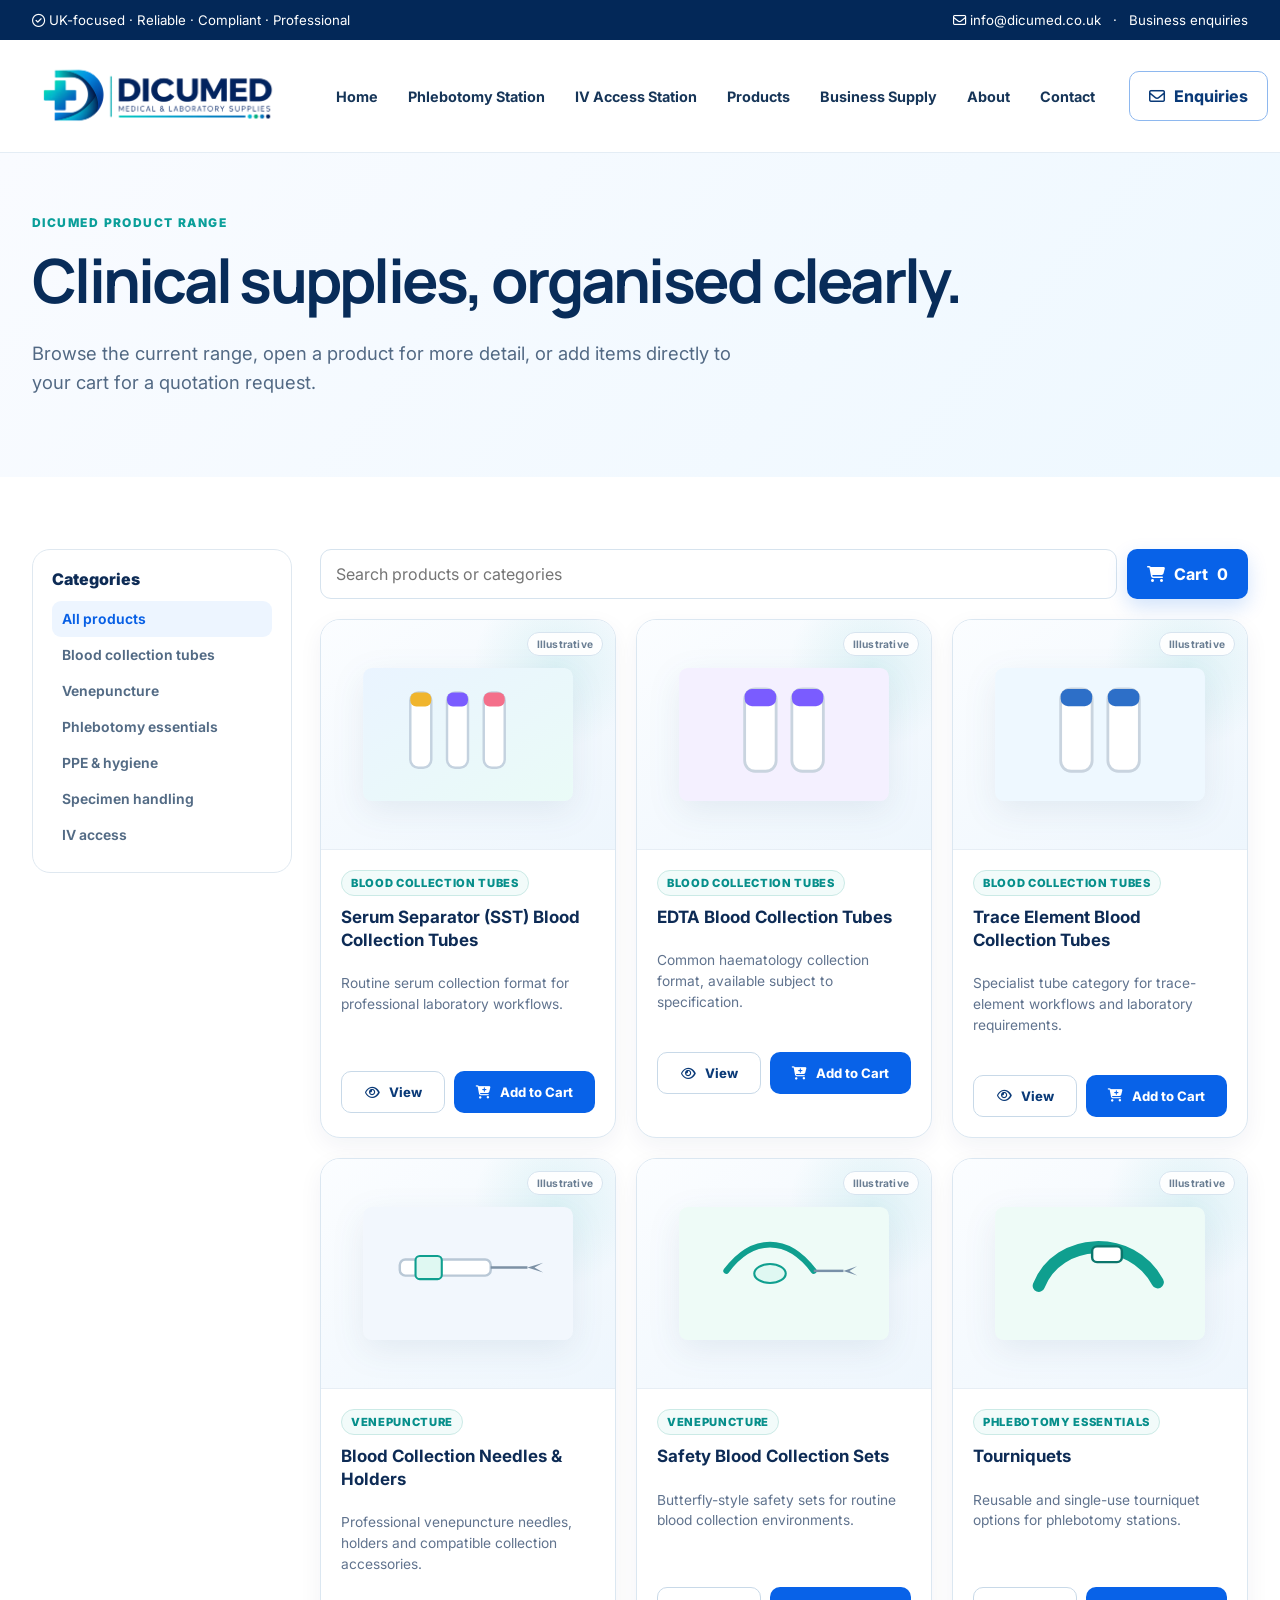
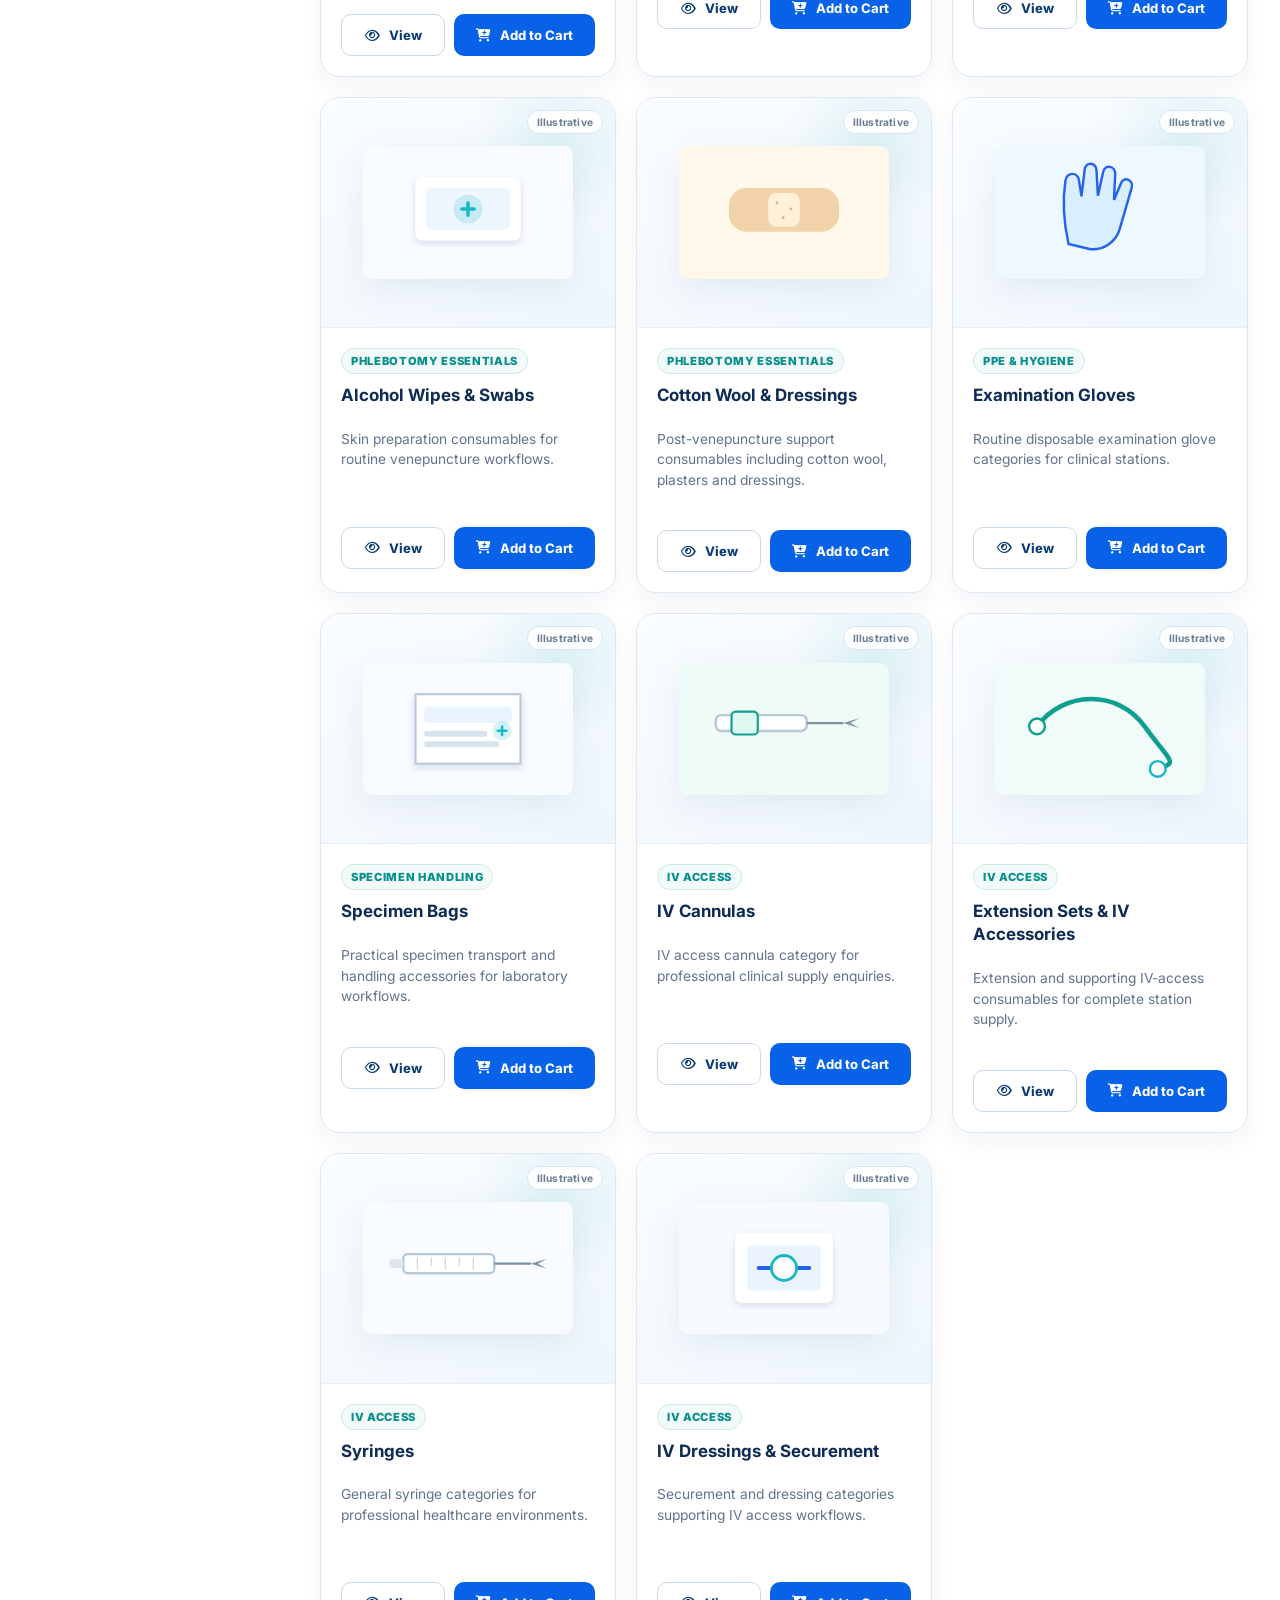
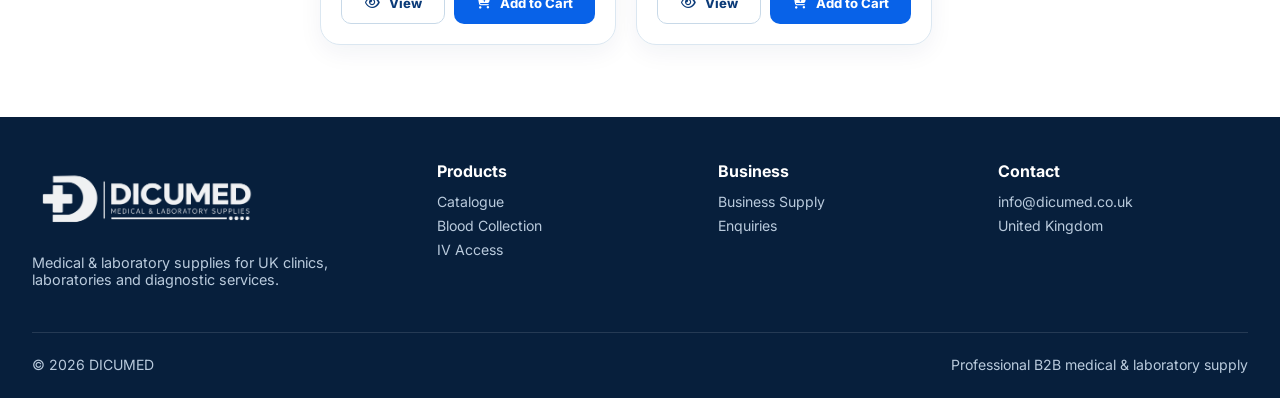
==== commit 8a94735c: "Add files via upload" ====
--- a/catalogue.html
+++ b/catalogue.html
@@ -1 +1,17 @@
-<!doctype html><html lang="en"><head><meta charset="utf-8"><meta name="viewport" content="width=device-width,initial-scale=1"><title>DICUMED Catalogue | Medical & Laboratory Supplies</title><link href="https://fonts.googleapis.com/css2?family=Inter:wght@400;500;600;700;800&family=Manrope:wght@600;700;800&display=swap" rel="stylesheet"><link rel="stylesheet" href="https://cdnjs.cloudflare.com/ajax/libs/font-awesome/6.6.0/css/all.min.css"><link rel="stylesheet" href="assets/style.css"><script src="assets/products.js"></script><script defer src="assets/app.js"></script><script defer src="assets/catalogue.js"></script></head><body><div class="topbar"><div class="wrap"><span><strong>DICUMED</strong> · Professional medical & laboratory supply</span><span><a href="mailto:info@dicumed.co.uk">info@dicumed.co.uk</a></span></div></div><header class="header"><div class="wrap nav"><a class="brand" href="index.html"><img class="brandLogo" src="logo.png" alt="DICUMED Medical & Laboratory Supplies logo"></a><nav class="navlinks"><a href="index.html#stations">Stations</a><a href="catalogue.html">Products</a><a href="index.html#business">Business Supply</a><a href="index.html#contact">Contact</a></nav><div class="navActions"><a class="btn primary" href="checkout.html">Quote <span class="cartCount">0</span></a></div></div></header><main><section class="catalogueHero"><div class="wrap"><div class="kicker">DICUMED product range</div><h1>Professional supply, organised by workflow.</h1><p class="heroLead">Use this catalogue to build a quotation list. Product imagery shown here is illustrative rather than manufacturer photography.</p></div></section><section class="section"><div class="wrap catalogueGrid"><aside class="filters"><div class="filterTitle">Categories</div><button class="filterBtn active" onclick="setCategory('All',this)">All products</button><button class="filterBtn" onclick="setCategory('Blood Collection Tubes',this)">Blood collection tubes</button><button class="filterBtn" onclick="setCategory('Venepuncture',this)">Venepuncture</button><button class="filterBtn" onclick="setCategory('Phlebotomy Essentials',this)">Phlebotomy essentials</button><button class="filterBtn" onclick="setCategory('PPE & Hygiene',this)">PPE & hygiene</button><button class="filterBtn" onclick="setCategory('Specimen Handling',this)">Specimen handling</button><button class="filterBtn" onclick="setCategory('IV Access',this)">IV access</button></aside><div><div class="searchBar"><input id="search" oninput="renderProducts(document.querySelector('.filterBtn.active').textContent==='All products'?'All':document.querySelector('.filterBtn.active').textContent)" placeholder="Search products or categories"><a class="btn outline" href="checkout.html">Quote basket <span class="cartCount">0</span></a></div><div id="productGrid" class="productGrid"></div></div></div></section></main><footer class="footer"><div class="wrap"><div class="footerBottom" style="border-top:0;margin-top:0"><span>© 2026 DICUMED</span><span><a href="mailto:info@dicumed.co.uk">info@dicumed.co.uk</a></span></div></div></footer></body></html>
+<!doctype html><html lang="en"><head><meta charset="utf-8"><meta name="viewport" content="width=device-width,initial-scale=1"><link rel="preconnect" href="https://fonts.googleapis.com"><link rel="preconnect" href="https://fonts.gstatic.com" crossorigin><link href="https://fonts.googleapis.com/css2?family=Inter:wght@400;500;600;700;800&family=Manrope:wght@600;700;800&display=swap" rel="stylesheet"><link rel="stylesheet" href="https://cdnjs.cloudflare.com/ajax/libs/font-awesome/6.6.0/css/all.min.css"><link rel="stylesheet" href="assets/style.css"><script src="assets/products.js"></script><script defer src="assets/app.js"></script><script defer src="assets/catalogue.js"></script><title>DICUMED Products | Medical & Laboratory Supplies</title></head><body><div class="topbar"><div class="wrap"><span><i class="fa-regular fa-circle-check"></i> UK-focused · Reliable · Compliant · Professional</span><span><a href="mailto:info@dicumed.co.uk"><i class="fa-regular fa-envelope"></i> info@dicumed.co.uk</a> &nbsp; · &nbsp; Business enquiries</span></div></div>
+<header class="header"><div class="wrap nav">
+<a class="brand" href="index.html"><img class="brandLogo" src="logo.png" alt="DICUMED Medical & Laboratory Supplies"></a>
+<nav class="navlinks"><a href="index.html">Home</a><a href="category.html?cat=phlebotomy-essentials">Phlebotomy Station</a><a href="category.html?cat=iv-access">IV Access Station</a><a href="catalogue.html">Products</a><a href="index.html#business">Business Supply</a><a href="index.html#about">About</a><a href="index.html#contact">Contact</a></nav>
+<div class="navActions"><a class="btn outline" href="mailto:info@dicumed.co.uk?subject=DICUMED%20Enquiry"><i class="fa-regular fa-envelope"></i> Enquiries</a><a class="btn outline quoteTop" href="mailto:info@dicumed.co.uk?subject=DICUMED%20Quotation%20Request"><i class="fa-regular fa-file-lines"></i> Request a Quote</a><a class="btn primary cartTop" href="checkout.html"><i class="fa-solid fa-cart-shopping"></i> Cart <span class="cartCount">0</span></a><button class="btn outline menuBtn" onclick="mobileMenu()"><i class="fa-solid fa-bars"></i></button></div>
+</div><div id="mobileNav" class="mobileNav wrap"><a href="index.html">Home</a><a href="category.html?cat=phlebotomy-essentials">Phlebotomy Station</a><a href="category.html?cat=iv-access">IV Access Station</a><a href="catalogue.html">Products</a><a href="index.html#business">Business Supply</a><a href="index.html#contact">Contact</a></div></header><main>
+<section class="catalogueHero"><div class="wrap"><div class="kicker">DICUMED product range</div><h1>Clinical supplies, organised clearly.</h1><p class="heroLead">Browse the current range, open a product for more detail, or add items directly to your cart for a quotation request.</p></div></section>
+<section class="section"><div class="wrap catalogueGrid"><aside class="filters"><div class="filterTitle">Categories</div>
+<button class="filterBtn active" onclick="setCategory('All',this)">All products</button>
+<button class="filterBtn" onclick="setCategory('Blood Collection Tubes',this)">Blood collection tubes</button>
+<button class="filterBtn" onclick="setCategory('Venepuncture',this)">Venepuncture</button>
+<button class="filterBtn" onclick="setCategory('Phlebotomy Essentials',this)">Phlebotomy essentials</button>
+<button class="filterBtn" onclick="setCategory('PPE & Hygiene',this)">PPE & hygiene</button>
+<button class="filterBtn" onclick="setCategory('Specimen Handling',this)">Specimen handling</button>
+<button class="filterBtn" onclick="setCategory('IV Access',this)">IV access</button></aside>
+<div><div class="searchBar"><input id="search" oninput="renderProducts(activeCategory)" placeholder="Search products or categories"><a class="btn primary" href="checkout.html"><i class="fa-solid fa-cart-shopping"></i> Cart <span class="cartCount">0</span></a></div><div id="productGrid" class="productGrid"></div></div>
+</div></section></main><footer class="footer"><div class="wrap footerGrid"><div><img class="footerLogo" src="logo.png" alt="DICUMED"><p>Medical & laboratory supplies for UK clinics, laboratories and diagnostic services.</p></div><div><h4>Products</h4><a href="catalogue.html">Catalogue</a><a href="category.html?cat=blood-collection">Blood Collection</a><a href="category.html?cat=iv-access">IV Access</a></div><div><h4>Business</h4><a href="index.html#business">Business Supply</a><a href="mailto:info@dicumed.co.uk">Enquiries</a></div><div><h4>Contact</h4><a href="mailto:info@dicumed.co.uk">info@dicumed.co.uk</a><span>United Kingdom</span></div></div><div class="wrap footerBottom"><span>© 2026 DICUMED</span><span>Professional B2B medical & laboratory supply</span></div></footer></body></html>
--- a/assets/style.css
+++ b/assets/style.css
@@ -1,13 +1,144 @@
-:root{
-  --navy:#0b2747;--navy2:#11385e;--blue:#2563eb;--cyan:#17b7c5;--teal:#0f9f8f;--mint:#dff8f2;
-  --sky:#eaf4ff;--ice:#f6faff;--ink:#122033;--muted:#607086;--line:#dce6f0;--white:#fff;
-  --amber:#ffb648;--rose:#f46f8a;--violet:#7a5cff;--green:#39b77a;--shadow:0 18px 50px rgba(26,56,91,.13);
-  --radius:24px;--radius-sm:16px;--max:1180px;
+
+:root{--navy:#062957;--navy2:#0a356d;--blue:#075fe5;--teal:#09a7a7;--sky:#eef7ff;--mint:#effcfb;--text:#0d2b55;--muted:#60738e;--line:#dbe8f4;--soft:#f7fbff;--white:#fff;--shadow:0 18px 45px rgba(8,43,87,.10);--max:1450px}
+*{box-sizing:border-box}html{scroll-behavior:smooth}body{margin:0;font-family:Inter,Arial,sans-serif;color:var(--text);background:#fff}a{color:inherit;text-decoration:none}img{display:block;max-width:100%}.wrap{width:min(calc(100% - 64px),var(--max));margin:auto}
+.topbar{background:#032858;color:#fff;font-size:.83rem}.topbar .wrap{height:40px;display:flex;align-items:center;justify-content:space-between}.topbar a{color:#fff}
+.header{background:#fff;border-bottom:1px solid #e4edf5;position:sticky;top:0;z-index:50}.nav{height:112px;display:flex;align-items:center;gap:34px}.brand{display:flex;align-items:center;min-width:270px}.brandLogo{width:270px;height:auto;max-height:84px;object-fit:contain;object-position:left center}
+.navlinks{display:flex;gap:30px;align-items:center;margin-left:auto;font-size:.9rem;font-weight:700;color:#163558;white-space:nowrap}.navlinks a:hover{color:var(--blue)}.navActions{display:flex;gap:12px;align-items:center}.btn{border:1px solid transparent;border-radius:10px;padding:14px 19px;font:inherit;font-weight:750;display:inline-flex;align-items:center;justify-content:center;gap:9px;cursor:pointer;background:#fff;transition:.2s}.btn:hover{transform:translateY(-1px)}.btn.primary{background:#0862e8;color:#fff;box-shadow:0 8px 20px rgba(8,98,232,.18)}.btn.outline{border-color:#8eb8ef;color:#0a3a78;background:#fff}.btn.small{padding:10px 12px;font-size:.82rem}.btn.large{padding:16px 22px}.menuBtn{display:none}.mobileNav{display:none}
+.heroNew{background:linear-gradient(90deg,#f8fbff 0%,#f5fbff 48%,#fff 48%);border-bottom:1px solid #dce8f3}.heroNewGrid{display:grid;grid-template-columns:.95fr 1.25fr;align-items:stretch;min-height:475px}.heroCopy{padding:55px 28px 42px 0;display:flex;flex-direction:column;justify-content:center}.eyebrow{width:max-content;max-width:100%;background:#fff;border:1px solid #d8e6f2;border-radius:999px;padding:9px 14px;font-size:.82rem;font-weight:750;box-shadow:0 5px 16px rgba(10,52,105,.07)}.eyebrow i{color:#0ba89d}.heroCopy h1{font-family:Manrope,Inter,sans-serif;font-size:clamp(3.2rem,5.2vw,5.35rem);line-height:.98;letter-spacing:-.055em;margin:28px 0 22px;color:#082b59;max-width:700px}.accent{background:linear-gradient(90deg,#1269ea,#13b7b4);-webkit-background-clip:text;background-clip:text;color:transparent}.heroLead{font-size:1.15rem;line-height:1.55;color:#526984;max-width:720px}.heroBtns{display:flex;gap:12px;margin-top:22px}.heroCta{font-size:1rem;padding:15px 24px}.miniBenefits{display:grid;grid-template-columns:repeat(4,1fr);gap:14px;margin-top:34px}.miniBenefits>div{display:flex;gap:10px;align-items:center}.miniBenefits i{font-size:1.45rem;color:#075fe5}.miniBenefits b{font-size:.78rem;display:block;color:#163558}.miniBenefits small{font-size:.72rem;color:#617590}.heroPhoto{overflow:hidden;min-height:475px;position:relative}.heroPhoto:before{content:"";position:absolute;left:-64px;top:-40px;bottom:-40px;width:130px;background:#f7fbff;border-radius:0 100% 100% 0 / 0 50% 50% 0;z-index:2}.heroPhoto img{width:100%;height:100%;object-fit:cover;object-position:center}
+.homeCards{padding:30px 0 34px}.homeCardGrid{display:grid;grid-template-columns:repeat(4,1fr);gap:20px}.homeCard{height:205px;border:1px solid #d7e5f2;border-radius:12px;overflow:hidden;display:grid;grid-template-columns:1.08fr .92fr;background:linear-gradient(110deg,#f7fbff,#eef6ff);box-shadow:0 3px 10px rgba(11,49,93,.03)}.homeCardText{padding:24px 10px 20px 22px;display:flex;flex-direction:column;position:relative;z-index:2}.homeCard h2{font-family:Manrope;font-size:1.55rem;line-height:1.05;color:#0861e4;margin:0 0 14px}.homeCard.tealCard h2{color:#0a9aa3}.homeCard.purpleCard h2{color:#7453cf}.homeCard p{font-size:.85rem;line-height:1.5;margin:0;color:#253d5f}.homeCard span{margin-top:auto;font-weight:750;font-size:.82rem;color:#075fe5}.homeCard img{width:100%;height:100%;object-fit:cover}.benefitStrip{padding:0 0 30px}.benefitStrip .wrap{border:1px solid #e0eaf4;border-radius:14px;background:#fbfdff;padding:22px 20px;display:grid;grid-template-columns:repeat(7,1fr);gap:0}.benefitStrip .wrap>div{display:flex;align-items:center;gap:14px;padding:4px 22px;border-right:1px solid #dfe8f1}.benefitStrip .wrap>div:last-child{border-right:0}.benefitStrip i{font-size:2.1rem;color:#075fe5}.benefitStrip b{font-size:.80rem;line-height:1.42;color:#18385e}.benefitStrip b span{font-weight:500;color:#60738e}
+.section{padding:72px 0}.soft{background:#f8fbff}.tint{background:#f1f8ff}.sectionHead{display:flex;align-items:end;justify-content:space-between;gap:30px;margin-bottom:28px}.kicker{text-transform:uppercase;letter-spacing:.12em;font-weight:850;font-size:.75rem;color:#0b9f9a}.section h2,.sectionHead h2{font-family:Manrope;font-size:2.35rem;letter-spacing:-.035em;margin:4px 0;color:#092c59}.sectionHead p{max-width:560px;color:var(--muted)}.categoryGrid{display:grid;grid-template-columns:repeat(4,1fr);gap:20px}.catCard{background:#fff;border:1px solid #dfe9f2;border-radius:18px;overflow:hidden;box-shadow:0 6px 18px rgba(7,46,92,.04)}.catVisual{height:210px;background:#f2f7fc;display:grid;place-items:center}.catVisual img{height:100%;width:100%;object-fit:contain;padding:18px}.catVisual.photo img{object-fit:cover;padding:0}.catBody{padding:19px}.catBody h3{font-size:1.08rem;margin:0 0 8px}.catBody p{font-size:.88rem;line-height:1.5;color:var(--muted);min-height:54px}.link{font-size:.84rem;font-weight:750;color:var(--blue)}.illustrativeNote{font-size:.77rem;color:#718399;margin-top:18px}
+.band{background:linear-gradient(115deg,#052a5a,#0b4b83);border-radius:24px;padding:38px;color:#fff;display:grid;grid-template-columns:1.45fr .7fr;gap:28px;align-items:center}.band h2{color:#fff;font-size:2.35rem}.band p{color:#dce9f7;max-width:760px}.band .kicker{color:#71e0d5}.bandActions{display:flex;justify-content:flex-end;gap:10px;flex-wrap:wrap}.btn.light{border-color:rgba(255,255,255,.45);color:#fff;background:rgba(255,255,255,.06)}
+.contactGrid{display:grid;grid-template-columns:.9fr 1.1fr;gap:26px}.contactPanel{background:linear-gradient(145deg,#062957,#0d467d);border-radius:24px;padding:34px;color:#fff}.contactPanel h2{font-size:2.3rem;color:#fff}.contactPanel p{color:#dbe8f7}.contactPanel .kicker{color:#75e3d9}.contactPoints{display:grid;gap:12px;margin-top:24px}.contactPoints div{display:flex;gap:12px;align-items:center}.contactPoints i{width:36px;height:36px;border-radius:10px;background:rgba(255,255,255,.1);display:grid;place-items:center}.enquiryBox{border:1px solid #dfe8f0;border-radius:24px;padding:30px;background:#fff}.enquiryChoices{display:grid;grid-template-columns:1fr 1fr;gap:12px;margin-top:20px}.choice{border:1px solid #dbe5ee;border-radius:14px;padding:18px;background:#fafdff}.choice strong{display:block}.choice span{font-size:.84rem;color:var(--muted)}
+.footer{background:#071f3c;color:#b9cadc;padding:44px 0 18px}.footerGrid{display:grid;grid-template-columns:1.5fr 1fr 1fr 1fr;gap:30px}.footerLogo{width:230px;filter:brightness(0) invert(1);opacity:.95;margin-bottom:16px}.footer p{max-width:360px;font-size:.9rem}.footer h4{color:#fff;margin:0 0 12px}.footer a,.footer span{display:block;margin:7px 0;font-size:.88rem}.footerBottom{border-top:1px solid rgba(255,255,255,.12);margin-top:30px;padding-top:16px;display:flex;justify-content:space-between;font-size:.8rem}
+.catalogueHero{padding:62px 0;background:linear-gradient(130deg,#f9fbff,#eef8ff)}.catalogueHero h1,.categoryHero h1{font-family:Manrope;font-size:3.8rem;letter-spacing:-.045em;margin:8px 0 15px;color:#082c59}.catalogueGrid{display:grid;grid-template-columns:260px 1fr;gap:28px}.filters{position:sticky;top:130px;height:max-content;border:1px solid #dfe8f0;border-radius:18px;padding:19px;background:#fff}.filterTitle{font-weight:850;margin-bottom:12px}.filterBtn{display:block;width:100%;text-align:left;padding:10px;border:0;border-radius:9px;background:transparent;color:#536b85;font:inherit;font-size:.87rem;font-weight:650;cursor:pointer}.filterBtn.active,.filterBtn:hover{background:#edf5ff;color:#075fe5}
+.searchBar{display:flex;gap:10px;margin-bottom:20px}.searchBar input{flex:1;border:1px solid #d6e3ee;border-radius:11px;padding:13px 15px;font:inherit}.productGrid{display:grid;grid-template-columns:repeat(3,1fr);gap:20px}.productCard{border:1px solid #dfe8f0;border-radius:18px;background:#fff;overflow:hidden;box-shadow:0 6px 18px rgba(7,46,92,.04);display:flex;flex-direction:column}.productImage{height:220px;background:linear-gradient(145deg,#f9fcff,#eef6fc);display:grid;place-items:center;padding:28px;overflow:hidden}.productImage img{height:100%;width:100%;object-fit:contain;transition:.25s}.productCard:hover .productImage img{transform:scale(1.045)}.productBody{padding:19px;display:flex;flex-direction:column;flex:1}.tag{font-size:.7rem;text-transform:uppercase;letter-spacing:.09em;font-weight:850;color:#0a9e99}.productBody h3{font-size:1.03rem;line-height:1.35;margin:7px 0}.productBody p{font-size:.86rem;line-height:1.5;color:var(--muted);min-height:52px}.productActions{display:grid;grid-template-columns:1fr 1fr;gap:8px;margin-top:auto;padding-top:12px}
+.categoryHero{background:#f7fbff;padding:52px 0}.categoryHeroGrid{display:grid;grid-template-columns:1fr 420px;gap:35px;align-items:center}.categoryPhoto{height:240px;border-radius:20px;overflow:hidden;box-shadow:var(--shadow)}.categoryPhoto img{width:100%;height:100%;object-fit:cover}
+.productPage{background:#f8fbff;min-height:650px}.productDetail{display:grid;grid-template-columns:1fr 1.05fr;gap:50px;background:#fff;border:1px solid #dfe8f0;border-radius:26px;padding:38px;box-shadow:var(--shadow);align-items:center}.detailImage{height:460px;background:linear-gradient(145deg,#fbfdff,#edf6fd);border-radius:18px;display:grid;place-items:center;padding:55px;position:relative}.detailImage img{width:100%;height:100%;object-fit:contain}.detailImage span{position:absolute;bottom:13px;left:13px;background:#fff;border:1px solid #dce8f2;border-radius:999px;padding:6px 10px;font-size:.7rem;color:#6b7e92}.detailCopy h1{font-family:Manrope;font-size:3rem;line-height:1.05;letter-spacing:-.04em;margin:10px 0 18px}.infoBox{display:flex;gap:12px;background:#f2f8fd;border:1px solid #dce8f3;border-radius:14px;padding:15px;margin:22px 0}.infoBox i{color:#0a63e7}.infoBox p{font-size:.84rem;color:#5d7289;margin:0}.detailActions{display:flex;gap:10px;flex-wrap:wrap}
+.quoteHero{padding:65px 0;background:#f7fbff;min-height:640px}.quoteCard{max-width:820px;margin:auto;background:#fff;border:1px solid #dfe8f0;border-radius:28px;padding:36px;box-shadow:var(--shadow)}.quoteCard h1{font-family:Manrope;font-size:3rem;margin:7px 0}.cartList{display:grid;gap:8px;margin:22px 0}.cartRow{display:flex;justify-content:space-between;align-items:center;gap:20px;padding:16px;border:1px solid #e2eaf2;border-radius:13px}.cartRow small{color:var(--muted)}.qty{display:flex;align-items:center;gap:12px}.qty button{width:32px;height:32px;border-radius:8px;border:1px solid #cad9e8;background:#fff;font-size:1rem;cursor:pointer}.checkoutActions{display:flex;gap:10px;flex-wrap:wrap;margin-top:24px}.empty{text-align:center;padding:42px;border:1px dashed #cbd8e4;border-radius:18px;color:#647991}.empty i{font-size:2rem;color:#0a63e7}.empty h3{margin:10px 0 6px}.notice{font-size:.82rem;color:#718398}
+@media(max-width:1180px){.navlinks{gap:17px;font-size:.8rem}.brand{min-width:210px}.brandLogo{width:210px}.quoteTop{display:none}.heroNewGrid{grid-template-columns:1fr 1fr}.miniBenefits{grid-template-columns:1fr 1fr}.homeCardGrid{grid-template-columns:1fr 1fr}.benefitStrip .wrap{border:1px solid #e0eaf4;border-radius:14px;background:#fbfdff;padding:22px 20px;display:grid;grid-template-columns:repeat(7,1fr);gap:0}.benefitStrip .wrap>div:nth-child(3){border-right:0}.productGrid{grid-template-columns:repeat(2,1fr)}}
+@media(max-width:900px){.navlinks{display:none}.menuBtn{display:inline-flex}.nav{height:90px}.heroNewGrid,.categoryHeroGrid,.productDetail,.catalogueGrid,.contactGrid,.band{grid-template-columns:1fr}.heroPhoto{min-height:390px}.heroPhoto:before{display:none}.heroCopy{padding-right:0}.categoryGrid{grid-template-columns:1fr 1fr}.filters{position:static}.bandActions{justify-content:flex-start}.productDetail{gap:25px}.detailImage{height:380px}.mobileNav.open{display:flex;flex-direction:column;gap:12px;padding:0 0 20px}.mobileNav a{padding:6px 0}}
+@media(max-width:640px){.wrap{width:min(calc(100% - 28px),var(--max))}.topbar .wrap{height:34px}.topbar .wrap span:first-child{font-size:.72rem}.topbar .wrap span:last-child{display:none}.nav{height:74px}.brand{min-width:150px}.brandLogo{width:170px}.navActions .outline{display:none}.cartTop{padding:11px 13px}.heroNewGrid{grid-template-columns:1fr}.heroCopy h1{font-size:3rem}.heroCopy{padding:38px 0 30px}.heroPhoto{min-height:320px}.miniBenefits{grid-template-columns:1fr 1fr}.homeCardGrid,.categoryGrid,.productGrid,.enquiryChoices{grid-template-columns:1fr}.homeCard{height:190px}.benefitStrip .wrap{border:1px solid #e0eaf4;border-radius:14px;background:#fbfdff;padding:22px 20px;display:grid;grid-template-columns:repeat(7,1fr);gap:0}.benefitStrip .wrap>div{border-right:0;border-bottom:1px solid #e1e9f2;padding:12px}.benefitStrip .wrap>div:nth-last-child(-n+2){border-bottom:0}.section{padding:54px 0}.sectionHead{display:block}.catalogueHero h1,.categoryHero h1{font-size:2.8rem}.productDetail{padding:20px}.detailImage{height:310px;padding:38px}.detailCopy h1{font-size:2.3rem}.productActions{grid-template-columns:1fr}.footerGrid{grid-template-columns:1fr 1fr}.footerBottom{display:block}}
+
+@media(max-width:1280px){
+  .benefitStrip .wrap{grid-template-columns:repeat(4,1fr);row-gap:14px}
+  .benefitStrip .wrap>div:nth-child(4){border-right:0}
 }
-*{box-sizing:border-box}html{scroll-behavior:smooth}body{margin:0;font-family:Inter,ui-sans-serif,system-ui,-apple-system,Segoe UI,Roboto,Arial,sans-serif;color:var(--ink);background:#fff;line-height:1.55}a{color:inherit;text-decoration:none}img{max-width:100%;display:block}.wrap{width:min(var(--max),calc(100% - 40px));margin:auto}.topbar{background:var(--navy);color:#e8f2ff;font-size:.88rem}.topbar .wrap{display:flex;justify-content:space-between;gap:20px;padding:9px 0}.topbar strong{color:#fff}.header{position:sticky;top:0;z-index:50;background:rgba(255,255,255,.94);backdrop-filter:blur(18px);border-bottom:1px solid rgba(220,230,240,.9)}.nav{height:78px;display:flex;align-items:center;gap:26px}.brand{display:flex;align-items:center;gap:11px;min-width:max-content}
-.brandLogo{width:235px;height:auto;max-height:54px;object-fit:contain;object-position:left center}
-.footer .brandLogo{filter:brightness(0) invert(1);opacity:.98}
-@media(max-width:640px){.brandLogo{width:175px;max-height:44px}}
-.brandmark{width:42px;height:42px;border-radius:13px;background:linear-gradient(145deg,var(--blue),var(--cyan));display:grid;place-items:center;color:#fff;font-weight:900;box-shadow:0 8px 20px rgba(37,99,235,.24)}.brandtext strong{display:block;font-size:1.18rem;letter-spacing:.08em;color:var(--navy)}.brandtext span{display:block;font-size:.72rem;color:var(--muted);margin-top:-2px}.navlinks{display:flex;align-items:center;gap:20px;margin-left:auto}.navlinks a{font-weight:650;color:#32465d;font-size:.94rem}.navlinks a:hover{color:var(--blue)}.navActions{display:flex;gap:10px}.btn{display:inline-flex;align-items:center;justify-content:center;gap:9px;padding:12px 17px;border-radius:13px;border:1px solid transparent;font-weight:750;transition:.2s ease;cursor:pointer;background:#fff}.btn:hover{transform:translateY(-1px)}.btn.primary{background:linear-gradient(135deg,var(--blue),#1d75df);color:#fff;box-shadow:0 10px 25px rgba(37,99,235,.22)}.btn.teal{background:linear-gradient(135deg,var(--teal),var(--cyan));color:#fff}.btn.outline{border-color:#bfd0e1;color:var(--navy)}.btn.dark{background:var(--navy);color:#fff}.menuBtn{display:none}.hero{position:relative;overflow:hidden;background:linear-gradient(120deg,#f8fbff 0%,#eef8ff 48%,#effcf9 100%);padding:72px 0 58px}.hero:before,.hero:after{content:"";position:absolute;border-radius:50%;filter:blur(1px)}.hero:before{width:360px;height:360px;background:rgba(23,183,197,.12);right:-120px;top:-100px}.hero:after{width:300px;height:300px;background:rgba(122,92,255,.10);left:-120px;bottom:-150px}.heroGrid{position:relative;display:grid;grid-template-columns:1.05fr .95fr;gap:54px;align-items:center}.eyebrow{display:inline-flex;align-items:center;gap:8px;padding:8px 12px;border-radius:999px;background:#fff;border:1px solid #d9e6f1;color:var(--navy);font-weight:700;font-size:.86rem;box-shadow:0 8px 22px rgba(20,61,105,.07)}.eyebrow i{color:var(--teal)}h1,h2,h3,h4{font-family:Manrope,Inter,sans-serif;color:var(--navy);line-height:1.1;margin:0}h1{font-size:clamp(2.7rem,6vw,5.2rem);letter-spacing:-.045em;margin:20px 0 20px}h1 .accent{background:linear-gradient(95deg,var(--blue),var(--cyan),var(--teal));-webkit-background-clip:text;background-clip:text;color:transparent}.heroLead{font-size:1.12rem;color:#4f647c;max-width:650px}.heroBtns{display:flex;flex-wrap:wrap;gap:12px;margin:28px 0}.heroPills{display:flex;flex-wrap:wrap;gap:10px}.heroPills span{padding:8px 11px;background:rgba(255,255,255,.8);border:1px solid #dbe7f2;border-radius:999px;font-size:.85rem;color:#39526b}.heroPills b{color:var(--teal)}.visualWrap{position:relative}.visualCard{background:#fff;border:1px solid #dce7f0;border-radius:30px;padding:14px;box-shadow:var(--shadow);transform:rotate(1deg)}.visualCard img{border-radius:22px}.floatCard{position:absolute;background:#fff;border:1px solid #dce7f0;border-radius:16px;padding:13px 16px;box-shadow:0 16px 34px rgba(20,56,95,.14);font-size:.86rem}.floatCard strong{display:block;color:var(--navy);font-size:1.02rem}.floatCard.one{left:-28px;bottom:34px}.floatCard.two{right:-20px;top:34px}.trustbar{background:#fff;border-top:1px solid #e6edf4;border-bottom:1px solid #e6edf4}.trustbar .wrap{display:grid;grid-template-columns:repeat(5,1fr)}.trustItem{padding:19px 14px;text-align:center;color:#486079;font-weight:700;font-size:.9rem;border-right:1px solid #edf2f7}.trustItem:last-child{border-right:0}.trustItem i{display:block;color:var(--blue);font-size:1.1rem;margin-bottom:4px}.section{padding:82px 0}.section.soft{background:#f7fbff}.section.tint{background:linear-gradient(180deg,#f4fbfa,#fbfefe)}.sectionHead{display:flex;align-items:end;justify-content:space-between;gap:20px;margin-bottom:34px}.kicker{font-size:.78rem;letter-spacing:.16em;text-transform:uppercase;font-weight:850;color:var(--teal);margin-bottom:9px}.sectionHead h2,.sectionTitle{font-size:clamp(2rem,4vw,3.25rem);letter-spacing:-.035em}.sectionHead p{max-width:550px;color:var(--muted)}.stationGrid{display:grid;grid-template-columns:1fr 1fr;gap:24px}.stationCard{position:relative;overflow:hidden;border-radius:28px;padding:30px;background:#fff;border:1px solid #dfe8f0;box-shadow:0 10px 34px rgba(21,54,88,.07)}.stationCard.blue{background:linear-gradient(145deg,#f8fbff,#e9f4ff)}.stationCard.green{background:linear-gradient(145deg,#fbfffe,#e9fbf5)}.stationCard .stationArt{height:220px;display:flex;align-items:center;justify-content:center;margin:-4px -4px 18px}.stationCard .stationArt img{height:100%;width:100%;object-fit:cover;border-radius:20px}.stationCard h3{font-size:2rem;margin-bottom:10px}.stationCard p{color:var(--muted)}.checkList{display:grid;gap:10px;margin:20px 0 24px}.check{display:flex;gap:10px;align-items:flex-start;color:#354d66}.check i{color:var(--teal);margin-top:4px}.categoryGrid{display:grid;grid-template-columns:repeat(4,1fr);gap:18px}.catCard{display:flex;flex-direction:column;min-height:275px;border:1px solid #dfe8f0;border-radius:22px;background:#fff;overflow:hidden;box-shadow:0 10px 26px rgba(23,54,88,.06);transition:.22s ease}.catCard:hover{transform:translateY(-4px);box-shadow:0 18px 36px rgba(23,54,88,.11)}.catVisual{height:145px;background:linear-gradient(135deg,#ecf4ff,#f4fbfa);display:grid;place-items:center;padding:18px}.catVisual img{width:100%;height:100%;object-fit:contain}.catBody{padding:18px}.catBody h3{font-size:1.08rem;margin-bottom:7px}.catBody p{color:var(--muted);font-size:.91rem;margin:0}.catBody .link{display:inline-flex;margin-top:14px;color:var(--blue);font-weight:800;font-size:.9rem}.band{background:linear-gradient(125deg,var(--navy),#173f6d 55%,#0d7d83);color:#fff;border-radius:30px;padding:36px 40px;display:grid;grid-template-columns:1.3fr .7fr;gap:30px;align-items:center}.band h2{color:#fff;font-size:2.25rem}.band p{color:#dce9f7}.bandActions{display:flex;justify-content:flex-end;gap:10px;flex-wrap:wrap}.band .btn.outline{border-color:rgba(255,255,255,.35);color:#fff;background:rgba(255,255,255,.06)}.whyGrid{display:grid;grid-template-columns:repeat(3,1fr);gap:18px}.whyCard{padding:25px;border:1px solid #e0e8f0;border-radius:20px;background:#fff}.whyIcon{width:48px;height:48px;border-radius:15px;display:grid;place-items:center;background:var(--sky);color:var(--blue);font-size:1.2rem;margin-bottom:15px}.whyCard:nth-child(2) .whyIcon{background:var(--mint);color:var(--teal)}.whyCard:nth-child(3) .whyIcon{background:#fff3df;color:#d67a00}.whyCard h3{font-size:1.12rem;margin-bottom:8px}.whyCard p{font-size:.94rem;color:var(--muted)}.contactGrid{display:grid;grid-template-columns:.9fr 1.1fr;gap:26px;align-items:stretch}.contactPanel{background:linear-gradient(145deg,var(--navy),#123d68);border-radius:26px;padding:34px;color:#fff}.contactPanel h2{color:#fff;font-size:2.3rem}.contactPanel p{color:#d8e6f5}.contactPoints{display:grid;gap:12px;margin-top:24px}.contactPoints div{display:flex;gap:12px;align-items:center}.contactPoints i{width:36px;height:36px;border-radius:11px;background:rgba(255,255,255,.1);display:grid;place-items:center}.enquiryBox{border:1px solid #dfe8f0;border-radius:26px;padding:30px;background:#fff}.enquiryBox h3{font-size:1.6rem}.enquiryChoices{display:grid;grid-template-columns:1fr 1fr;gap:12px;margin:20px 0}.choice{border:1px solid #dbe5ee;border-radius:15px;padding:16px;background:#fafdff}.choice strong{display:block;color:var(--navy)}.choice span{font-size:.86rem;color:var(--muted)}.footer{background:#081d35;color:#b9cadc;padding:48px 0 20px}.footerGrid{display:grid;grid-template-columns:1.3fr 1fr 1fr 1fr;gap:30px}.footer h4{color:#fff;font-size:1rem;margin-bottom:12px}.footer a{display:block;margin:7px 0;font-size:.9rem}.footer .brandtext strong{color:#fff}.footerBottom{border-top:1px solid rgba(255,255,255,.1);margin-top:34px;padding-top:18px;display:flex;justify-content:space-between;gap:20px;font-size:.83rem}.notice{font-size:.82rem;color:#718398}.catalogueHero{padding:54px 0;background:linear-gradient(130deg,#f8fbff,#eef8ff)}.catalogueHero h1{font-size:3.4rem}.catalogueGrid{display:grid;grid-template-columns:260px 1fr;gap:28px}.filters{position:sticky;top:104px;height:max-content;border:1px solid #dfe8f0;border-radius:20px;padding:20px;background:#fff}.filterTitle{font-weight:850;color:var(--navy);margin-bottom:13px}.filterBtn{display:block;width:100%;text-align:left;padding:10px 11px;border-radius:11px;border:0;background:transparent;cursor:pointer;color:#49617a;font-weight:650}.filterBtn.active,.filterBtn:hover{background:#eef5ff;color:var(--blue)}.productGrid{display:grid;grid-template-columns:repeat(3,1fr);gap:18px}.productCard{border:1px solid #dfe8f0;border-radius:20px;background:#fff;overflow:hidden}.productImage{height:190px;background:#f5f9fd;display:grid;place-items:center;padding:26px}.productImage img{height:100%;width:100%;object-fit:contain}.productBody{padding:18px}.productBody .tag{font-size:.72rem;text-transform:uppercase;letter-spacing:.08em;font-weight:800;color:var(--teal)}.productBody h3{font-size:1.02rem;margin:7px 0}.productBody p{font-size:.88rem;color:var(--muted);min-height:42px}.productActions{display:flex;gap:8px;margin-top:14px}.productActions .btn{padding:9px 11px;font-size:.84rem}.searchBar{display:flex;gap:10px;margin-bottom:20px}.searchBar input{flex:1;border:1px solid #d8e4ee;border-radius:13px;padding:13px 15px;font:inherit}.quoteHero{padding:60px 0;background:#f7fbff}.quoteCard{max-width:760px;margin:auto;background:#fff;border:1px solid #dfe8f0;border-radius:28px;padding:34px;box-shadow:var(--shadow)}.quoteList{display:grid;gap:10px;margin:20px 0}.quoteRow{display:flex;justify-content:space-between;gap:20px;padding:14px 0;border-bottom:1px solid #edf2f6}.quoteRow small{color:var(--muted)}.empty{padding:30px;border:1px dashed #cbd8e4;border-radius:18px;text-align:center;color:var(--muted)}
-@media(max-width:980px){.navlinks{display:none}.menuBtn{display:inline-flex}.heroGrid,.contactGrid,.band,.catalogueGrid{grid-template-columns:1fr}.visualWrap{max-width:700px}.stationGrid{grid-template-columns:1fr}.categoryGrid{grid-template-columns:repeat(2,1fr)}.whyGrid{grid-template-columns:1fr 1fr}.footerGrid{grid-template-columns:1fr 1fr}.trustbar .wrap{grid-template-columns:repeat(2,1fr)}.filters{position:static}.productGrid{grid-template-columns:repeat(2,1fr)}.bandActions{justify-content:flex-start}}
-@media(max-width:640px){.wrap{width:min(100% - 24px,var(--max))}.topbar .wrap{display:block}.topbar .wrap span:last-child{display:none}.nav{height:68px}.brandtext span{display:none}.navActions .outline{display:none}.hero{padding:46px 0 42px}h1{font-size:2.75rem}.heroGrid{gap:30px}.floatCard{display:none}.section{padding:58px 0}.sectionHead{display:block}.categoryGrid,.whyGrid,.productGrid,.enquiryChoices{grid-template-columns:1fr}.footerGrid{grid-template-columns:1fr}.footerBottom{display:block}.trustbar .wrap{grid-template-columns:1fr 1fr}.trustItem{font-size:.78rem}.band{padding:28px}.stationCard{padding:22px}.catalogueHero h1{font-size:2.6rem}.quoteCard{padding:22px}}
+@media(max-width:760px){
+  .benefitStrip .wrap{grid-template-columns:1fr 1fr}
+  .benefitStrip .wrap>div{border-right:0;border-bottom:1px solid #e1e9f2}
+  .benefitStrip .wrap>div:last-child{grid-column:1/-1;border-bottom:0}
+}
+
+
+/* V7.2 product-card refinement */
+.productCard{
+  position:relative;
+  border:1px solid #dbe7f1;
+  border-radius:20px;
+  overflow:hidden;
+  background:#fff;
+  box-shadow:0 8px 24px rgba(8,43,87,.055);
+  transition:transform .2s ease, box-shadow .2s ease, border-color .2s ease;
+}
+.productCard:hover{
+  transform:translateY(-3px);
+  border-color:#c7dff4;
+  box-shadow:0 16px 34px rgba(8,43,87,.10);
+}
+.productImage{
+  position:relative;
+  height:230px;
+  background:
+    radial-gradient(circle at 80% 20%, rgba(12,170,170,.10), transparent 28%),
+    linear-gradient(145deg,#fbfdff,#eef6fd);
+  border-bottom:1px solid #e7eef5;
+}
+.productImage:after{
+  content:"Illustrative";
+  position:absolute;
+  top:12px;
+  right:12px;
+  background:rgba(255,255,255,.92);
+  border:1px solid #d7e4ef;
+  color:#6a7e93;
+  border-radius:999px;
+  padding:5px 9px;
+  font-size:.64rem;
+  font-weight:700;
+  letter-spacing:.02em;
+}
+.productImage img{
+  max-width:88%;
+  max-height:88%;
+  filter:drop-shadow(0 10px 16px rgba(21,62,106,.08));
+}
+.productBody{padding:20px}
+.productBody .tag{
+  display:inline-flex;
+  width:max-content;
+  border:1px solid #cbeae6;
+  background:#f2fbfa;
+  color:#078f8b;
+  border-radius:999px;
+  padding:5px 9px;
+  letter-spacing:.06em;
+}
+.productBody h3{font-size:1.06rem;margin:10px 0 8px}
+.productBody p{min-height:58px}
+.productActions{
+  grid-template-columns:.85fr 1.15fr;
+  gap:9px;
+  margin-top:14px;
+}
+.productActions .btn.primary{
+  box-shadow:none;
+}
+.productActions .btn.outline{
+  border-color:#c8d9e8;
+}
+.productActions .btn{
+  min-height:42px;
+  padding:10px 11px;
+}
+
+/* Category hero refinement */
+.categoryHero{
+  background:
+    radial-gradient(circle at 88% 15%, rgba(9,167,167,.08), transparent 26%),
+    linear-gradient(135deg,#fbfdff,#eef7ff);
+}
+.categoryPhoto{
+  border:1px solid #d8e5f0;
+  background:#fff;
+}
+.categoryPhoto img{
+  filter:saturate(.92) contrast(.98);
+}
+
+/* Product page refinement */
+.productDetail{
+  overflow:hidden;
+}
+.detailImage{
+  background:
+    radial-gradient(circle at 80% 18%, rgba(10,163,163,.10), transparent 28%),
+    linear-gradient(145deg,#fbfdff,#eef6fd);
+  border:1px solid #e2ebf3;
+}
+.detailCopy .kicker{
+  display:inline-flex;
+  background:#f0faf9;
+  border:1px solid #cbe8e5;
+  border-radius:999px;
+  padding:7px 11px;
+}
+.detailActions .btn.primary{
+  min-width:180px;
+}
+
+/* More accurate approved homepage proportions */
+.heroNewGrid{grid-template-columns:.92fr 1.28fr}
+.heroPhoto img{object-position:center 48%}
+.homeCard{min-height:205px}
+.homeCardText p{max-width:180px}
+.benefitStrip .wrap{box-shadow:0 5px 16px rgba(8,43,87,.03)}
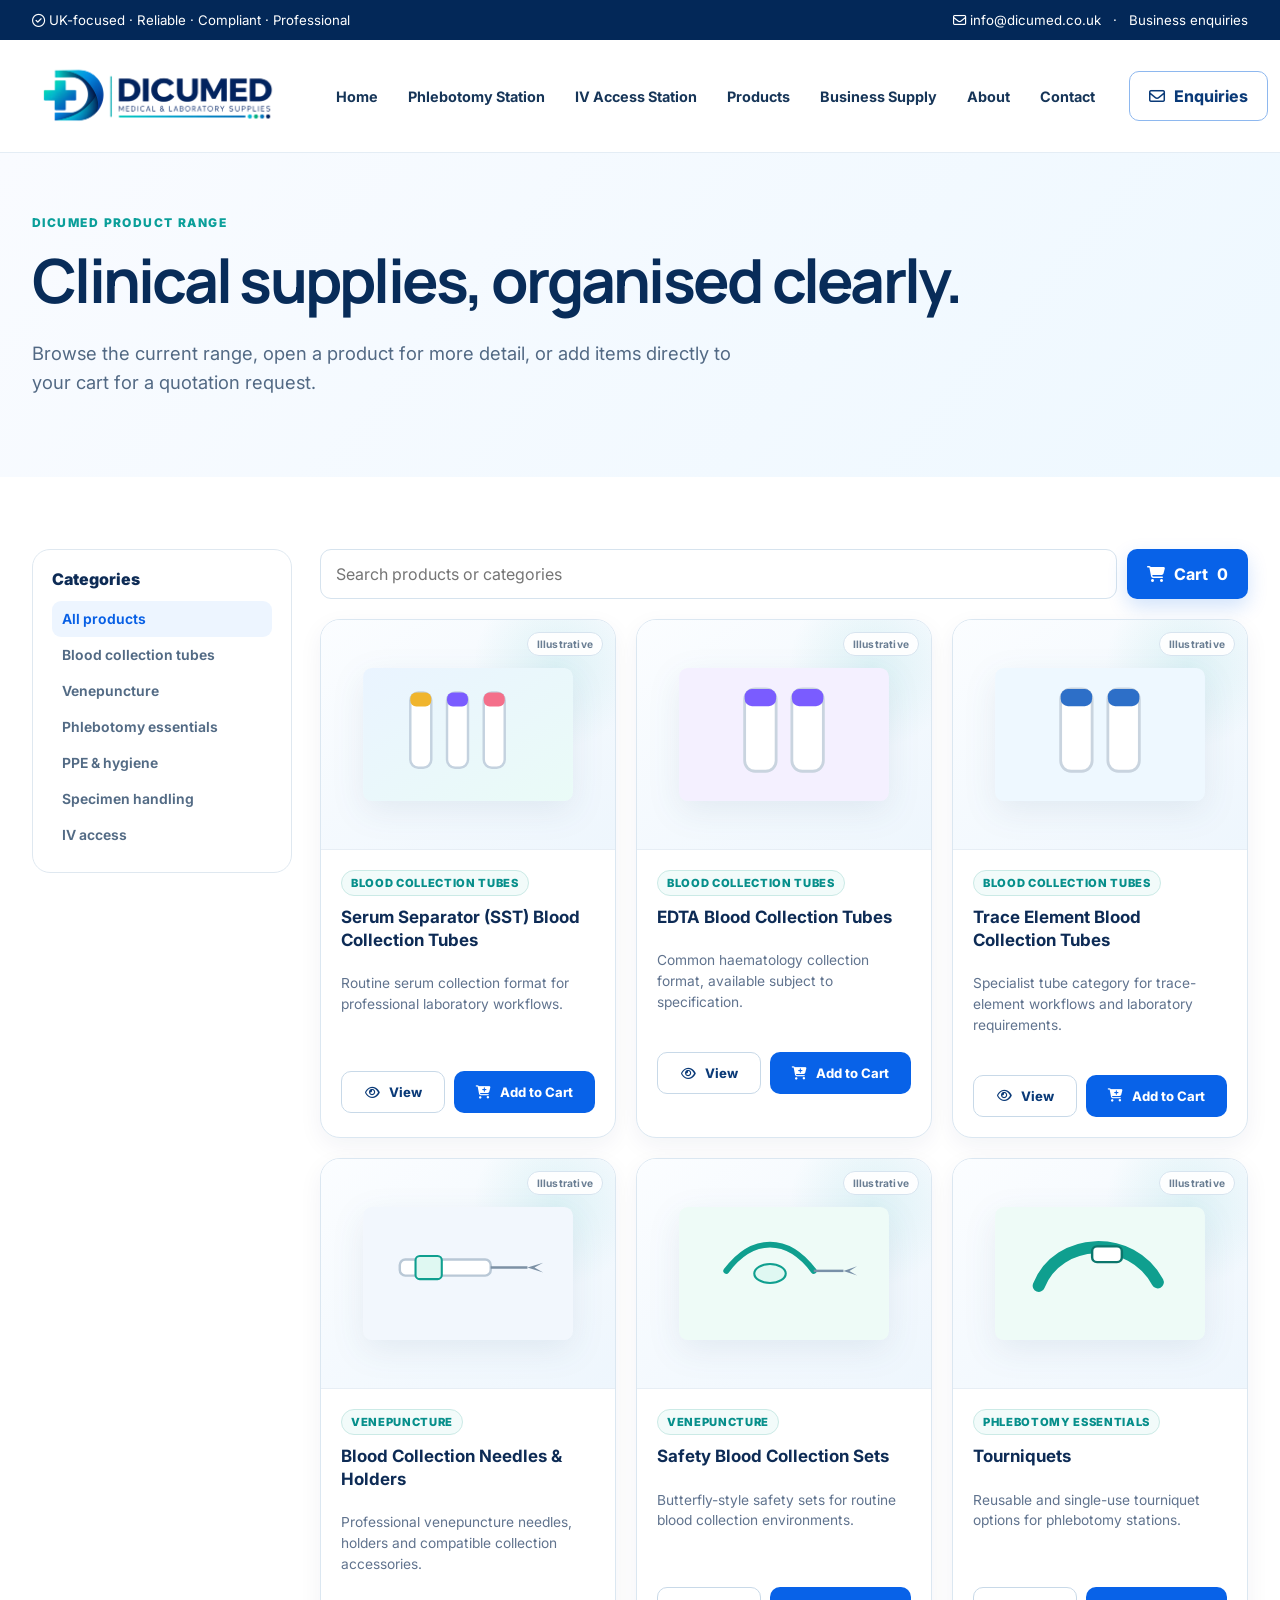
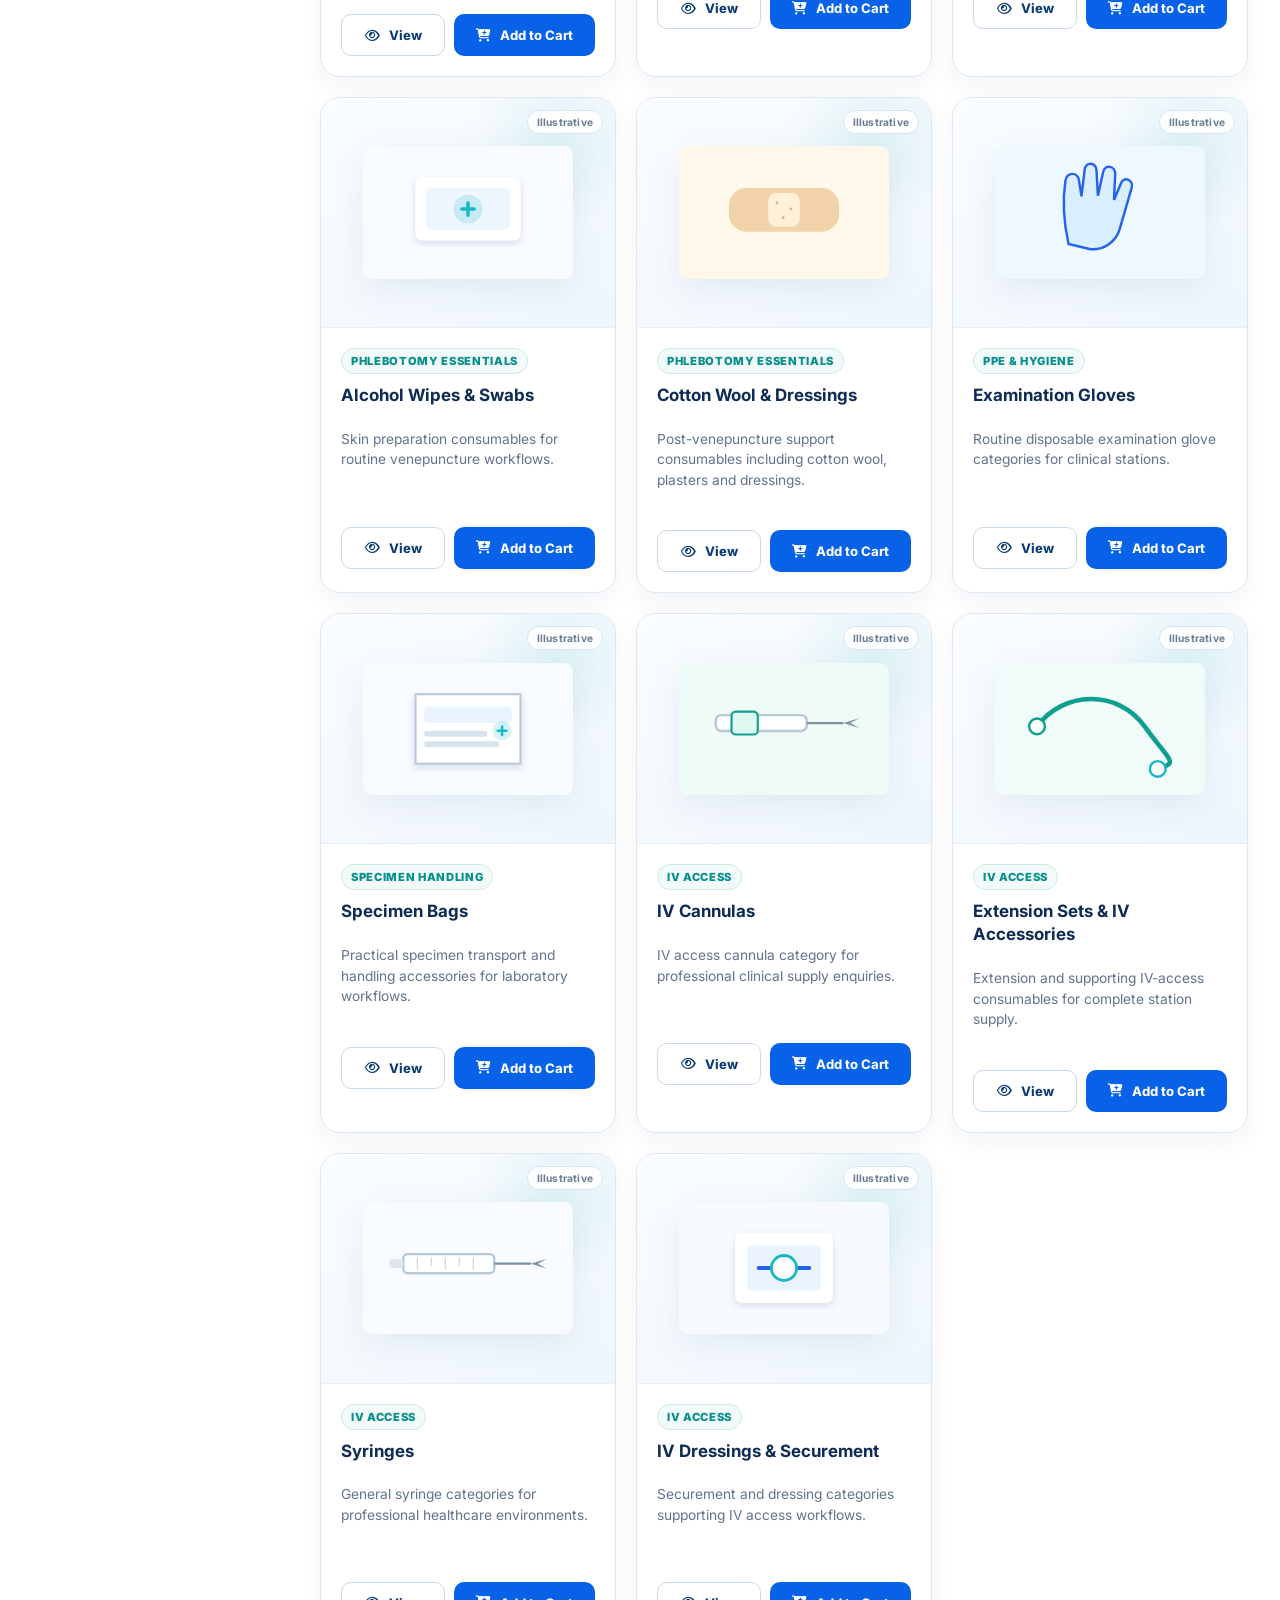
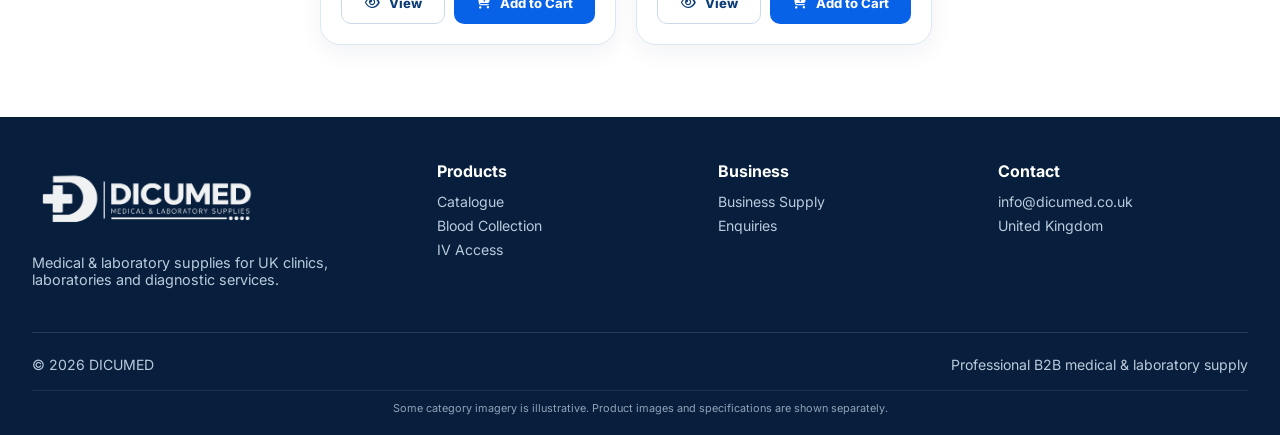
==== commit 50ee9e22: "Add files via upload" ====
--- a/catalogue.html
+++ b/catalogue.html
@@ -14,4 +14,4 @@
 <button class="filterBtn" onclick="setCategory('Specimen Handling',this)">Specimen handling</button>
 <button class="filterBtn" onclick="setCategory('IV Access',this)">IV access</button></aside>
 <div><div class="searchBar"><input id="search" oninput="renderProducts(activeCategory)" placeholder="Search products or categories"><a class="btn primary" href="checkout.html"><i class="fa-solid fa-cart-shopping"></i> Cart <span class="cartCount">0</span></a></div><div id="productGrid" class="productGrid"></div></div>
-</div></section></main><footer class="footer"><div class="wrap footerGrid"><div><img class="footerLogo" src="logo.png" alt="DICUMED"><p>Medical & laboratory supplies for UK clinics, laboratories and diagnostic services.</p></div><div><h4>Products</h4><a href="catalogue.html">Catalogue</a><a href="category.html?cat=blood-collection">Blood Collection</a><a href="category.html?cat=iv-access">IV Access</a></div><div><h4>Business</h4><a href="index.html#business">Business Supply</a><a href="mailto:info@dicumed.co.uk">Enquiries</a></div><div><h4>Contact</h4><a href="mailto:info@dicumed.co.uk">info@dicumed.co.uk</a><span>United Kingdom</span></div></div><div class="wrap footerBottom"><span>© 2026 DICUMED</span><span>Professional B2B medical & laboratory supply</span></div></footer></body></html>+</div></section></main><footer class="footer"><div class="wrap footerGrid"><div><img class="footerLogo" src="logo.png" alt="DICUMED"><p>Medical & laboratory supplies for UK clinics, laboratories and diagnostic services.</p></div><div><h4>Products</h4><a href="catalogue.html">Catalogue</a><a href="category.html?cat=blood-collection">Blood Collection</a><a href="category.html?cat=iv-access">IV Access</a></div><div><h4>Business</h4><a href="index.html#business">Business Supply</a><a href="mailto:info@dicumed.co.uk">Enquiries</a></div><div><h4>Contact</h4><a href="mailto:info@dicumed.co.uk">info@dicumed.co.uk</a><span>United Kingdom</span></div></div><div class="wrap footerBottom"><span>© 2026 DICUMED</span><span>Professional B2B medical & laboratory supply</span></div><div class="wrap footerNote">Some category imagery is illustrative. Product images and specifications are shown separately.</div></footer></body></html>
--- a/assets/style.css
+++ b/assets/style.css
@@ -142,3 +142,13 @@
 .homeCard{min-height:205px}
 .homeCardText p{max-width:180px}
 .benefitStrip .wrap{box-shadow:0 5px 16px rgba(8,43,87,.03)}
+
+.footerNote{
+  margin-top:10px;
+  padding-top:10px;
+  border-top:1px solid rgba(255,255,255,.08);
+  color:#8ea4ba;
+  font-size:.68rem;
+  line-height:1.45;
+  text-align:center;
+}
